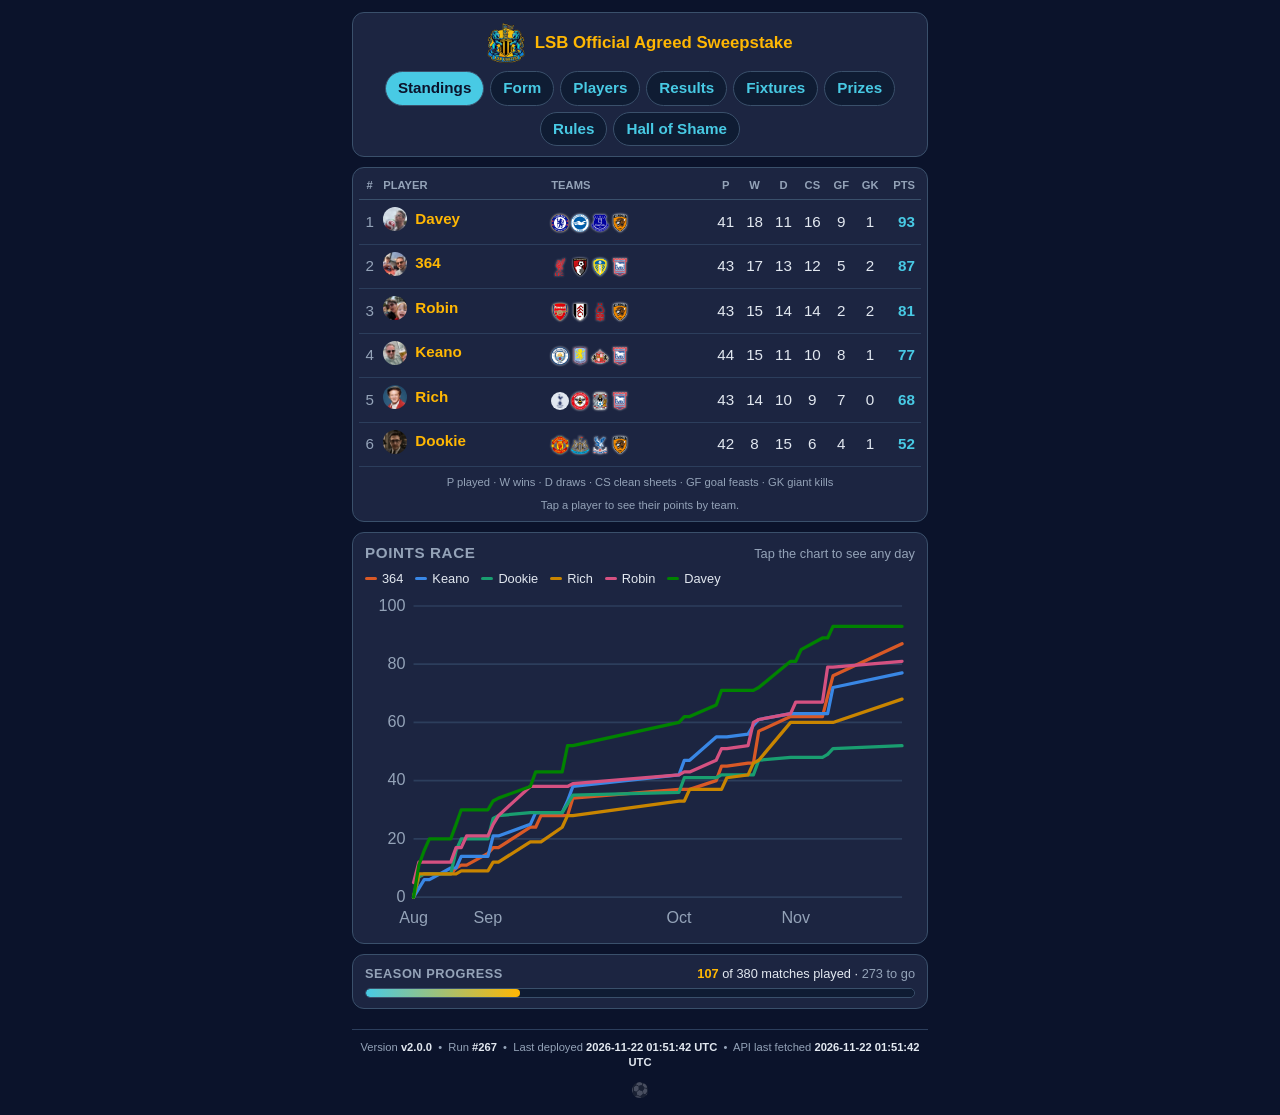
==== index.html @ 00e8e993 "API Fetch Heartbeat: 2026-11-22 01:51:42 UTC [skip ci]" ====
<!DOCTYPE html>
<html lang="en">
<head>
  <meta charset="UTF-8">
  <meta name="viewport" content="width=device-width, initial-scale=1.0">
  <title>Standings · LSB Sweepstake</title>
  <link rel="stylesheet" href="style.css?v=1f42002e">
</head>
<body>
  
  <header class="topbar">
    <div class="topbar-brand">
      <img src="images/crests/LSB_crest.PNG" alt="Sweepstake Logo" class="topbar-logo" id="site-logo">
      <strong>LSB Official Agreed Sweepstake</strong>
    </div>
    <nav class="nav-links">
      <a href="index.html" class="nav-btn active" aria-current="page">Standings</a>
      <a href="form.html" class="nav-btn">Form</a>
      <a href="players.html" class="nav-btn">Players</a>
      <a href="latest_results.html" class="nav-btn">Results</a>
      <a href="upcoming_fixtures.html" class="nav-btn">Fixtures</a>
      <a href="prizes.html" class="nav-btn">Prizes</a>
      <a href="rules.html" class="nav-btn">Rules</a>
      <a href="shame.html" class="nav-btn">Hall of Shame</a>
    </nav>
  </header>
  <script>
    (function () {
      var logo = document.getElementById("site-logo");
      if (!logo) return;
      var original = logo.getAttribute("src");
      var egg = "images/crests/england_tottenham.football-logos.cc.png";
      var taps = 0, timer = null;
      function show(on, animate) {
        logo.src = on ? egg : original;
        logo.alt = on ? "Tottenham Hotspur crest" : "Sweepstake Logo";
        logo.classList.toggle("logo-egg", on);
        if (animate) {
          logo.classList.remove("logo-spin");
          void logo.offsetWidth;
          logo.classList.add("logo-spin");
        }
      }
      var active = false;
      try { active = sessionStorage.getItem("spursLogo") === "1"; } catch (e) {}
      if (active) show(true, false);
      logo.addEventListener("click", function () {
        taps += 1;
        clearTimeout(timer);
        timer = setTimeout(function () { taps = 0; }, 1500);
        if (taps >= 10) {
          taps = 0;
          active = !active;
          show(active, true);
          try { sessionStorage.setItem("spursLogo", active ? "1" : "0"); } catch (e) {}
        }
      });
    })();
  </script>
  <main>
  <h1 class="page-title visually-hidden">🏆 Standings 2026/27</h1>

  <div class="card table-card">
    <table class="data-table">
      <thead>
        <tr>
          <th class="col-rank">#</th>
          <th class="col-player">Player</th>
          <th class="col-teams">Teams</th>
          <th class="col-stat" title="Games played">P</th>
          <th class="col-stat" title="Wins">W</th>
          <th class="col-stat" title="Draws">D</th>
          <th class="col-stat" title="Clean sheets">CS</th>
          <th class="col-stat" title="Goal feasts">GF</th>
          <th class="col-stat" title="Giant kills">GK</th>
          <th class="col-pts">Pts</th>
        </tr>
      </thead>
      <tbody>
      <tr data-player="Player F">
        <td class="col-rank">1</td>
        <td class="col-player"><span class="player-name"><img class="avatar" src="images/player_avatars/Daveylad_avatar.jpg" alt="" loading="lazy">Davey</span></td>
        <td class="col-teams"><img class="crest" src="images/crests/england_chelsea.football-logos.cc.png" alt="Chelsea" title="Chelsea" loading="lazy"><img class="crest" src="images/crests/england_brighton.football-logos.cc.png" alt="Brighton &amp; Hove Albion" title="Brighton &amp; Hove Albion" loading="lazy"><img class="crest" src="images/crests/england_everton.football-logos.cc.png" alt="Everton" title="Everton" loading="lazy"><img class="crest" src="images/crests/england_hull-city.football-logos.cc.png" alt="Hull City" title="Hull City" loading="lazy"></td>
        <td class="col-stat">41</td>
        <td class="col-stat">18</td>
        <td class="col-stat">11</td>
        <td class="col-stat">16</td>
        <td class="col-stat">9</td>
        <td class="col-stat">1</td>
        <td class="col-pts">93</td>
      </tr>
      <tr class="breakdown" hidden>
        <td colspan="10"><div class="breakdown-list">
            <div class="breakdown-row"><img class="crest" src="images/crests/england_brighton.football-logos.cc.png" alt="Brighton &amp; Hove Albion" title="Brighton &amp; Hove Albion" loading="lazy"><span class="team-row-name">Brighton &amp; Hove Albion</span><span class="muted">P10 W7 D1 L2</span><span class="breakdown-pts">34</span></div>
            <div class="breakdown-row"><img class="crest" src="images/crests/england_chelsea.football-logos.cc.png" alt="Chelsea" title="Chelsea" loading="lazy"><span class="team-row-name">Chelsea</span><span class="muted">P11 W5 D1 L5</span><span class="breakdown-pts">21</span></div>
            <div class="breakdown-row"><img class="crest" src="images/crests/england_everton.football-logos.cc.png" alt="Everton" title="Everton" loading="lazy"><span class="team-row-name">Everton</span><span class="muted">P10 W4 D4 L2</span><span class="breakdown-pts">21</span></div>
            <div class="breakdown-row"><img class="crest" src="images/crests/england_hull-city.football-logos.cc.png" alt="Hull City" title="Hull City" loading="lazy"><span class="team-row-name">Hull City</span><span class="muted">P10 W2 D5 L3</span><span class="breakdown-pts">17</span></div>
        </div></td>
      </tr>
      <tr data-player="Player A">
        <td class="col-rank">2</td>
        <td class="col-player"><span class="player-name"><img class="avatar" src="images/player_avatars/364_avatar.jpg" alt="" loading="lazy">364</span></td>
        <td class="col-teams"><img class="crest" src="images/crests/england_liverpool.football-logos.cc.png" alt="Liverpool" title="Liverpool" loading="lazy"><img class="crest" src="images/crests/england_bournemouth.football-logos.cc.png" alt="AFC Bournemouth" title="AFC Bournemouth" loading="lazy"><img class="crest" src="images/crests/england_leeds-united.football-logos.cc.png" alt="Leeds United" title="Leeds United" loading="lazy"><img class="crest" src="images/crests/england_ipswich.football-logos.cc.png" alt="Ipswich Town" title="Ipswich Town" loading="lazy"></td>
        <td class="col-stat">43</td>
        <td class="col-stat">17</td>
        <td class="col-stat">13</td>
        <td class="col-stat">12</td>
        <td class="col-stat">5</td>
        <td class="col-stat">2</td>
        <td class="col-pts">87</td>
      </tr>
      <tr class="breakdown" hidden>
        <td colspan="10"><div class="breakdown-list">
            <div class="breakdown-row"><img class="crest" src="images/crests/england_leeds-united.football-logos.cc.png" alt="Leeds United" title="Leeds United" loading="lazy"><span class="team-row-name">Leeds United</span><span class="muted">P11 W4 D5 L2</span><span class="breakdown-pts">29</span></div>
            <div class="breakdown-row"><img class="crest" src="images/crests/england_liverpool.football-logos.cc.png" alt="Liverpool" title="Liverpool" loading="lazy"><span class="team-row-name">Liverpool</span><span class="muted">P10 W5 D3 L2</span><span class="breakdown-pts">23</span></div>
            <div class="breakdown-row"><img class="crest" src="images/crests/england_bournemouth.football-logos.cc.png" alt="AFC Bournemouth" title="AFC Bournemouth" loading="lazy"><span class="team-row-name">AFC Bournemouth</span><span class="muted">P11 W5 D3 L3</span><span class="breakdown-pts">23</span></div>
            <div class="breakdown-row"><img class="crest" src="images/crests/england_ipswich.football-logos.cc.png" alt="Ipswich Town" title="Ipswich Town" loading="lazy"><span class="team-row-name">Ipswich Town</span><span class="muted">P11 W3 D2 L6</span><span class="breakdown-pts">12</span></div>
        </div></td>
      </tr>
      <tr data-player="Player E">
        <td class="col-rank">3</td>
        <td class="col-player"><span class="player-name"><img class="avatar" src="images/player_avatars/Robin_avatar.jpg" alt="" loading="lazy">Robin</span></td>
        <td class="col-teams"><img class="crest" src="images/crests/england_arsenal.football-logos.cc.png" alt="Arsenal" title="Arsenal" loading="lazy"><img class="crest" src="images/crests/england_fulham.football-logos.cc.png" alt="Fulham" title="Fulham" loading="lazy"><img class="crest" src="images/crests/england_nottingham-forest.football-logos.cc.png" alt="Nottingham Forest" title="Nottingham Forest" loading="lazy"><img class="crest" src="images/crests/england_hull-city.football-logos.cc.png" alt="Hull City" title="Hull City" loading="lazy"></td>
        <td class="col-stat">43</td>
        <td class="col-stat">15</td>
        <td class="col-stat">14</td>
        <td class="col-stat">14</td>
        <td class="col-stat">2</td>
        <td class="col-stat">2</td>
        <td class="col-pts">81</td>
      </tr>
      <tr class="breakdown" hidden>
        <td colspan="10"><div class="breakdown-list">
            <div class="breakdown-row"><img class="crest" src="images/crests/england_arsenal.football-logos.cc.png" alt="Arsenal" title="Arsenal" loading="lazy"><span class="team-row-name">Arsenal</span><span class="muted">P11 W9 D1 L1</span><span class="breakdown-pts">36</span></div>
            <div class="breakdown-row"><img class="crest" src="images/crests/england_hull-city.football-logos.cc.png" alt="Hull City" title="Hull City" loading="lazy"><span class="team-row-name">Hull City</span><span class="muted">P10 W2 D5 L3</span><span class="breakdown-pts">17</span></div>
            <div class="breakdown-row"><img class="crest" src="images/crests/england_fulham.football-logos.cc.png" alt="Fulham" title="Fulham" loading="lazy"><span class="team-row-name">Fulham</span><span class="muted">P11 W2 D5 L4</span><span class="breakdown-pts">14</span></div>
            <div class="breakdown-row"><img class="crest" src="images/crests/england_nottingham-forest.football-logos.cc.png" alt="Nottingham Forest" title="Nottingham Forest" loading="lazy"><span class="team-row-name">Nottingham Forest</span><span class="muted">P11 W2 D3 L6</span><span class="breakdown-pts">14</span></div>
        </div></td>
      </tr>
      <tr data-player="Player B">
        <td class="col-rank">4</td>
        <td class="col-player"><span class="player-name"><img class="avatar" src="images/player_avatars/keano_avatar.jpg" alt="" loading="lazy">Keano</span></td>
        <td class="col-teams"><img class="crest" src="images/crests/england_manchester-city.football-logos.cc.png" alt="Manchester City" title="Manchester City" loading="lazy"><img class="crest" src="images/crests/england_aston-villa.football-logos.cc.png" alt="Aston Villa" title="Aston Villa" loading="lazy"><img class="crest" src="images/crests/england_sunderland.football-logos.cc.png" alt="Sunderland" title="Sunderland" loading="lazy"><img class="crest" src="images/crests/england_ipswich.football-logos.cc.png" alt="Ipswich Town" title="Ipswich Town" loading="lazy"></td>
        <td class="col-stat">44</td>
        <td class="col-stat">15</td>
        <td class="col-stat">11</td>
        <td class="col-stat">10</td>
        <td class="col-stat">8</td>
        <td class="col-stat">1</td>
        <td class="col-pts">77</td>
      </tr>
      <tr class="breakdown" hidden>
        <td colspan="10"><div class="breakdown-list">
            <div class="breakdown-row"><img class="crest" src="images/crests/england_manchester-city.football-logos.cc.png" alt="Manchester City" title="Manchester City" loading="lazy"><span class="team-row-name">Manchester City</span><span class="muted">P11 W7 D1 L3</span><span class="breakdown-pts">29</span></div>
            <div class="breakdown-row"><img class="crest" src="images/crests/england_aston-villa.football-logos.cc.png" alt="Aston Villa" title="Aston Villa" loading="lazy"><span class="team-row-name">Aston Villa</span><span class="muted">P11 W3 D5 L3</span><span class="breakdown-pts">19</span></div>
            <div class="breakdown-row"><img class="crest" src="images/crests/england_sunderland.football-logos.cc.png" alt="Sunderland" title="Sunderland" loading="lazy"><span class="team-row-name">Sunderland</span><span class="muted">P11 W2 D3 L6</span><span class="breakdown-pts">17</span></div>
            <div class="breakdown-row"><img class="crest" src="images/crests/england_ipswich.football-logos.cc.png" alt="Ipswich Town" title="Ipswich Town" loading="lazy"><span class="team-row-name">Ipswich Town</span><span class="muted">P11 W3 D2 L6</span><span class="breakdown-pts">12</span></div>
        </div></td>
      </tr>
      <tr data-player="Player D">
        <td class="col-rank">5</td>
        <td class="col-player"><span class="player-name"><img class="avatar" src="images/player_avatars/Rich_avatar.jpg" alt="" loading="lazy">Rich</span></td>
        <td class="col-teams"><img class="crest crest-on-light" src="images/crests/england_tottenham.football-logos.cc.png" alt="Tottenham Hotspur" title="Tottenham Hotspur" loading="lazy"><img class="crest" src="images/crests/england_brentford.football-logos.cc.png" alt="Brentford" title="Brentford" loading="lazy"><img class="crest" src="images/crests/england_coventry-city.football-logos.cc.png" alt="Coventry City" title="Coventry City" loading="lazy"><img class="crest" src="images/crests/england_ipswich.football-logos.cc.png" alt="Ipswich Town" title="Ipswich Town" loading="lazy"></td>
        <td class="col-stat">43</td>
        <td class="col-stat">14</td>
        <td class="col-stat">10</td>
        <td class="col-stat">9</td>
        <td class="col-stat">7</td>
        <td class="col-stat">0</td>
        <td class="col-pts">68</td>
      </tr>
      <tr class="breakdown" hidden>
        <td colspan="10"><div class="breakdown-list">
            <div class="breakdown-row"><img class="crest crest-on-light" src="images/crests/england_tottenham.football-logos.cc.png" alt="Tottenham Hotspur" title="Tottenham Hotspur" loading="lazy"><span class="team-row-name">Tottenham Hotspur</span><span class="muted">P11 W4 D3 L4</span><span class="breakdown-pts">21</span></div>
            <div class="breakdown-row"><img class="crest" src="images/crests/england_brentford.football-logos.cc.png" alt="Brentford" title="Brentford" loading="lazy"><span class="team-row-name">Brentford</span><span class="muted">P10 W3 D5 L2</span><span class="breakdown-pts">19</span></div>
            <div class="breakdown-row"><img class="crest" src="images/crests/england_coventry-city.football-logos.cc.png" alt="Coventry City" title="Coventry City" loading="lazy"><span class="team-row-name">Coventry City</span><span class="muted">P11 W4 D0 L7</span><span class="breakdown-pts">16</span></div>
            <div class="breakdown-row"><img class="crest" src="images/crests/england_ipswich.football-logos.cc.png" alt="Ipswich Town" title="Ipswich Town" loading="lazy"><span class="team-row-name">Ipswich Town</span><span class="muted">P11 W3 D2 L6</span><span class="breakdown-pts">12</span></div>
        </div></td>
      </tr>
      <tr data-player="Player C">
        <td class="col-rank">6</td>
        <td class="col-player"><span class="player-name"><img class="avatar" src="images/player_avatars/dookie_avatar.jpg" alt="" loading="lazy">Dookie</span></td>
        <td class="col-teams"><img class="crest" src="images/crests/england_manchester-united.football-logos.cc.png" alt="Manchester United" title="Manchester United" loading="lazy"><img class="crest" src="images/crests/england_newcastle.football-logos.cc.png" alt="Newcastle United" title="Newcastle United" loading="lazy"><img class="crest" src="images/crests/england_crystal-palace.football-logos.cc.png" alt="Crystal Palace" title="Crystal Palace" loading="lazy"><img class="crest" src="images/crests/england_hull-city.football-logos.cc.png" alt="Hull City" title="Hull City" loading="lazy"></td>
        <td class="col-stat">42</td>
        <td class="col-stat">8</td>
        <td class="col-stat">15</td>
        <td class="col-stat">6</td>
        <td class="col-stat">4</td>
        <td class="col-stat">1</td>
        <td class="col-pts">52</td>
      </tr>
      <tr class="breakdown" hidden>
        <td colspan="10"><div class="breakdown-list">
            <div class="breakdown-row"><img class="crest" src="images/crests/england_hull-city.football-logos.cc.png" alt="Hull City" title="Hull City" loading="lazy"><span class="team-row-name">Hull City</span><span class="muted">P10 W2 D5 L3</span><span class="breakdown-pts">17</span></div>
            <div class="breakdown-row"><img class="crest" src="images/crests/england_newcastle.football-logos.cc.png" alt="Newcastle United" title="Newcastle United" loading="lazy"><span class="team-row-name">Newcastle United</span><span class="muted">P11 W3 D4 L4</span><span class="breakdown-pts">15</span></div>
            <div class="breakdown-row"><img class="crest" src="images/crests/england_manchester-united.football-logos.cc.png" alt="Manchester United" title="Manchester United" loading="lazy"><span class="team-row-name">Manchester United</span><span class="muted">P10 W1 D5 L4</span><span class="breakdown-pts">10</span></div>
            <div class="breakdown-row"><img class="crest" src="images/crests/england_crystal-palace.football-logos.cc.png" alt="Crystal Palace" title="Crystal Palace" loading="lazy"><span class="team-row-name">Crystal Palace</span><span class="muted">P11 W2 D1 L8</span><span class="breakdown-pts">10</span></div>
        </div></td>
      </tr>
      </tbody>
    </table>
    <div class="table-key">P played · W wins · D draws · CS clean sheets · GF goal feasts · GK giant kills</div>
    <div class="table-key">Tap a player to see their points by team.</div>
  </div>
  <script>
    // Tap a player's row to show or hide their points-by-team row beneath it.
    (function () {
    function init() {
    document.querySelectorAll("tr[data-player]").forEach(function (row) {
      if (row.classList.contains("expandable")) return;
      var detail = row.nextElementSibling;
      if (!detail || !detail.classList.contains("breakdown")) return;
      row.classList.add("expandable");
      row.tabIndex = 0;
      row.setAttribute("aria-expanded", "false");
      function toggle() {
        detail.hidden = !detail.hidden;
        row.classList.toggle("open", !detail.hidden);
        row.setAttribute("aria-expanded", detail.hidden ? "false" : "true");
      }
      row.addEventListener("click", toggle);
      row.addEventListener("keydown", function (e) {
        if (e.key === "Enter" || e.key === " ") { e.preventDefault(); toggle(); }
      });
    });
    }
    if (document.readyState === "loading") document.addEventListener("DOMContentLoaded", init); else init();
    })();
  </script>
  <div class="card race-card">
    <div class="race-head"><span class="progress-label">Points race</span><span class="muted">Tap the chart to see any day</span></div>
    <div class="race-legend"><span class="race-key"><span class="race-swatch series-2"></span>364</span><span class="race-key"><span class="race-swatch series-1"></span>Keano</span><span class="race-key"><span class="race-swatch series-3"></span>Dookie</span><span class="race-key"><span class="race-swatch series-4"></span>Rich</span><span class="race-key"><span class="race-swatch series-5"></span>Robin</span><span class="race-key"><span class="race-swatch series-6"></span>Davey</span></div>
    <div class="race-wrap">
      <svg class="race-chart" viewBox="0 0 340 210" role="img" aria-label="Cumulative points for each player over the season">
        <line class="race-grid" x1="30" x2="332" y1="188.0" y2="188.0"/><text class="race-axis" x="25" y="191.0" text-anchor="end">0</text><line class="race-grid" x1="30" x2="332" y1="152.0" y2="152.0"/><text class="race-axis" x="25" y="155.0" text-anchor="end">20</text><line class="race-grid" x1="30" x2="332" y1="116.0" y2="116.0"/><text class="race-axis" x="25" y="119.0" text-anchor="end">40</text><line class="race-grid" x1="30" x2="332" y1="80.0" y2="80.0"/><text class="race-axis" x="25" y="83.0" text-anchor="end">60</text><line class="race-grid" x1="30" x2="332" y1="44.0" y2="44.0"/><text class="race-axis" x="25" y="47.0" text-anchor="end">80</text><line class="race-grid" x1="30" x2="332" y1="8.0" y2="8.0"/><text class="race-axis" x="25" y="11.0" text-anchor="end">100</text><text class="race-axis" x="30.0" y="204" text-anchor="middle">Aug</text><text class="race-axis" x="76.0" y="204" text-anchor="middle">Sep</text><text class="race-axis" x="194.1" y="204" text-anchor="middle">Oct</text><text class="race-axis" x="266.3" y="204" text-anchor="middle">Nov</text><polyline class="race-line series-2" points="30.0,188.0 33.3,175.4 36.6,173.6 39.8,173.6 53.0,173.6 56.3,170.0 59.5,168.2 62.8,168.2 76.0,161.0 79.2,157.4 82.5,157.4 102.2,144.8 105.5,144.8 108.8,137.6 121.9,137.6 125.2,137.6 128.5,126.8 194.1,121.4 197.4,121.4 200.7,121.4 217.1,116.0 220.4,107.0 223.7,107.0 236.8,105.2 240.1,105.2 243.4,85.4 263.1,76.4 266.3,76.4 269.6,76.4 282.8,76.4 286.0,63.8 289.3,51.2 332.0,31.4"/><polyline class="race-line series-1" points="30.0,188.0 33.3,182.6 36.6,177.2 39.8,177.2 53.0,170.0 56.3,170.0 59.5,162.8 62.8,162.8 76.0,162.8 79.2,150.2 82.5,150.2 102.2,143.0 105.5,135.8 108.8,135.8 121.9,135.8 125.2,128.6 128.5,119.6 194.1,112.4 197.4,103.4 200.7,103.4 217.1,89.0 220.4,89.0 223.7,89.0 236.8,87.2 240.1,81.8 243.4,78.2 263.1,74.6 266.3,74.6 269.6,74.6 282.8,74.6 286.0,74.6 289.3,58.4 332.0,49.4"/><polyline class="race-line series-3" points="30.0,188.0 33.3,175.4 36.6,173.6 39.8,173.6 53.0,173.6 56.3,159.2 59.5,152.0 62.8,152.0 76.0,152.0 79.2,139.4 82.5,137.6 102.2,135.8 105.5,135.8 108.8,135.8 121.9,135.8 125.2,130.4 128.5,125.0 194.1,123.2 197.4,114.2 200.7,114.2 217.1,114.2 220.4,112.4 223.7,112.4 236.8,112.4 240.1,112.4 243.4,103.4 263.1,101.6 266.3,101.6 269.6,101.6 282.8,101.6 286.0,99.8 289.3,96.2 332.0,94.4"/><polyline class="race-line series-4" points="30.0,188.0 33.3,173.6 36.6,173.6 39.8,173.6 53.0,173.6 56.3,173.6 59.5,171.8 62.8,171.8 76.0,171.8 79.2,166.4 82.5,166.4 102.2,153.8 105.5,153.8 108.8,153.8 121.9,144.8 125.2,137.6 128.5,137.6 194.1,128.6 197.4,128.6 200.7,121.4 217.1,121.4 220.4,121.4 223.7,114.2 236.8,112.4 240.1,105.2 243.4,103.4 263.1,80.0 266.3,80.0 269.6,80.0 282.8,80.0 286.0,80.0 289.3,80.0 332.0,65.6"/><polyline class="race-line series-5" points="30.0,179.0 33.3,166.4 36.6,166.4 39.8,166.4 53.0,166.4 56.3,157.4 59.5,157.4 62.8,150.2 76.0,150.2 79.2,143.0 82.5,137.6 102.2,119.6 105.5,119.6 108.8,119.6 121.9,119.6 125.2,119.6 128.5,117.8 194.1,112.4 197.4,110.6 200.7,110.6 217.1,103.4 220.4,96.2 223.7,96.2 236.8,94.4 240.1,80.0 243.4,78.2 263.1,74.6 266.3,67.4 269.6,67.4 282.8,67.4 286.0,45.8 289.3,45.8 332.0,42.2"/><polyline class="race-line series-6" points="30.0,188.0 33.3,168.2 36.6,159.2 39.8,152.0 53.0,152.0 56.3,143.0 59.5,134.0 62.8,134.0 76.0,134.0 79.2,128.6 82.5,126.8 102.2,119.6 105.5,110.6 108.8,110.6 121.9,110.6 125.2,94.4 128.5,94.4 194.1,80.0 197.4,76.4 200.7,76.4 217.1,69.2 220.4,60.2 223.7,60.2 236.8,60.2 240.1,60.2 243.4,58.4 263.1,42.2 266.3,42.2 269.6,35.0 282.8,27.8 286.0,27.8 289.3,20.6 332.0,20.6"/>
        <line class="race-cursor" x1="0" x2="0" y1="8" y2="188"/>
        <rect class="race-hit" x="30" y="8" width="302" height="180"/>
      </svg>
      <div class="race-tip" hidden></div>
    </div>
    <script type="application/json" class="race-data">{"x": [30.0, 33.3, 36.6, 39.8, 53.0, 56.3, 59.5, 62.8, 76.0, 79.2, 82.5, 102.2, 105.5, 108.8, 121.9, 125.2, 128.5, 194.1, 197.4, 200.7, 217.1, 220.4, 223.7, 236.8, 240.1, 243.4, 263.1, 266.3, 269.6, 282.8, 286.0, 289.3, 332.0], "labels": ["Fri 21 Aug", "Sat 22 Aug", "Sun 23 Aug", "Mon 24 Aug", "Fri 28 Aug", "Sat 29 Aug", "Sun 30 Aug", "Mon 31 Aug", "Fri 4 Sep", "Sat 5 Sep", "Sun 6 Sep", "Sat 12 Sep", "Sun 13 Sep", "Mon 14 Sep", "Fri 18 Sep", "Sat 19 Sep", "Sun 20 Sep", "Sat 10 Oct", "Sun 11 Oct", "Mon 12 Oct", "Sat 17 Oct", "Sun 18 Oct", "Mon 19 Oct", "Fri 23 Oct", "Sat 24 Oct", "Sun 25 Oct", "Sat 31 Oct", "Sun 1 Nov", "Mon 2 Nov", "Fri 6 Nov", "Sat 7 Nov", "Sun 8 Nov", "Sat 21 Nov"], "players": [{"name": "364", "cls": "series-2", "points": [0, 7, 8, 8, 8, 10, 11, 11, 15, 17, 17, 24, 24, 28, 28, 28, 34, 37, 37, 37, 40, 45, 45, 46, 46, 57, 62, 62, 62, 62, 69, 76, 87]}, {"name": "Keano", "cls": "series-1", "points": [0, 3, 6, 6, 10, 10, 14, 14, 14, 21, 21, 25, 29, 29, 29, 33, 38, 42, 47, 47, 55, 55, 55, 56, 59, 61, 63, 63, 63, 63, 63, 72, 77]}, {"name": "Dookie", "cls": "series-3", "points": [0, 7, 8, 8, 8, 16, 20, 20, 20, 27, 28, 29, 29, 29, 29, 32, 35, 36, 41, 41, 41, 42, 42, 42, 42, 47, 48, 48, 48, 48, 49, 51, 52]}, {"name": "Rich", "cls": "series-4", "points": [0, 8, 8, 8, 8, 8, 9, 9, 9, 12, 12, 19, 19, 19, 24, 28, 28, 33, 33, 37, 37, 37, 41, 42, 46, 47, 60, 60, 60, 60, 60, 60, 68]}, {"name": "Robin", "cls": "series-5", "points": [5, 12, 12, 12, 12, 17, 17, 21, 21, 25, 28, 38, 38, 38, 38, 38, 39, 42, 43, 43, 47, 51, 51, 52, 60, 61, 63, 67, 67, 67, 79, 79, 81]}, {"name": "Davey", "cls": "series-6", "points": [0, 11, 16, 20, 20, 25, 30, 30, 30, 33, 34, 38, 43, 43, 43, 52, 52, 60, 62, 62, 66, 71, 71, 71, 71, 72, 81, 81, 85, 89, 89, 93, 93]}]}</script>
  </div>
  <script>
    // Finds the chart by class (not document.currentScript), so it also works in
    // previewers like htmlpreview that re-insert page scripts.
    (function () {
      function setup(card) {
      if (card.dataset.ready) return;
      card.dataset.ready = "1";
      var data = JSON.parse(card.querySelector(".race-data").textContent);
      var svg = card.querySelector(".race-chart"), hit = card.querySelector(".race-hit");
      var cursor = card.querySelector(".race-cursor"), tip = card.querySelector(".race-tip");
      function show(evt) {
        var box = svg.getBoundingClientRect();
        var vx = (evt.clientX - box.left) * (svg.viewBox.baseVal.width / box.width);
        var i = 0;
        for (var k = 1; k < data.x.length; k++) if (Math.abs(data.x[k] - vx) < Math.abs(data.x[i] - vx)) i = k;
        cursor.setAttribute("x1", data.x[i]); cursor.setAttribute("x2", data.x[i]);
        cursor.classList.add("on");
        var rows = data.players.slice().sort(function (a, b) { return b.points[i] - a.points[i]; });
        tip.innerHTML = "<strong>" + data.labels[i] + "</strong>" + rows.map(function (p) {
          return '<span class="race-tip-row"><span class="race-swatch ' + p.cls + '"></span>' + p.name + "<b>" + p.points[i] + "</b></span>";
        }).join("");
        tip.hidden = false;
        var px = data.x[i] / svg.viewBox.baseVal.width * box.width;
        tip.style.left = Math.min(Math.max(px - tip.offsetWidth / 2, 0), box.width - tip.offsetWidth) + "px";
      }
      function hide() { tip.hidden = true; cursor.classList.remove("on"); }
      hit.addEventListener("pointermove", show);
      hit.addEventListener("pointerdown", show);
      hit.addEventListener("pointerleave", function (e) { if (e.pointerType === "mouse") hide(); });
      document.addEventListener("pointerdown", function (e) { if (!card.contains(e.target)) hide(); });
      }
      function init() { document.querySelectorAll(".race-card").forEach(setup); }
      if (document.readyState === "loading") document.addEventListener("DOMContentLoaded", init); else init();
    })();
  </script>
  <div class="card progress-card">
    <div class="progress-head">
      <span class="progress-label">Season progress</span>
      <span><strong>107</strong> of 380 matches played · <span class="muted">273 to go</span></span>
    </div>
    <progress class="progress-bar" value="107" max="380">28%</progress>
  </div>
  </main>
  <footer class="site-footer">
    <div class="version-banner">Version <strong>v2.0.0</strong> &nbsp;•&nbsp; Run <strong>#267</strong> &nbsp;•&nbsp; Last deployed <strong>2026-11-22 01:51:42 UTC</strong> &nbsp;•&nbsp; API last fetched <strong>2026-11-22 01:51:42 UTC</strong></div>
    <button type="button" class="egg-ball" aria-label="Play keepy-uppy">⚽</button>
  </footer>
  <div class="game-overlay" hidden>
    <div class="game-box">
      <div class="game-head">
        <span class="game-title">Keepy-Uppy</span>
        <span class="game-score">0</span>
        <button type="button" class="game-close" aria-label="Close game">✕</button>
      </div>
      <div class="game-stage">
        <canvas class="game-canvas" width="320" height="420"></canvas>
        <div class="game-over" hidden>
          <div class="game-over-label">Score</div>
          <div class="game-over-score">0</div>
          <div class="game-over-note"></div>
          <button type="button" class="game-again">Play again</button>
        </div>
      </div>
      <div class="game-foot"><span class="game-msg">Tap the ball to start</span><span class="muted game-best"></span></div>
    </div>
  </div>
  <script>
    // Keepy-uppy: tap the ball to kick it up; score a point per touch; game over when it hits the floor.
    (function () {
      function init() {
        var opener = document.querySelector(".egg-ball"), overlay = document.querySelector(".game-overlay");
        if (!opener || !overlay || overlay.dataset.ready) return;
        overlay.dataset.ready = "1";
        var canvas = overlay.querySelector(".game-canvas"), ctx = canvas.getContext("2d");
        var scoreEl = overlay.querySelector(".game-score"), msg = overlay.querySelector(".game-msg");
        var bestEl = overlay.querySelector(".game-best");
        var overPanel = overlay.querySelector(".game-over");
        var overScore = overlay.querySelector(".game-over-score"), overNote = overlay.querySelector(".game-over-note");
        var W = canvas.width, H = canvas.height, R = 26, GRAVITY = 0.35;
        // state: "ready" (ball waiting to be tapped), "playing", or "over" (dropped; next tap resets)
        var ball, score, best = 0, state = "ready", running = false, frame = null;
        try { best = parseInt(localStorage.getItem("keepyUppyBest") || "0", 10) || 0; } catch (e) {}

        function reset() {
          ball = { x: W / 2, y: H * 0.35, vx: 0, vy: 0, spin: 0 };
          score = 0; state = "ready"; scoreEl.textContent = "0"; overPanel.hidden = true;
          bestEl.textContent = best ? "Best " + best : "";
          msg.textContent = "Tap the ball to start";
        }

        function draw() {
          ctx.clearRect(0, 0, W, H);
          ctx.fillStyle = "#2f9e44";                       // pitch strip
          ctx.fillRect(0, H - 18, W, 18);
          ctx.strokeStyle = "rgba(255,255,255,0.5)";
          ctx.beginPath(); ctx.moveTo(0, H - 18); ctx.lineTo(W, H - 18); ctx.stroke();
          ctx.save();
          ctx.translate(ball.x, ball.y); ctx.rotate(ball.spin);
          ctx.font = (R * 2) + "px sans-serif"; ctx.textAlign = "center"; ctx.textBaseline = "middle";
          ctx.fillText("⚽", 0, 2);
          ctx.restore();
        }

        function step() {
          if (state === "playing") {
            ball.vy += GRAVITY; ball.x += ball.vx; ball.y += ball.vy; ball.spin += ball.vx * 0.03;
            if (ball.x < R) { ball.x = R; ball.vx = Math.abs(ball.vx) * 0.8; }
            if (ball.x > W - R) { ball.x = W - R; ball.vx = -Math.abs(ball.vx) * 0.8; }
            if (ball.y > H - 18 - R) {                      // hit the floor
              ball.y = H - 18 - R; state = "over";
              var newBest = score > best;
              if (newBest) { best = score; try { localStorage.setItem("keepyUppyBest", String(best)); } catch (e) {} }
              overScore.textContent = String(score);
              overNote.textContent = newBest ? "New best! 🎉" : "Best: " + best;
              overPanel.hidden = false;
              msg.textContent = "Dropped it!";
              bestEl.textContent = "Best " + best;
            }
          }
          draw();
          if (running) frame = requestAnimationFrame(step);
        }

        function kick(evt) {
          evt.preventDefault();
          var box = canvas.getBoundingClientRect();
          var x = (evt.clientX - box.left) * (W / box.width), y = (evt.clientY - box.top) * (H / box.height);
          if (state === "over") return;                      // use the Play again button
          var dx = ball.x - x, dy = ball.y - y;
          if (dx * dx + dy * dy <= (R * 1.6) * (R * 1.6)) {   // a generous hit area
            if (state === "ready") { state = "playing"; msg.textContent = "Keep it up!"; }
            ball.vy = -9 - Math.min(score * 0.08, 3);         // gets a little livelier as you go
            ball.vx = dx * 0.18 + (Math.random() - 0.5) * 2;
            score += 1; scoreEl.textContent = String(score);
          }
        }

        function open() {
          overlay.hidden = false; reset();
          if (!running) { running = true; frame = requestAnimationFrame(step); }
        }
        function close() { overlay.hidden = true; running = false; if (frame) cancelAnimationFrame(frame); }

        opener.addEventListener("click", open);
        overlay.querySelector(".game-close").addEventListener("click", close);
        overlay.addEventListener("click", function (e) { if (e.target === overlay) close(); });
        canvas.addEventListener("pointerdown", kick);
        overlay.querySelector(".game-again").addEventListener("click", reset);
      }
      if (document.readyState === "loading") document.addEventListener("DOMContentLoaded", init); else init();
    })();
  </script>
</body>
</html>
---- style.css ----
/* ==========================================================
   LSB Sweepstake - site styles
   One set of sizes and colours shared by every page.
   ========================================================== */

:root {
  --bg: #0b132b;
  --card: #1c2541;
  --card-inner: #0f1c33;
  --border: #3a506b;
  --divider: #2c3e5c;
  --text: #e2e8f0;
  --muted: #94a3b8;
  --gold: #ffb703;
  --cyan: #48cae4;
  --tag-bg: #24365a;
  --tag-text: #90e0ef;

  --fs-title: 1.3rem;    /* page titles */
  --fs-body: 0.95rem;    /* main row text: names, teams, table cells */
  --fs-small: 0.8rem;    /* section headings, tags, keys */
  --fs-tiny: 0.7rem;     /* times, footer */

  --crest: 20px;
  --crest-lg: 26px;
  --avatar: 24px;
  --avatar-lg: 36px;

  --radius: 12px;
  --gap: 10px;
}

/* ---------- Base ---------- */
* { box-sizing: border-box; }

body {
  font-family: -apple-system, BlinkMacSystemFont, "Segoe UI", Roboto, sans-serif;
  font-size: var(--fs-body);
  background: var(--bg);
  color: var(--text);
  max-width: 600px;
  margin: 0 auto;
  padding: 12px;
  line-height: 1.35;
}

.page-title {
  text-align: center;
  color: var(--cyan);
  font-size: var(--fs-title);
  margin: 14px 0 10px;
}

.section-heading {
  font-size: var(--fs-small);
  font-weight: 700;
  color: var(--muted);
  text-transform: uppercase;
  letter-spacing: 0.04em;
  margin: 16px 2px 6px;
}

.page-title + .section-heading { margin-top: 4px; }

/* Page titles are kept for screen readers but hidden on screen:
   the highlighted menu button already shows which page you're on. */
.visually-hidden {
  position: absolute;
  width: 1px;
  height: 1px;
  overflow: hidden;
  clip: rect(0 0 0 0);
  white-space: nowrap;
}

main { margin-top: 10px; }
main > .section-heading:first-of-type { margin-top: 12px; }

.muted { color: var(--muted); font-size: var(--fs-small); }

.card {
  background: var(--card);
  border: 1px solid var(--border);
  border-radius: var(--radius);
  padding: 10px 12px;
  margin-bottom: var(--gap);
}

.card-heading {
  font-weight: 700;
  color: var(--gold);
  margin-bottom: 6px;
}

.card-text { margin: 0 0 6px; }
.card-text:last-child { margin-bottom: 0; }

.card-list {
  margin: 0;
  padding-left: 1.2em;
  color: var(--text);
}

.empty-note {
  color: var(--muted);
  font-size: var(--fs-small);
  padding: 4px 0;
}

/* ---------- Images ---------- */
.crest {
  width: var(--crest);
  height: var(--crest);
  object-fit: contain;
  flex-shrink: 0;
  vertical-align: middle;
  /* faint light outline so dark crests (e.g. Tottenham) show on the dark background */
  filter: drop-shadow(0 0 1px rgba(255, 255, 255, 0.7));
}

.crest-lg {
  width: var(--crest-lg);
  height: var(--crest-lg);
}

.avatar {
  width: var(--avatar);
  height: var(--avatar);
  border-radius: 50%;
  object-fit: cover;
  flex-shrink: 0;
  vertical-align: middle;
}

.avatar-lg {
  width: var(--avatar-lg);
  height: var(--avatar-lg);
}

/* ---------- Header & menu ---------- */
.topbar {
  display: flex;
  flex-direction: column;
  align-items: center;
  gap: 8px;
  background: var(--card);
  border: 1px solid var(--border);
  border-radius: var(--radius);
  padding: 10px;
}

.topbar-brand {
  display: flex;
  align-items: center;
  gap: 10px;
  color: var(--gold);
  font-size: 1.05rem;
}

.topbar-logo {
  height: 40px;
  width: auto;
  cursor: pointer;
  -webkit-tap-highlight-color: transparent;
  user-select: none;
}

.nav-links {
  display: flex;
  flex-wrap: wrap;
  justify-content: center;
  gap: 6px;
}

.nav-btn {
  color: var(--cyan);
  background: var(--card-inner);
  border: 1px solid var(--border);
  border-radius: 999px;
  padding: 6px 12px;
  font-size: var(--fs-body);
  font-weight: 600;
  text-decoration: none;
  white-space: nowrap;
  transition: background 0.2s ease, color 0.2s ease;
}

.nav-btn:hover,
.nav-btn.active {
  background: var(--cyan);
  color: var(--bg);
}

/* Logo Easter egg */
.logo-egg {
  filter: drop-shadow(0 0 1.5px rgba(255, 255, 255, 0.9)) drop-shadow(0 0 6px rgba(255, 255, 255, 0.35));
}

.logo-spin { animation: logo-spin 0.8s ease-in-out; }

@keyframes logo-spin {
  0%   { transform: rotateY(0deg) scale(1); }
  50%  { transform: rotateY(180deg) scale(1.3); }
  100% { transform: rotateY(360deg) scale(1); }
}

/* ---------- Shared row pieces ---------- */
.player-name {
  display: inline-flex;
  align-items: center;
  gap: 8px;
  font-weight: 700;
  color: var(--gold);
  white-space: nowrap;
}

.tag {
  display: inline-block;
  padding: 1px 8px;
  border-radius: 999px;
  background: var(--tag-bg);
  border: 1px solid var(--border);
  color: var(--tag-text);
  font-size: var(--fs-small);
  white-space: nowrap;
}

.tag-muted { color: var(--muted); }

.pill {
  flex-shrink: 0;
  min-width: 2.4em;
  text-align: center;
  font-weight: 800;
  color: var(--cyan);
  background: var(--card-inner);
  border: 1px solid var(--border);
  border-radius: 999px;
  padding: 2px 8px;
}

/* ---------- Standings & Form tables ---------- */
.table-card { padding: 6px 6px 8px; }

.data-table {
  width: 100%;
  border-collapse: collapse;
}

.data-table th {
  font-size: var(--fs-tiny);
  font-weight: 600;
  color: var(--muted);
  text-transform: uppercase;
  padding: 4px 3px 6px;
  border-bottom: 1px solid var(--border);
}

.data-table td {
  padding: 7px 3px;
  border-bottom: 1px solid var(--divider);
  vertical-align: middle;
}

.data-table tbody tr:last-child td { border-bottom: none; }

.col-rank { width: 1.4em; text-align: center; color: var(--muted); }
.col-player, .col-teams { text-align: left; }
td.col-teams { white-space: nowrap; }
td.col-teams .crest { width: 18px; height: 18px; margin-right: 2px; }
.col-stat { width: 1.9em; text-align: center; }
td.col-stat { color: var(--text); }
.col-pts { width: 2.4em; text-align: right; padding-right: 6px !important; }
td.col-pts { font-weight: 800; color: var(--cyan); }

.table-key {
  margin-top: 8px;
  font-size: var(--fs-tiny);
  color: var(--muted);
  text-align: center;
}

/* ---------- Results & Fixtures match cards ---------- */
.match-line {
  display: grid;
  grid-template-columns: 1fr auto 1fr;
  align-items: center;
  gap: 8px;
}

.match-team {
  display: flex;
  align-items: center;
  gap: 6px;
  min-width: 0;
  font-weight: 700;
}

.match-team.home { justify-content: flex-end; text-align: right; }
.match-team.away { justify-content: flex-start; }

.team-name {
  overflow: hidden;
  text-overflow: ellipsis;
  white-space: nowrap;
}

.match-mid {
  display: flex;
  flex-direction: column;
  align-items: center;
}

.match-badge {
  font-weight: 800;
  color: var(--gold);
  background: var(--bg);
  border: 1px solid var(--border);
  border-radius: 6px;
  padding: 1px 8px;
  white-space: nowrap;
}

.match-time {
  font-size: var(--fs-tiny);
  color: var(--muted);
  margin-top: 2px;
  white-space: nowrap;
}

.match-rows {
  margin-top: 8px;
  border-top: 1px solid var(--divider);
  padding-top: 4px;
}

.player-row {
  display: flex;
  align-items: center;
  gap: 8px;
  padding: 4px 0;
}

.player-row .player-name {
  width: 7em;
  flex-shrink: 0;
}

.player-detail {
  flex: 1;
  display: flex;
  flex-wrap: wrap;
  gap: 4px 10px;
  min-width: 0;
}

.team-points {
  display: inline-flex;
  flex-wrap: wrap;
  align-items: center;
  gap: 4px;
  min-width: 0;
}

.row-total {
  font-weight: 800;
  color: var(--cyan);
  min-width: 2em;
  text-align: right;
}

/* Results: player name + total, then one line per team with its point tags */
.player-block {
  padding: 6px 0;
  border-bottom: 1px solid var(--divider);
}

.player-block:last-child { border-bottom: none; padding-bottom: 2px; }

.player-block-head {
  display: flex;
  justify-content: space-between;
  align-items: center;
  gap: 8px;
}

.team-line {
  display: flex;
  align-items: flex-start;
  gap: 8px;
  margin: 5px 0 0 32px;
}

.team-line .crest { margin-top: 1px; }

.team-tags {
  display: flex;
  flex-wrap: wrap;
  gap: 4px;
}

/* ---------- Players & pots: team lists ---------- */
.player-card-head {
  display: flex;
  align-items: center;
  gap: 10px;
  margin-bottom: 6px;
}

.player-card-head .player-name { font-size: 1.05rem; }

.team-list {
  display: grid;
  grid-template-columns: 1fr;
  gap: 6px 16px;
}

/* Two columns of teams on wider screens */
@media (min-width: 520px) {
  .player-card .team-list { grid-template-columns: 1fr 1fr; }
}

.team-row {
  display: flex;
  align-items: center;
  gap: 8px;
  min-width: 0;
}

.team-row-name {
  overflow: hidden;
  text-overflow: ellipsis;
  white-space: nowrap;
}

.team-row .muted { margin-left: auto; white-space: nowrap; }

/* Pot lists are narrow, so let long names wrap instead of cutting them off */
.pot-card .team-row { align-items: flex-start; }
.pot-card .team-row-name { white-space: normal; }

.pots-grid {
  display: grid;
  grid-template-columns: 1fr 1fr;
  gap: var(--gap);
}

.pots-grid .card { margin-bottom: 0; }
.pot-card .team-list { grid-template-columns: 1fr; }

/* ---------- Rules ---------- */
.rule-row {
  display: flex;
  align-items: center;
  gap: 12px;
  padding: 8px 0;
  border-bottom: 1px solid var(--divider);
}

.rule-row:first-child { padding-top: 2px; }
.rule-row:last-child { border-bottom: none; padding-bottom: 2px; }

.rule-text { flex: 1; }
.rule-title { font-weight: 700; color: var(--gold); }
.rule-desc { color: var(--muted); font-size: var(--fs-small); }

/* ---------- Footer: version & technical banner ---------- */
.site-footer {
  margin-top: 20px;
  padding-top: 10px;
  border-top: 1px solid var(--divider);
}

.version-banner {
  font-size: var(--fs-tiny);
  color: var(--muted);
  text-align: center;
}

.version-banner strong { color: var(--text); font-weight: 600; }

/* ---------- Narrow phones ---------- */
@media (max-width: 380px) {
  :root { --fs-body: 0.9rem; }
  .player-row .player-name { width: 6.2em; }
}

/* Dark crests (e.g. Tottenham) sit on a light circle so they stand out */
.crest-on-light,
.topbar-logo.logo-egg {
  background: #e2e8f0;
  border-radius: 50%;
  padding: 2px;
  filter: none;
}

.topbar-logo.logo-egg {
  width: 40px;
  padding: 4px;
  object-fit: contain;
}

/* Fixtures: owners listed under each team */
.owners-line {
  display: grid;
  grid-template-columns: 1fr auto 1fr;
  align-items: start;
  gap: 8px;
  margin-top: 6px;
}

/* keep the middle column the same width as the time badge above */
.owners-line > span:nth-child(2) { width: 4.2em; }

.owners {
  display: flex;
  flex-wrap: wrap;
  gap: 4px 10px;
  min-width: 0;
}

.owners.home { justify-content: flex-end; }
.owners.away { justify-content: flex-start; }

.owner {
  display: inline-flex;
  align-items: center;
  gap: 5px;
  font-size: var(--fs-small);
  font-weight: 700;
  color: var(--gold);
  white-space: nowrap;
}

.avatar-sm {
  width: 18px;
  height: 18px;
}

/* Narrow phones: tighten the tables so every column fits */
@media (max-width: 380px) {
  .data-table th,
  .data-table td { padding-left: 2px; padding-right: 2px; }
  .data-table .avatar { width: 20px; height: 20px; }
  .data-table .player-name { gap: 5px; }
  td.col-teams .crest { width: 15px; height: 15px; margin-right: 1px; }
  .col-stat { width: 1.6em; }
}

/* ---------- Hall of Shame ---------- */
.shame-head {
  display: flex;
  align-items: center;
  gap: 12px;
}

.shame-avatar {
  filter: grayscale(1);
  border: 2px solid #e5484d;
}

.shame-text {
  flex: 1;
  display: flex;
  flex-direction: column;
  gap: 2px;
  min-width: 0;
}

.shame-line {
  color: var(--muted);
  font-size: var(--fs-small);
  font-style: italic;
}

.shame-stamp {
  flex-shrink: 0;
  transform: rotate(-8deg);
  border: 2px solid #e5484d;
  color: #e5484d;
  border-radius: 4px;
  padding: 2px 6px;
  font-size: var(--fs-small);
  font-weight: 800;
  letter-spacing: 0.08em;
}

.shame-card .muted {
  display: block;
  margin: 6px 0 0 48px;
}

/* ---------- Prizes ---------- */
.prize-row {
  display: flex;
  align-items: center;
  gap: 10px;
  padding: 9px 0;
  border-bottom: 1px solid var(--divider);
}

.prize-row:first-child { padding-top: 2px; }
.prize-row:last-child { border-bottom: none; padding-bottom: 2px; }

.prize-emoji { font-size: 1.4rem; width: 1.6em; text-align: center; flex-shrink: 0; }

.prize-text { flex: 1; min-width: 0; }

.prize-title { font-weight: 700; color: var(--gold); }
.prize-title .muted { font-weight: 400; }

.prize-holder {
  display: flex;
  flex-wrap: wrap;
  align-items: center;
  gap: 4px 10px;
  margin-top: 4px;
}

.prize-status { font-size: var(--fs-small); color: var(--muted); }

/* ---------- Season progress ---------- */
.progress-head {
  display: flex;
  flex-wrap: wrap;
  justify-content: space-between;
  align-items: baseline;
  gap: 2px 10px;
  font-size: var(--fs-small);
  margin-bottom: 6px;
}

.progress-label {
  font-weight: 700;
  color: var(--muted);
  text-transform: uppercase;
  letter-spacing: 0.04em;
}

.progress-head strong { color: var(--gold); }

.progress-bar {
  -webkit-appearance: none;
  appearance: none;
  display: block;
  width: 100%;
  height: 10px;
  border-radius: 999px;
  border: 1px solid var(--border);
  background: var(--card-inner);
  overflow: hidden;
}

.progress-bar::-webkit-progress-bar {
  background: var(--card-inner);
  border-radius: 999px;
}

.progress-bar::-webkit-progress-value {
  background: linear-gradient(90deg, var(--cyan), var(--gold));
  border-radius: 999px;
}

.progress-bar::-moz-progress-bar {
  background: linear-gradient(90deg, var(--cyan), var(--gold));
  border-radius: 999px;
}

/* Prizes: rows that expand to show everyone's standing */
.prize-details { border-bottom: 1px solid var(--divider); }
.prize-details:last-child { border-bottom: none; }
.prize-details > .prize-row { border-bottom: none; }

.prize-details > summary {
  list-style: none;
  cursor: pointer;
  -webkit-tap-highlight-color: transparent;
}

.prize-details > summary::-webkit-details-marker { display: none; }

/* small chevron that flips when open */
.prize-toggle {
  flex-shrink: 0;
  width: 8px;
  height: 8px;
  border-right: 2px solid var(--muted);
  border-bottom: 2px solid var(--muted);
  transform: rotate(45deg);
  margin: 0 4px 4px 0;
  transition: transform 0.2s ease;
}

.prize-details[open] .prize-toggle { transform: rotate(-135deg); margin: 4px 4px 0 0; }

.prize-table {
  margin: 0 0 10px;
  background: var(--card-inner);
  border-radius: 8px;
}

.prize-table th { padding-top: 6px; }
.prize-table td.col-pts { color: var(--gold); }

/* ---------- Points race chart ---------- */
/* One fixed colour per player (dataviz default categorical order, dark steps,
   validated against the card surface #1c2541). Colour follows the player, not rank. */
.series-1 { --series: #3987e5; }
.series-2 { --series: #d95926; }
.series-3 { --series: #199e70; }
.series-4 { --series: #c98500; }
.series-5 { --series: #d55181; }
.series-6 { --series: #008300; }

.race-head {
  display: flex;
  justify-content: space-between;
  align-items: baseline;
  gap: 8px;
  margin-bottom: 6px;
}

.race-legend {
  display: flex;
  flex-wrap: wrap;
  gap: 4px 12px;
  margin-bottom: 6px;
  font-size: var(--fs-small);
  color: var(--text);
}

.race-key { display: inline-flex; align-items: center; gap: 5px; }

.race-swatch {
  display: inline-block;
  width: 12px;
  height: 3px;
  border-radius: 2px;
  background: var(--series);
}

.race-wrap { position: relative; }

.race-chart { display: block; width: 100%; height: auto; overflow: visible; }

.race-grid { stroke: var(--divider); stroke-width: 1; }
.race-axis { fill: var(--muted); font-size: 10px; }

.race-line {
  fill: none;
  stroke: var(--series);
  stroke-width: 2;
  stroke-linejoin: round;
  stroke-linecap: round;
}

.race-cursor { stroke: var(--muted); stroke-width: 1; stroke-dasharray: 3 3; opacity: 0; }
.race-cursor.on { opacity: 1; }

.race-hit { fill: transparent; cursor: crosshair; touch-action: pan-y; }

.race-tip {
  position: absolute;
  top: 4px;
  min-width: 130px;
  padding: 6px 8px;
  border-radius: 8px;
  background: var(--bg);
  border: 1px solid var(--border);
  font-size: var(--fs-small);
  pointer-events: none;
  display: flex;
  flex-direction: column;
  gap: 2px;
}

.race-tip[hidden] { display: none; }
.race-tip strong { color: var(--muted); font-weight: 600; margin-bottom: 2px; }
.race-tip-row { display: flex; align-items: center; gap: 6px; }
.race-tip-row b { margin-left: auto; padding-left: 10px; color: var(--text); }

/* ---------- Standings: tap a player for points by team ---------- */
tr.expandable { cursor: pointer; -webkit-tap-highlight-color: transparent; }
tr.expandable:hover td,
tr.expandable.open td { background: rgba(72, 202, 228, 0.06); }
tr.expandable.open td { border-bottom-color: transparent; }

tr.breakdown td {
  padding: 0 6px 10px 32px;
  background: rgba(72, 202, 228, 0.06);
}

.breakdown-list {
  display: flex;
  flex-direction: column;
  gap: 5px;
  font-size: var(--fs-small);
}

.breakdown-row {
  display: flex;
  align-items: center;
  gap: 8px;
}

.breakdown-row .crest { width: 18px; height: 18px; }
.breakdown-row .team-row-name { flex: 1; min-width: 0; }
.breakdown-pts { min-width: 2em; text-align: right; font-weight: 800; color: var(--cyan); }

/* ---------- Fixtures: highlight badges ---------- */
.highlights {
  display: flex;
  flex-wrap: wrap;
  justify-content: center;
  gap: 4px;
  margin-bottom: 8px;
}

.highlight {
  padding: 2px 9px;
  border-radius: 999px;
  background: rgba(255, 183, 3, 0.12);
  border: 1px solid rgba(255, 183, 3, 0.45);
  color: var(--gold);
  font-size: var(--fs-small);
  font-weight: 600;
}

/* ---------- Paid-up celebration ---------- */
.celebrate-banner {
  display: block;
  margin-top: 8px;
  padding: 8px 12px;
  border-radius: var(--radius);
  text-align: center;
  text-decoration: none;
  color: var(--bg);
  font-weight: 600;
  background: linear-gradient(90deg, #ffb703, #48cae4, #ffb703);
  background-size: 200% 100%;
  animation: celebrate-shine 4s linear infinite;
}

.celebrate-banner strong { font-weight: 800; }

.celebrate-card {
  position: relative;
  overflow: hidden;
  text-align: center;
  padding: 18px 14px 16px;
  border: 2px solid var(--gold);
  background: radial-gradient(circle at 50% 0%, rgba(255, 183, 3, 0.25), var(--card) 70%);
}

.celebrate-avatar {
  width: 84px;
  height: 84px;
  border: 3px solid var(--gold);
  box-shadow: 0 0 18px rgba(255, 183, 3, 0.6);
  animation: celebrate-bounce 1.6s ease-in-out infinite;
}

.celebrate-title {
  margin-top: 10px;
  font-size: 1.5rem;
  font-weight: 900;
  letter-spacing: 0.04em;
  color: var(--gold);
}

.celebrate-sub { margin-top: 4px; font-size: 1.05rem; }
.celebrate-sub strong { color: var(--cyan); }
.celebrate-note { margin-top: 8px; color: var(--muted); font-size: var(--fs-small); }

.confetti span {
  position: absolute;
  top: -30px;
  font-size: 1.3rem;
  animation: celebrate-fall 3.2s linear infinite;
}

.confetti span:nth-child(1) { left: 6%;  animation-delay: 0s; }
.confetti span:nth-child(2) { left: 22%; animation-delay: 1.1s; }
.confetti span:nth-child(3) { left: 40%; animation-delay: 2.2s; }
.confetti span:nth-child(4) { left: 60%; animation-delay: 0.6s; }
.confetti span:nth-child(5) { left: 77%; animation-delay: 1.7s; }
.confetti span:nth-child(6) { left: 92%; animation-delay: 2.7s; }

@keyframes celebrate-fall {
  0%   { transform: translateY(0) rotate(0deg); opacity: 0; }
  10%  { opacity: 1; }
  100% { transform: translateY(330px) rotate(360deg); opacity: 0; }
}

@keyframes celebrate-bounce {
  0%, 100% { transform: translateY(0) scale(1); }
  50%      { transform: translateY(-6px) scale(1.05); }
}

@keyframes celebrate-shine {
  0%   { background-position: 0% 0; }
  100% { background-position: 200% 0; }
}

@media (prefers-reduced-motion: reduce) {
  .celebrate-banner, .celebrate-avatar, .confetti span { animation: none; }
  .confetti { display: none; }
}

/* Fireworks over the celebration card: each burst is a ring of sparks (box-shadows) that expands and fades */
.fireworks { position: absolute; inset: 0; pointer-events: none; }

.firework {
  position: absolute;
  width: 4px;
  height: 4px;
  border-radius: 50%;
  opacity: 0;
  animation: firework-burst 2.4s ease-out infinite;
}

.fw-1 { left: 18%; top: 22%; animation-delay: 0s;
  box-shadow:
    43px 0px 0 1px #ffe08a,
    37px 14px 0 1px #ffb703,
    37px 31px 0 1px #ffe08a,
    19px 33px 0 1px #ffb703,
    8px 46px 0 1px #ffe08a,
    -8px 43px 0 1px #ffb703,
    -19px 33px 0 1px #ffe08a,
    -35px 30px 0 1px #ffb703,
    -35px 13px 0 1px #ffe08a,
    -45px 0px 0 1px #ffb703,
    -36px -13px 0 1px #ffe08a,
    -29px -25px 0 1px #ffb703,
    -22px -39px 0 1px #ffe08a,
    -9px -51px 0 1px #ffb703,
    7px -38px 0 1px #ffe08a,
    20px -35px 0 1px #ffb703,
    37px -31px 0 1px #ffe08a,
    51px -19px 0 1px #ffb703; }
.fw-2 { left: 80%; top: 18%; animation-delay: 0.6s;
  box-shadow:
    47px 0px 0 1px #b5f0ff,
    41px 15px 0 1px #48cae4,
    42px 35px 0 1px #b5f0ff,
    19px 33px 0 1px #48cae4,
    9px 52px 0 1px #b5f0ff,
    -7px 41px 0 1px #48cae4,
    -20px 34px 0 1px #b5f0ff,
    -30px 25px 0 1px #48cae4,
    -40px 15px 0 1px #b5f0ff,
    -52px 0px 0 1px #48cae4,
    -38px -14px 0 1px #b5f0ff,
    -36px -31px 0 1px #48cae4,
    -24px -42px 0 1px #b5f0ff,
    -8px -43px 0 1px #48cae4,
    8px -46px 0 1px #b5f0ff,
    19px -33px 0 1px #48cae4,
    29px -24px 0 1px #b5f0ff,
    38px -14px 0 1px #48cae4; }
.fw-3 { left: 10%; top: 78%; animation-delay: 1.2s;
  box-shadow:
    41px 0px 0 1px #ffd0e1,
    35px 13px 0 1px #e87ba4,
    27px 23px 0 1px #ffd0e1,
    20px 34px 0 1px #e87ba4,
    6px 37px 0 1px #ffd0e1,
    -6px 34px 0 1px #e87ba4,
    -21px 37px 0 1px #ffd0e1,
    -31px 26px 0 1px #e87ba4,
    -32px 12px 0 1px #ffd0e1,
    -39px 0px 0 1px #e87ba4,
    -36px -13px 0 1px #ffd0e1,
    -33px -28px 0 1px #e87ba4,
    -21px -36px 0 1px #ffd0e1,
    -6px -34px 0 1px #e87ba4,
    8px -45px 0 1px #ffd0e1,
    16px -28px 0 1px #e87ba4,
    28px -24px 0 1px #ffd0e1,
    39px -14px 0 1px #e87ba4; }
.fw-4 { left: 90%; top: 74%; animation-delay: 1.8s;
  box-shadow:
    34px 0px 0 1px #ffb703,
    37px 14px 0 1px #7ee081,
    25px 21px 0 1px #ffb703,
    21px 37px 0 1px #7ee081,
    8px 44px 0 1px #ffb703,
    -7px 41px 0 1px #7ee081,
    -23px 40px 0 1px #ffb703,
    -28px 24px 0 1px #7ee081,
    -41px 15px 0 1px #ffb703,
    -42px 0px 0 1px #7ee081,
    -39px -14px 0 1px #ffb703,
    -30px -25px 0 1px #7ee081,
    -23px -39px 0 1px #ffb703,
    -8px -46px 0 1px #7ee081,
    7px -39px 0 1px #ffb703,
    21px -37px 0 1px #7ee081,
    25px -21px 0 1px #ffb703,
    41px -15px 0 1px #7ee081; }

@keyframes firework-burst {
  0%   { transform: scale(0.1); opacity: 0; }
  10%  { opacity: 1; }
  70%  { transform: scale(1); opacity: 0.9; }
  100% { transform: scale(1.15) translateY(8px); opacity: 0; }
}

/* Dismissable banner */
.celebrate-banner {
  display: flex;
  align-items: center;
  gap: 8px;
  touch-action: pan-y;
  user-select: none;
}

.celebrate-banner a { flex: 1; color: inherit; text-decoration: none; }

.celebrate-close {
  flex-shrink: 0;
  width: 28px;
  height: 28px;
  border: none;
  border-radius: 50%;
  background: rgba(11, 19, 43, 0.25);
  color: var(--bg);
  font-size: 0.9rem;
  font-weight: 800;
  cursor: pointer;
}

.celebrate-card > *:not(.fireworks):not(.confetti) { position: relative; }

@media (prefers-reduced-motion: reduce) {
  .fireworks { display: none; }
}

/* ---------- Easter egg: keepy-uppy ---------- */
.egg-ball {
  display: block;
  margin: 8px auto 0;
  padding: 4px;
  border: none;
  background: none;
  font-size: 0.9rem;
  opacity: 0.25;
  cursor: pointer;
  -webkit-tap-highlight-color: transparent;
}

.egg-ball:hover { opacity: 0.6; }

.game-overlay {
  position: fixed;
  inset: 0;
  z-index: 50;
  display: flex;
  align-items: center;
  justify-content: center;
  padding: 16px;
  background: rgba(5, 10, 24, 0.85);
}

.game-overlay[hidden] { display: none; }

.game-box {
  width: 100%;
  max-width: 360px;
  background: var(--card);
  border: 1px solid var(--border);
  border-radius: var(--radius);
  padding: 10px;
}

.game-head, .game-foot {
  display: flex;
  align-items: center;
  justify-content: space-between;
  gap: 8px;
}

.game-title { font-weight: 800; color: var(--gold); }
.game-score { font-size: 1.4rem; font-weight: 900; color: var(--cyan); }

.game-close {
  width: 30px;
  height: 30px;
  border: 1px solid var(--border);
  border-radius: 50%;
  background: var(--card-inner);
  color: var(--text);
  cursor: pointer;
}

.game-canvas {
  display: block;
  width: 100%;
  height: auto;
  margin: 8px 0;
  border-radius: 8px;
  background: linear-gradient(#0f1c33, #1c2541);
  touch-action: none;
  cursor: pointer;
}

.game-msg { font-size: var(--fs-small); }

/* Keepy-uppy: game-over panel in the middle of the pitch */
.game-stage { position: relative; }

.game-over {
  position: absolute;
  inset: 0;
  display: flex;
  flex-direction: column;
  align-items: center;
  justify-content: center;
  gap: 4px;
  background: rgba(11, 19, 43, 0.6);
  border-radius: 8px;
}

.game-over[hidden] { display: none; }

.game-over-label {
  color: var(--muted);
  font-size: var(--fs-small);
  text-transform: uppercase;
  letter-spacing: 0.08em;
}

.game-over-score { font-size: 4rem; font-weight: 900; line-height: 1; color: var(--gold); }
.game-over-note { color: var(--text); margin-bottom: 10px; }

.game-again {
  padding: 10px 22px;
  border: none;
  border-radius: 999px;
  background: var(--cyan);
  color: var(--bg);
  font-size: 1rem;
  font-weight: 800;
  cursor: pointer;
}
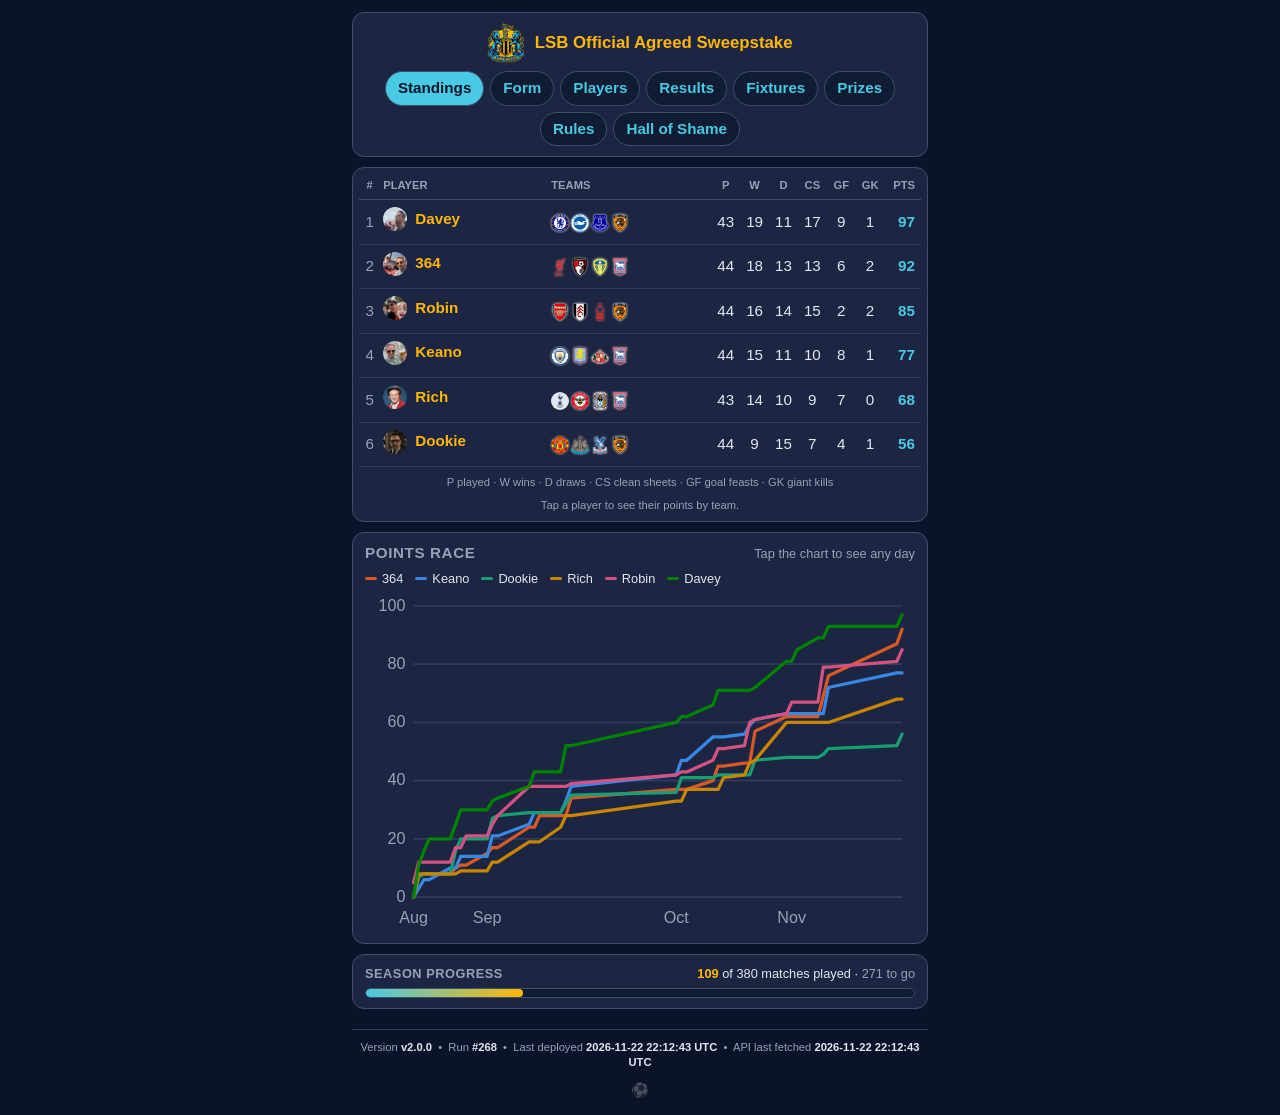
==== commit 703492c5: "API Fetch Heartbeat: 2026-11-22 22:12:43 UTC [skip ci]" ====
--- a/index.html
+++ b/index.html
@@ -81,38 +81,38 @@
         <td class="col-rank">1</td>
         <td class="col-player"><span class="player-name"><img class="avatar" src="images/player_avatars/Daveylad_avatar.jpg" alt="" loading="lazy">Davey</span></td>
         <td class="col-teams"><img class="crest" src="images/crests/england_chelsea.football-logos.cc.png" alt="Chelsea" title="Chelsea" loading="lazy"><img class="crest" src="images/crests/england_brighton.football-logos.cc.png" alt="Brighton &amp; Hove Albion" title="Brighton &amp; Hove Albion" loading="lazy"><img class="crest" src="images/crests/england_everton.football-logos.cc.png" alt="Everton" title="Everton" loading="lazy"><img class="crest" src="images/crests/england_hull-city.football-logos.cc.png" alt="Hull City" title="Hull City" loading="lazy"></td>
-        <td class="col-stat">41</td>
-        <td class="col-stat">18</td>
+        <td class="col-stat">43</td>
+        <td class="col-stat">19</td>
         <td class="col-stat">11</td>
-        <td class="col-stat">16</td>
+        <td class="col-stat">17</td>
         <td class="col-stat">9</td>
         <td class="col-stat">1</td>
-        <td class="col-pts">93</td>
-      </tr>
-      <tr class="breakdown" hidden>
-        <td colspan="10"><div class="breakdown-list">
-            <div class="breakdown-row"><img class="crest" src="images/crests/england_brighton.football-logos.cc.png" alt="Brighton &amp; Hove Albion" title="Brighton &amp; Hove Albion" loading="lazy"><span class="team-row-name">Brighton &amp; Hove Albion</span><span class="muted">P10 W7 D1 L2</span><span class="breakdown-pts">34</span></div>
+        <td class="col-pts">97</td>
+      </tr>
+      <tr class="breakdown" hidden>
+        <td colspan="10"><div class="breakdown-list">
+            <div class="breakdown-row"><img class="crest" src="images/crests/england_brighton.football-logos.cc.png" alt="Brighton &amp; Hove Albion" title="Brighton &amp; Hove Albion" loading="lazy"><span class="team-row-name">Brighton &amp; Hove Albion</span><span class="muted">P11 W7 D1 L3</span><span class="breakdown-pts">34</span></div>
             <div class="breakdown-row"><img class="crest" src="images/crests/england_chelsea.football-logos.cc.png" alt="Chelsea" title="Chelsea" loading="lazy"><span class="team-row-name">Chelsea</span><span class="muted">P11 W5 D1 L5</span><span class="breakdown-pts">21</span></div>
             <div class="breakdown-row"><img class="crest" src="images/crests/england_everton.football-logos.cc.png" alt="Everton" title="Everton" loading="lazy"><span class="team-row-name">Everton</span><span class="muted">P10 W4 D4 L2</span><span class="breakdown-pts">21</span></div>
-            <div class="breakdown-row"><img class="crest" src="images/crests/england_hull-city.football-logos.cc.png" alt="Hull City" title="Hull City" loading="lazy"><span class="team-row-name">Hull City</span><span class="muted">P10 W2 D5 L3</span><span class="breakdown-pts">17</span></div>
+            <div class="breakdown-row"><img class="crest" src="images/crests/england_hull-city.football-logos.cc.png" alt="Hull City" title="Hull City" loading="lazy"><span class="team-row-name">Hull City</span><span class="muted">P11 W3 D5 L3</span><span class="breakdown-pts">21</span></div>
         </div></td>
       </tr>
       <tr data-player="Player A">
         <td class="col-rank">2</td>
         <td class="col-player"><span class="player-name"><img class="avatar" src="images/player_avatars/364_avatar.jpg" alt="" loading="lazy">364</span></td>
         <td class="col-teams"><img class="crest" src="images/crests/england_liverpool.football-logos.cc.png" alt="Liverpool" title="Liverpool" loading="lazy"><img class="crest" src="images/crests/england_bournemouth.football-logos.cc.png" alt="AFC Bournemouth" title="AFC Bournemouth" loading="lazy"><img class="crest" src="images/crests/england_leeds-united.football-logos.cc.png" alt="Leeds United" title="Leeds United" loading="lazy"><img class="crest" src="images/crests/england_ipswich.football-logos.cc.png" alt="Ipswich Town" title="Ipswich Town" loading="lazy"></td>
-        <td class="col-stat">43</td>
-        <td class="col-stat">17</td>
+        <td class="col-stat">44</td>
+        <td class="col-stat">18</td>
         <td class="col-stat">13</td>
-        <td class="col-stat">12</td>
-        <td class="col-stat">5</td>
+        <td class="col-stat">13</td>
+        <td class="col-stat">6</td>
         <td class="col-stat">2</td>
-        <td class="col-pts">87</td>
+        <td class="col-pts">92</td>
       </tr>
       <tr class="breakdown" hidden>
         <td colspan="10"><div class="breakdown-list">
             <div class="breakdown-row"><img class="crest" src="images/crests/england_leeds-united.football-logos.cc.png" alt="Leeds United" title="Leeds United" loading="lazy"><span class="team-row-name">Leeds United</span><span class="muted">P11 W4 D5 L2</span><span class="breakdown-pts">29</span></div>
-            <div class="breakdown-row"><img class="crest" src="images/crests/england_liverpool.football-logos.cc.png" alt="Liverpool" title="Liverpool" loading="lazy"><span class="team-row-name">Liverpool</span><span class="muted">P10 W5 D3 L2</span><span class="breakdown-pts">23</span></div>
+            <div class="breakdown-row"><img class="crest" src="images/crests/england_liverpool.football-logos.cc.png" alt="Liverpool" title="Liverpool" loading="lazy"><span class="team-row-name">Liverpool</span><span class="muted">P11 W6 D3 L2</span><span class="breakdown-pts">28</span></div>
             <div class="breakdown-row"><img class="crest" src="images/crests/england_bournemouth.football-logos.cc.png" alt="AFC Bournemouth" title="AFC Bournemouth" loading="lazy"><span class="team-row-name">AFC Bournemouth</span><span class="muted">P11 W5 D3 L3</span><span class="breakdown-pts">23</span></div>
             <div class="breakdown-row"><img class="crest" src="images/crests/england_ipswich.football-logos.cc.png" alt="Ipswich Town" title="Ipswich Town" loading="lazy"><span class="team-row-name">Ipswich Town</span><span class="muted">P11 W3 D2 L6</span><span class="breakdown-pts">12</span></div>
         </div></td>
@@ -121,18 +121,18 @@
         <td class="col-rank">3</td>
         <td class="col-player"><span class="player-name"><img class="avatar" src="images/player_avatars/Robin_avatar.jpg" alt="" loading="lazy">Robin</span></td>
         <td class="col-teams"><img class="crest" src="images/crests/england_arsenal.football-logos.cc.png" alt="Arsenal" title="Arsenal" loading="lazy"><img class="crest" src="images/crests/england_fulham.football-logos.cc.png" alt="Fulham" title="Fulham" loading="lazy"><img class="crest" src="images/crests/england_nottingham-forest.football-logos.cc.png" alt="Nottingham Forest" title="Nottingham Forest" loading="lazy"><img class="crest" src="images/crests/england_hull-city.football-logos.cc.png" alt="Hull City" title="Hull City" loading="lazy"></td>
-        <td class="col-stat">43</td>
+        <td class="col-stat">44</td>
+        <td class="col-stat">16</td>
+        <td class="col-stat">14</td>
         <td class="col-stat">15</td>
-        <td class="col-stat">14</td>
-        <td class="col-stat">14</td>
         <td class="col-stat">2</td>
         <td class="col-stat">2</td>
-        <td class="col-pts">81</td>
+        <td class="col-pts">85</td>
       </tr>
       <tr class="breakdown" hidden>
         <td colspan="10"><div class="breakdown-list">
             <div class="breakdown-row"><img class="crest" src="images/crests/england_arsenal.football-logos.cc.png" alt="Arsenal" title="Arsenal" loading="lazy"><span class="team-row-name">Arsenal</span><span class="muted">P11 W9 D1 L1</span><span class="breakdown-pts">36</span></div>
-            <div class="breakdown-row"><img class="crest" src="images/crests/england_hull-city.football-logos.cc.png" alt="Hull City" title="Hull City" loading="lazy"><span class="team-row-name">Hull City</span><span class="muted">P10 W2 D5 L3</span><span class="breakdown-pts">17</span></div>
+            <div class="breakdown-row"><img class="crest" src="images/crests/england_hull-city.football-logos.cc.png" alt="Hull City" title="Hull City" loading="lazy"><span class="team-row-name">Hull City</span><span class="muted">P11 W3 D5 L3</span><span class="breakdown-pts">21</span></div>
             <div class="breakdown-row"><img class="crest" src="images/crests/england_fulham.football-logos.cc.png" alt="Fulham" title="Fulham" loading="lazy"><span class="team-row-name">Fulham</span><span class="muted">P11 W2 D5 L4</span><span class="breakdown-pts">14</span></div>
             <div class="breakdown-row"><img class="crest" src="images/crests/england_nottingham-forest.football-logos.cc.png" alt="Nottingham Forest" title="Nottingham Forest" loading="lazy"><span class="team-row-name">Nottingham Forest</span><span class="muted">P11 W2 D3 L6</span><span class="breakdown-pts">14</span></div>
         </div></td>
@@ -181,19 +181,19 @@
         <td class="col-rank">6</td>
         <td class="col-player"><span class="player-name"><img class="avatar" src="images/player_avatars/dookie_avatar.jpg" alt="" loading="lazy">Dookie</span></td>
         <td class="col-teams"><img class="crest" src="images/crests/england_manchester-united.football-logos.cc.png" alt="Manchester United" title="Manchester United" loading="lazy"><img class="crest" src="images/crests/england_newcastle.football-logos.cc.png" alt="Newcastle United" title="Newcastle United" loading="lazy"><img class="crest" src="images/crests/england_crystal-palace.football-logos.cc.png" alt="Crystal Palace" title="Crystal Palace" loading="lazy"><img class="crest" src="images/crests/england_hull-city.football-logos.cc.png" alt="Hull City" title="Hull City" loading="lazy"></td>
-        <td class="col-stat">42</td>
-        <td class="col-stat">8</td>
+        <td class="col-stat">44</td>
+        <td class="col-stat">9</td>
         <td class="col-stat">15</td>
-        <td class="col-stat">6</td>
+        <td class="col-stat">7</td>
         <td class="col-stat">4</td>
         <td class="col-stat">1</td>
-        <td class="col-pts">52</td>
-      </tr>
-      <tr class="breakdown" hidden>
-        <td colspan="10"><div class="breakdown-list">
-            <div class="breakdown-row"><img class="crest" src="images/crests/england_hull-city.football-logos.cc.png" alt="Hull City" title="Hull City" loading="lazy"><span class="team-row-name">Hull City</span><span class="muted">P10 W2 D5 L3</span><span class="breakdown-pts">17</span></div>
+        <td class="col-pts">56</td>
+      </tr>
+      <tr class="breakdown" hidden>
+        <td colspan="10"><div class="breakdown-list">
+            <div class="breakdown-row"><img class="crest" src="images/crests/england_hull-city.football-logos.cc.png" alt="Hull City" title="Hull City" loading="lazy"><span class="team-row-name">Hull City</span><span class="muted">P11 W3 D5 L3</span><span class="breakdown-pts">21</span></div>
             <div class="breakdown-row"><img class="crest" src="images/crests/england_newcastle.football-logos.cc.png" alt="Newcastle United" title="Newcastle United" loading="lazy"><span class="team-row-name">Newcastle United</span><span class="muted">P11 W3 D4 L4</span><span class="breakdown-pts">15</span></div>
-            <div class="breakdown-row"><img class="crest" src="images/crests/england_manchester-united.football-logos.cc.png" alt="Manchester United" title="Manchester United" loading="lazy"><span class="team-row-name">Manchester United</span><span class="muted">P10 W1 D5 L4</span><span class="breakdown-pts">10</span></div>
+            <div class="breakdown-row"><img class="crest" src="images/crests/england_manchester-united.football-logos.cc.png" alt="Manchester United" title="Manchester United" loading="lazy"><span class="team-row-name">Manchester United</span><span class="muted">P11 W1 D5 L5</span><span class="breakdown-pts">10</span></div>
             <div class="breakdown-row"><img class="crest" src="images/crests/england_crystal-palace.football-logos.cc.png" alt="Crystal Palace" title="Crystal Palace" loading="lazy"><span class="team-row-name">Crystal Palace</span><span class="muted">P11 W2 D1 L8</span><span class="breakdown-pts">10</span></div>
         </div></td>
       </tr>
@@ -232,13 +232,13 @@
     <div class="race-legend"><span class="race-key"><span class="race-swatch series-2"></span>364</span><span class="race-key"><span class="race-swatch series-1"></span>Keano</span><span class="race-key"><span class="race-swatch series-3"></span>Dookie</span><span class="race-key"><span class="race-swatch series-4"></span>Rich</span><span class="race-key"><span class="race-swatch series-5"></span>Robin</span><span class="race-key"><span class="race-swatch series-6"></span>Davey</span></div>
     <div class="race-wrap">
       <svg class="race-chart" viewBox="0 0 340 210" role="img" aria-label="Cumulative points for each player over the season">
-        <line class="race-grid" x1="30" x2="332" y1="188.0" y2="188.0"/><text class="race-axis" x="25" y="191.0" text-anchor="end">0</text><line class="race-grid" x1="30" x2="332" y1="152.0" y2="152.0"/><text class="race-axis" x="25" y="155.0" text-anchor="end">20</text><line class="race-grid" x1="30" x2="332" y1="116.0" y2="116.0"/><text class="race-axis" x="25" y="119.0" text-anchor="end">40</text><line class="race-grid" x1="30" x2="332" y1="80.0" y2="80.0"/><text class="race-axis" x="25" y="83.0" text-anchor="end">60</text><line class="race-grid" x1="30" x2="332" y1="44.0" y2="44.0"/><text class="race-axis" x="25" y="47.0" text-anchor="end">80</text><line class="race-grid" x1="30" x2="332" y1="8.0" y2="8.0"/><text class="race-axis" x="25" y="11.0" text-anchor="end">100</text><text class="race-axis" x="30.0" y="204" text-anchor="middle">Aug</text><text class="race-axis" x="76.0" y="204" text-anchor="middle">Sep</text><text class="race-axis" x="194.1" y="204" text-anchor="middle">Oct</text><text class="race-axis" x="266.3" y="204" text-anchor="middle">Nov</text><polyline class="race-line series-2" points="30.0,188.0 33.3,175.4 36.6,173.6 39.8,173.6 53.0,173.6 56.3,170.0 59.5,168.2 62.8,168.2 76.0,161.0 79.2,157.4 82.5,157.4 102.2,144.8 105.5,144.8 108.8,137.6 121.9,137.6 125.2,137.6 128.5,126.8 194.1,121.4 197.4,121.4 200.7,121.4 217.1,116.0 220.4,107.0 223.7,107.0 236.8,105.2 240.1,105.2 243.4,85.4 263.1,76.4 266.3,76.4 269.6,76.4 282.8,76.4 286.0,63.8 289.3,51.2 332.0,31.4"/><polyline class="race-line series-1" points="30.0,188.0 33.3,182.6 36.6,177.2 39.8,177.2 53.0,170.0 56.3,170.0 59.5,162.8 62.8,162.8 76.0,162.8 79.2,150.2 82.5,150.2 102.2,143.0 105.5,135.8 108.8,135.8 121.9,135.8 125.2,128.6 128.5,119.6 194.1,112.4 197.4,103.4 200.7,103.4 217.1,89.0 220.4,89.0 223.7,89.0 236.8,87.2 240.1,81.8 243.4,78.2 263.1,74.6 266.3,74.6 269.6,74.6 282.8,74.6 286.0,74.6 289.3,58.4 332.0,49.4"/><polyline class="race-line series-3" points="30.0,188.0 33.3,175.4 36.6,173.6 39.8,173.6 53.0,173.6 56.3,159.2 59.5,152.0 62.8,152.0 76.0,152.0 79.2,139.4 82.5,137.6 102.2,135.8 105.5,135.8 108.8,135.8 121.9,135.8 125.2,130.4 128.5,125.0 194.1,123.2 197.4,114.2 200.7,114.2 217.1,114.2 220.4,112.4 223.7,112.4 236.8,112.4 240.1,112.4 243.4,103.4 263.1,101.6 266.3,101.6 269.6,101.6 282.8,101.6 286.0,99.8 289.3,96.2 332.0,94.4"/><polyline class="race-line series-4" points="30.0,188.0 33.3,173.6 36.6,173.6 39.8,173.6 53.0,173.6 56.3,173.6 59.5,171.8 62.8,171.8 76.0,171.8 79.2,166.4 82.5,166.4 102.2,153.8 105.5,153.8 108.8,153.8 121.9,144.8 125.2,137.6 128.5,137.6 194.1,128.6 197.4,128.6 200.7,121.4 217.1,121.4 220.4,121.4 223.7,114.2 236.8,112.4 240.1,105.2 243.4,103.4 263.1,80.0 266.3,80.0 269.6,80.0 282.8,80.0 286.0,80.0 289.3,80.0 332.0,65.6"/><polyline class="race-line series-5" points="30.0,179.0 33.3,166.4 36.6,166.4 39.8,166.4 53.0,166.4 56.3,157.4 59.5,157.4 62.8,150.2 76.0,150.2 79.2,143.0 82.5,137.6 102.2,119.6 105.5,119.6 108.8,119.6 121.9,119.6 125.2,119.6 128.5,117.8 194.1,112.4 197.4,110.6 200.7,110.6 217.1,103.4 220.4,96.2 223.7,96.2 236.8,94.4 240.1,80.0 243.4,78.2 263.1,74.6 266.3,67.4 269.6,67.4 282.8,67.4 286.0,45.8 289.3,45.8 332.0,42.2"/><polyline class="race-line series-6" points="30.0,188.0 33.3,168.2 36.6,159.2 39.8,152.0 53.0,152.0 56.3,143.0 59.5,134.0 62.8,134.0 76.0,134.0 79.2,128.6 82.5,126.8 102.2,119.6 105.5,110.6 108.8,110.6 121.9,110.6 125.2,94.4 128.5,94.4 194.1,80.0 197.4,76.4 200.7,76.4 217.1,69.2 220.4,60.2 223.7,60.2 236.8,60.2 240.1,60.2 243.4,58.4 263.1,42.2 266.3,42.2 269.6,35.0 282.8,27.8 286.0,27.8 289.3,20.6 332.0,20.6"/>
+        <line class="race-grid" x1="30" x2="332" y1="188.0" y2="188.0"/><text class="race-axis" x="25" y="191.0" text-anchor="end">0</text><line class="race-grid" x1="30" x2="332" y1="152.0" y2="152.0"/><text class="race-axis" x="25" y="155.0" text-anchor="end">20</text><line class="race-grid" x1="30" x2="332" y1="116.0" y2="116.0"/><text class="race-axis" x="25" y="119.0" text-anchor="end">40</text><line class="race-grid" x1="30" x2="332" y1="80.0" y2="80.0"/><text class="race-axis" x="25" y="83.0" text-anchor="end">60</text><line class="race-grid" x1="30" x2="332" y1="44.0" y2="44.0"/><text class="race-axis" x="25" y="47.0" text-anchor="end">80</text><line class="race-grid" x1="30" x2="332" y1="8.0" y2="8.0"/><text class="race-axis" x="25" y="11.0" text-anchor="end">100</text><text class="race-axis" x="30.0" y="204" text-anchor="middle">Aug</text><text class="race-axis" x="75.5" y="204" text-anchor="middle">Sep</text><text class="race-axis" x="192.4" y="204" text-anchor="middle">Oct</text><text class="race-axis" x="263.8" y="204" text-anchor="middle">Nov</text><polyline class="race-line series-2" points="30.0,188.0 33.2,175.4 36.5,173.6 39.7,173.6 52.7,173.6 56.0,170.0 59.2,168.2 62.5,168.2 75.5,161.0 78.7,157.4 82.0,157.4 101.4,144.8 104.7,144.8 107.9,137.6 120.9,137.6 124.2,137.6 127.4,126.8 192.4,121.4 195.6,121.4 198.9,121.4 215.1,116.0 218.3,107.0 221.6,107.0 234.6,105.2 237.8,105.2 241.1,85.4 260.6,76.4 263.8,76.4 267.1,76.4 280.0,76.4 283.3,63.8 286.5,51.2 328.8,31.4 332.0,22.4"/><polyline class="race-line series-1" points="30.0,188.0 33.2,182.6 36.5,177.2 39.7,177.2 52.7,170.0 56.0,170.0 59.2,162.8 62.5,162.8 75.5,162.8 78.7,150.2 82.0,150.2 101.4,143.0 104.7,135.8 107.9,135.8 120.9,135.8 124.2,128.6 127.4,119.6 192.4,112.4 195.6,103.4 198.9,103.4 215.1,89.0 218.3,89.0 221.6,89.0 234.6,87.2 237.8,81.8 241.1,78.2 260.6,74.6 263.8,74.6 267.1,74.6 280.0,74.6 283.3,74.6 286.5,58.4 328.8,49.4 332.0,49.4"/><polyline class="race-line series-3" points="30.0,188.0 33.2,175.4 36.5,173.6 39.7,173.6 52.7,173.6 56.0,159.2 59.2,152.0 62.5,152.0 75.5,152.0 78.7,139.4 82.0,137.6 101.4,135.8 104.7,135.8 107.9,135.8 120.9,135.8 124.2,130.4 127.4,125.0 192.4,123.2 195.6,114.2 198.9,114.2 215.1,114.2 218.3,112.4 221.6,112.4 234.6,112.4 237.8,112.4 241.1,103.4 260.6,101.6 263.8,101.6 267.1,101.6 280.0,101.6 283.3,99.8 286.5,96.2 328.8,94.4 332.0,87.2"/><polyline class="race-line series-4" points="30.0,188.0 33.2,173.6 36.5,173.6 39.7,173.6 52.7,173.6 56.0,173.6 59.2,171.8 62.5,171.8 75.5,171.8 78.7,166.4 82.0,166.4 101.4,153.8 104.7,153.8 107.9,153.8 120.9,144.8 124.2,137.6 127.4,137.6 192.4,128.6 195.6,128.6 198.9,121.4 215.1,121.4 218.3,121.4 221.6,114.2 234.6,112.4 237.8,105.2 241.1,103.4 260.6,80.0 263.8,80.0 267.1,80.0 280.0,80.0 283.3,80.0 286.5,80.0 328.8,65.6 332.0,65.6"/><polyline class="race-line series-5" points="30.0,179.0 33.2,166.4 36.5,166.4 39.7,166.4 52.7,166.4 56.0,157.4 59.2,157.4 62.5,150.2 75.5,150.2 78.7,143.0 82.0,137.6 101.4,119.6 104.7,119.6 107.9,119.6 120.9,119.6 124.2,119.6 127.4,117.8 192.4,112.4 195.6,110.6 198.9,110.6 215.1,103.4 218.3,96.2 221.6,96.2 234.6,94.4 237.8,80.0 241.1,78.2 260.6,74.6 263.8,67.4 267.1,67.4 280.0,67.4 283.3,45.8 286.5,45.8 328.8,42.2 332.0,35.0"/><polyline class="race-line series-6" points="30.0,188.0 33.2,168.2 36.5,159.2 39.7,152.0 52.7,152.0 56.0,143.0 59.2,134.0 62.5,134.0 75.5,134.0 78.7,128.6 82.0,126.8 101.4,119.6 104.7,110.6 107.9,110.6 120.9,110.6 124.2,94.4 127.4,94.4 192.4,80.0 195.6,76.4 198.9,76.4 215.1,69.2 218.3,60.2 221.6,60.2 234.6,60.2 237.8,60.2 241.1,58.4 260.6,42.2 263.8,42.2 267.1,35.0 280.0,27.8 283.3,27.8 286.5,20.6 328.8,20.6 332.0,13.4"/>
         <line class="race-cursor" x1="0" x2="0" y1="8" y2="188"/>
         <rect class="race-hit" x="30" y="8" width="302" height="180"/>
       </svg>
       <div class="race-tip" hidden></div>
     </div>
-    <script type="application/json" class="race-data">{"x": [30.0, 33.3, 36.6, 39.8, 53.0, 56.3, 59.5, 62.8, 76.0, 79.2, 82.5, 102.2, 105.5, 108.8, 121.9, 125.2, 128.5, 194.1, 197.4, 200.7, 217.1, 220.4, 223.7, 236.8, 240.1, 243.4, 263.1, 266.3, 269.6, 282.8, 286.0, 289.3, 332.0], "labels": ["Fri 21 Aug", "Sat 22 Aug", "Sun 23 Aug", "Mon 24 Aug", "Fri 28 Aug", "Sat 29 Aug", "Sun 30 Aug", "Mon 31 Aug", "Fri 4 Sep", "Sat 5 Sep", "Sun 6 Sep", "Sat 12 Sep", "Sun 13 Sep", "Mon 14 Sep", "Fri 18 Sep", "Sat 19 Sep", "Sun 20 Sep", "Sat 10 Oct", "Sun 11 Oct", "Mon 12 Oct", "Sat 17 Oct", "Sun 18 Oct", "Mon 19 Oct", "Fri 23 Oct", "Sat 24 Oct", "Sun 25 Oct", "Sat 31 Oct", "Sun 1 Nov", "Mon 2 Nov", "Fri 6 Nov", "Sat 7 Nov", "Sun 8 Nov", "Sat 21 Nov"], "players": [{"name": "364", "cls": "series-2", "points": [0, 7, 8, 8, 8, 10, 11, 11, 15, 17, 17, 24, 24, 28, 28, 28, 34, 37, 37, 37, 40, 45, 45, 46, 46, 57, 62, 62, 62, 62, 69, 76, 87]}, {"name": "Keano", "cls": "series-1", "points": [0, 3, 6, 6, 10, 10, 14, 14, 14, 21, 21, 25, 29, 29, 29, 33, 38, 42, 47, 47, 55, 55, 55, 56, 59, 61, 63, 63, 63, 63, 63, 72, 77]}, {"name": "Dookie", "cls": "series-3", "points": [0, 7, 8, 8, 8, 16, 20, 20, 20, 27, 28, 29, 29, 29, 29, 32, 35, 36, 41, 41, 41, 42, 42, 42, 42, 47, 48, 48, 48, 48, 49, 51, 52]}, {"name": "Rich", "cls": "series-4", "points": [0, 8, 8, 8, 8, 8, 9, 9, 9, 12, 12, 19, 19, 19, 24, 28, 28, 33, 33, 37, 37, 37, 41, 42, 46, 47, 60, 60, 60, 60, 60, 60, 68]}, {"name": "Robin", "cls": "series-5", "points": [5, 12, 12, 12, 12, 17, 17, 21, 21, 25, 28, 38, 38, 38, 38, 38, 39, 42, 43, 43, 47, 51, 51, 52, 60, 61, 63, 67, 67, 67, 79, 79, 81]}, {"name": "Davey", "cls": "series-6", "points": [0, 11, 16, 20, 20, 25, 30, 30, 30, 33, 34, 38, 43, 43, 43, 52, 52, 60, 62, 62, 66, 71, 71, 71, 71, 72, 81, 81, 85, 89, 89, 93, 93]}]}</script>
+    <script type="application/json" class="race-data">{"x": [30.0, 33.2, 36.5, 39.7, 52.7, 56.0, 59.2, 62.5, 75.5, 78.7, 82.0, 101.4, 104.7, 107.9, 120.9, 124.2, 127.4, 192.4, 195.6, 198.9, 215.1, 218.3, 221.6, 234.6, 237.8, 241.1, 260.6, 263.8, 267.1, 280.0, 283.3, 286.5, 328.8, 332.0], "labels": ["Fri 21 Aug", "Sat 22 Aug", "Sun 23 Aug", "Mon 24 Aug", "Fri 28 Aug", "Sat 29 Aug", "Sun 30 Aug", "Mon 31 Aug", "Fri 4 Sep", "Sat 5 Sep", "Sun 6 Sep", "Sat 12 Sep", "Sun 13 Sep", "Mon 14 Sep", "Fri 18 Sep", "Sat 19 Sep", "Sun 20 Sep", "Sat 10 Oct", "Sun 11 Oct", "Mon 12 Oct", "Sat 17 Oct", "Sun 18 Oct", "Mon 19 Oct", "Fri 23 Oct", "Sat 24 Oct", "Sun 25 Oct", "Sat 31 Oct", "Sun 1 Nov", "Mon 2 Nov", "Fri 6 Nov", "Sat 7 Nov", "Sun 8 Nov", "Sat 21 Nov", "Sun 22 Nov"], "players": [{"name": "364", "cls": "series-2", "points": [0, 7, 8, 8, 8, 10, 11, 11, 15, 17, 17, 24, 24, 28, 28, 28, 34, 37, 37, 37, 40, 45, 45, 46, 46, 57, 62, 62, 62, 62, 69, 76, 87, 92]}, {"name": "Keano", "cls": "series-1", "points": [0, 3, 6, 6, 10, 10, 14, 14, 14, 21, 21, 25, 29, 29, 29, 33, 38, 42, 47, 47, 55, 55, 55, 56, 59, 61, 63, 63, 63, 63, 63, 72, 77, 77]}, {"name": "Dookie", "cls": "series-3", "points": [0, 7, 8, 8, 8, 16, 20, 20, 20, 27, 28, 29, 29, 29, 29, 32, 35, 36, 41, 41, 41, 42, 42, 42, 42, 47, 48, 48, 48, 48, 49, 51, 52, 56]}, {"name": "Rich", "cls": "series-4", "points": [0, 8, 8, 8, 8, 8, 9, 9, 9, 12, 12, 19, 19, 19, 24, 28, 28, 33, 33, 37, 37, 37, 41, 42, 46, 47, 60, 60, 60, 60, 60, 60, 68, 68]}, {"name": "Robin", "cls": "series-5", "points": [5, 12, 12, 12, 12, 17, 17, 21, 21, 25, 28, 38, 38, 38, 38, 38, 39, 42, 43, 43, 47, 51, 51, 52, 60, 61, 63, 67, 67, 67, 79, 79, 81, 85]}, {"name": "Davey", "cls": "series-6", "points": [0, 11, 16, 20, 20, 25, 30, 30, 30, 33, 34, 38, 43, 43, 43, 52, 52, 60, 62, 62, 66, 71, 71, 71, 71, 72, 81, 81, 85, 89, 89, 93, 93, 97]}]}</script>
   </div>
   <script>
     // Finds the chart by class (not document.currentScript), so it also works in
@@ -278,13 +278,13 @@
   <div class="card progress-card">
     <div class="progress-head">
       <span class="progress-label">Season progress</span>
-      <span><strong>107</strong> of 380 matches played · <span class="muted">273 to go</span></span>
+      <span><strong>109</strong> of 380 matches played · <span class="muted">271 to go</span></span>
     </div>
-    <progress class="progress-bar" value="107" max="380">28%</progress>
+    <progress class="progress-bar" value="109" max="380">29%</progress>
   </div>
   </main>
   <footer class="site-footer">
-    <div class="version-banner">Version <strong>v2.0.0</strong> &nbsp;•&nbsp; Run <strong>#267</strong> &nbsp;•&nbsp; Last deployed <strong>2026-11-22 01:51:42 UTC</strong> &nbsp;•&nbsp; API last fetched <strong>2026-11-22 01:51:42 UTC</strong></div>
+    <div class="version-banner">Version <strong>v2.0.0</strong> &nbsp;•&nbsp; Run <strong>#268</strong> &nbsp;•&nbsp; Last deployed <strong>2026-11-22 22:12:43 UTC</strong> &nbsp;•&nbsp; API last fetched <strong>2026-11-22 22:12:43 UTC</strong></div>
     <button type="button" class="egg-ball" aria-label="Play keepy-uppy">⚽</button>
   </footer>
   <div class="game-overlay" hidden>
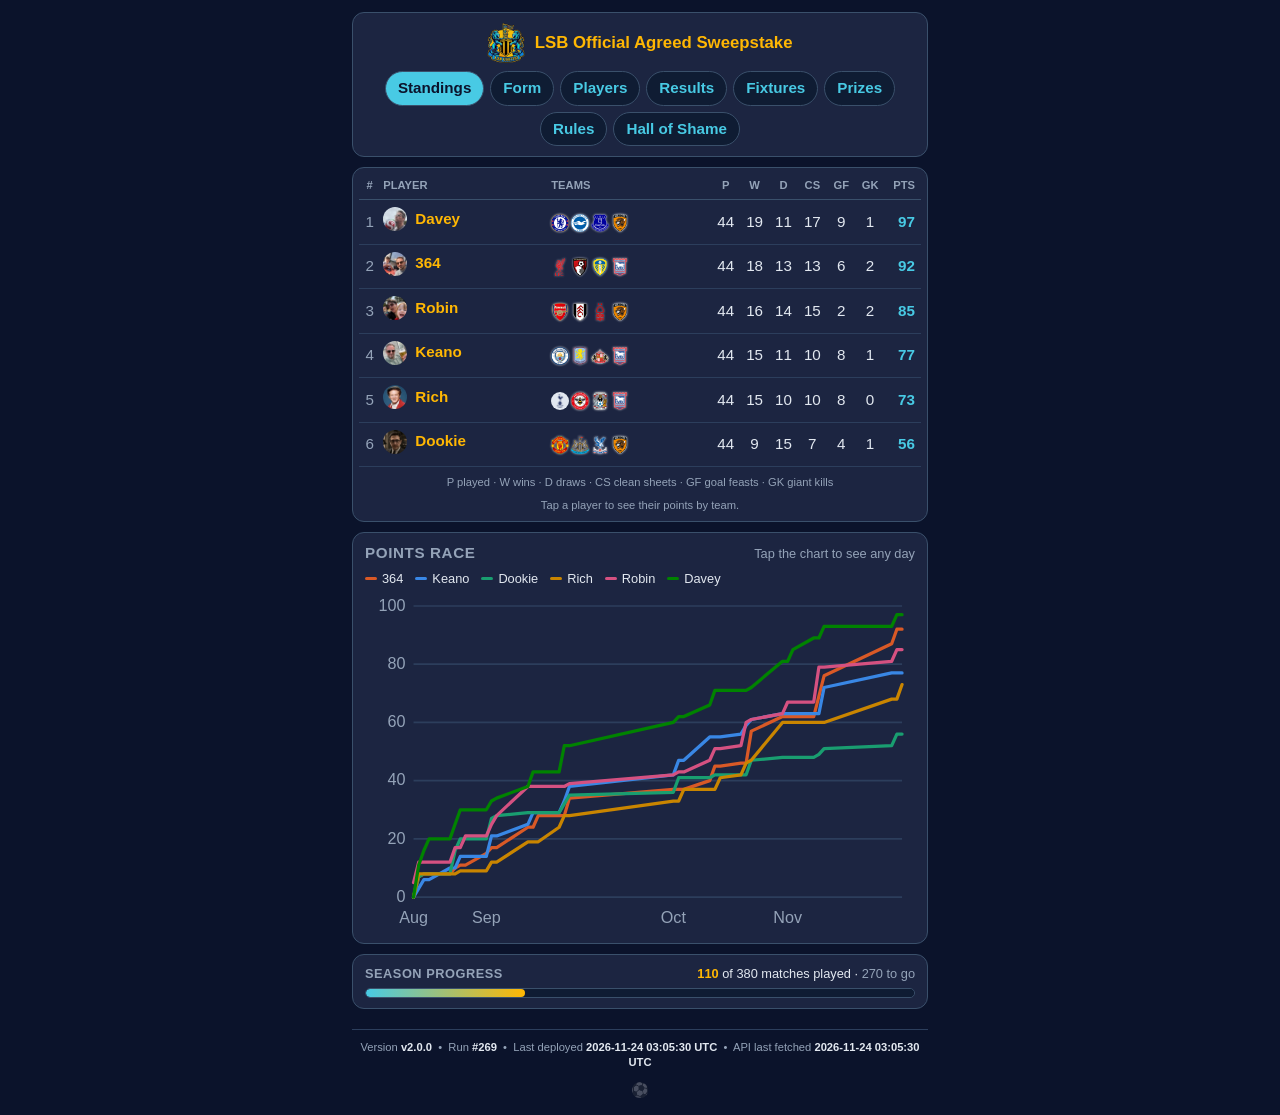
==== commit 8bce6dd1: "API Fetch Heartbeat: 2026-11-24 03:05:30 UTC [skip ci]" ====
--- a/index.html
+++ b/index.html
@@ -81,7 +81,7 @@
         <td class="col-rank">1</td>
         <td class="col-player"><span class="player-name"><img class="avatar" src="images/player_avatars/Daveylad_avatar.jpg" alt="" loading="lazy">Davey</span></td>
         <td class="col-teams"><img class="crest" src="images/crests/england_chelsea.football-logos.cc.png" alt="Chelsea" title="Chelsea" loading="lazy"><img class="crest" src="images/crests/england_brighton.football-logos.cc.png" alt="Brighton &amp; Hove Albion" title="Brighton &amp; Hove Albion" loading="lazy"><img class="crest" src="images/crests/england_everton.football-logos.cc.png" alt="Everton" title="Everton" loading="lazy"><img class="crest" src="images/crests/england_hull-city.football-logos.cc.png" alt="Hull City" title="Hull City" loading="lazy"></td>
-        <td class="col-stat">43</td>
+        <td class="col-stat">44</td>
         <td class="col-stat">19</td>
         <td class="col-stat">11</td>
         <td class="col-stat">17</td>
@@ -93,7 +93,7 @@
         <td colspan="10"><div class="breakdown-list">
             <div class="breakdown-row"><img class="crest" src="images/crests/england_brighton.football-logos.cc.png" alt="Brighton &amp; Hove Albion" title="Brighton &amp; Hove Albion" loading="lazy"><span class="team-row-name">Brighton &amp; Hove Albion</span><span class="muted">P11 W7 D1 L3</span><span class="breakdown-pts">34</span></div>
             <div class="breakdown-row"><img class="crest" src="images/crests/england_chelsea.football-logos.cc.png" alt="Chelsea" title="Chelsea" loading="lazy"><span class="team-row-name">Chelsea</span><span class="muted">P11 W5 D1 L5</span><span class="breakdown-pts">21</span></div>
-            <div class="breakdown-row"><img class="crest" src="images/crests/england_everton.football-logos.cc.png" alt="Everton" title="Everton" loading="lazy"><span class="team-row-name">Everton</span><span class="muted">P10 W4 D4 L2</span><span class="breakdown-pts">21</span></div>
+            <div class="breakdown-row"><img class="crest" src="images/crests/england_everton.football-logos.cc.png" alt="Everton" title="Everton" loading="lazy"><span class="team-row-name">Everton</span><span class="muted">P11 W4 D4 L3</span><span class="breakdown-pts">21</span></div>
             <div class="breakdown-row"><img class="crest" src="images/crests/england_hull-city.football-logos.cc.png" alt="Hull City" title="Hull City" loading="lazy"><span class="team-row-name">Hull City</span><span class="muted">P11 W3 D5 L3</span><span class="breakdown-pts">21</span></div>
         </div></td>
       </tr>
@@ -161,18 +161,18 @@
         <td class="col-rank">5</td>
         <td class="col-player"><span class="player-name"><img class="avatar" src="images/player_avatars/Rich_avatar.jpg" alt="" loading="lazy">Rich</span></td>
         <td class="col-teams"><img class="crest crest-on-light" src="images/crests/england_tottenham.football-logos.cc.png" alt="Tottenham Hotspur" title="Tottenham Hotspur" loading="lazy"><img class="crest" src="images/crests/england_brentford.football-logos.cc.png" alt="Brentford" title="Brentford" loading="lazy"><img class="crest" src="images/crests/england_coventry-city.football-logos.cc.png" alt="Coventry City" title="Coventry City" loading="lazy"><img class="crest" src="images/crests/england_ipswich.football-logos.cc.png" alt="Ipswich Town" title="Ipswich Town" loading="lazy"></td>
-        <td class="col-stat">43</td>
-        <td class="col-stat">14</td>
+        <td class="col-stat">44</td>
+        <td class="col-stat">15</td>
         <td class="col-stat">10</td>
-        <td class="col-stat">9</td>
-        <td class="col-stat">7</td>
+        <td class="col-stat">10</td>
+        <td class="col-stat">8</td>
         <td class="col-stat">0</td>
-        <td class="col-pts">68</td>
-      </tr>
-      <tr class="breakdown" hidden>
-        <td colspan="10"><div class="breakdown-list">
+        <td class="col-pts">73</td>
+      </tr>
+      <tr class="breakdown" hidden>
+        <td colspan="10"><div class="breakdown-list">
+            <div class="breakdown-row"><img class="crest" src="images/crests/england_brentford.football-logos.cc.png" alt="Brentford" title="Brentford" loading="lazy"><span class="team-row-name">Brentford</span><span class="muted">P11 W4 D5 L2</span><span class="breakdown-pts">24</span></div>
             <div class="breakdown-row"><img class="crest crest-on-light" src="images/crests/england_tottenham.football-logos.cc.png" alt="Tottenham Hotspur" title="Tottenham Hotspur" loading="lazy"><span class="team-row-name">Tottenham Hotspur</span><span class="muted">P11 W4 D3 L4</span><span class="breakdown-pts">21</span></div>
-            <div class="breakdown-row"><img class="crest" src="images/crests/england_brentford.football-logos.cc.png" alt="Brentford" title="Brentford" loading="lazy"><span class="team-row-name">Brentford</span><span class="muted">P10 W3 D5 L2</span><span class="breakdown-pts">19</span></div>
             <div class="breakdown-row"><img class="crest" src="images/crests/england_coventry-city.football-logos.cc.png" alt="Coventry City" title="Coventry City" loading="lazy"><span class="team-row-name">Coventry City</span><span class="muted">P11 W4 D0 L7</span><span class="breakdown-pts">16</span></div>
             <div class="breakdown-row"><img class="crest" src="images/crests/england_ipswich.football-logos.cc.png" alt="Ipswich Town" title="Ipswich Town" loading="lazy"><span class="team-row-name">Ipswich Town</span><span class="muted">P11 W3 D2 L6</span><span class="breakdown-pts">12</span></div>
         </div></td>
@@ -232,13 +232,13 @@
     <div class="race-legend"><span class="race-key"><span class="race-swatch series-2"></span>364</span><span class="race-key"><span class="race-swatch series-1"></span>Keano</span><span class="race-key"><span class="race-swatch series-3"></span>Dookie</span><span class="race-key"><span class="race-swatch series-4"></span>Rich</span><span class="race-key"><span class="race-swatch series-5"></span>Robin</span><span class="race-key"><span class="race-swatch series-6"></span>Davey</span></div>
     <div class="race-wrap">
       <svg class="race-chart" viewBox="0 0 340 210" role="img" aria-label="Cumulative points for each player over the season">
-        <line class="race-grid" x1="30" x2="332" y1="188.0" y2="188.0"/><text class="race-axis" x="25" y="191.0" text-anchor="end">0</text><line class="race-grid" x1="30" x2="332" y1="152.0" y2="152.0"/><text class="race-axis" x="25" y="155.0" text-anchor="end">20</text><line class="race-grid" x1="30" x2="332" y1="116.0" y2="116.0"/><text class="race-axis" x="25" y="119.0" text-anchor="end">40</text><line class="race-grid" x1="30" x2="332" y1="80.0" y2="80.0"/><text class="race-axis" x="25" y="83.0" text-anchor="end">60</text><line class="race-grid" x1="30" x2="332" y1="44.0" y2="44.0"/><text class="race-axis" x="25" y="47.0" text-anchor="end">80</text><line class="race-grid" x1="30" x2="332" y1="8.0" y2="8.0"/><text class="race-axis" x="25" y="11.0" text-anchor="end">100</text><text class="race-axis" x="30.0" y="204" text-anchor="middle">Aug</text><text class="race-axis" x="75.5" y="204" text-anchor="middle">Sep</text><text class="race-axis" x="192.4" y="204" text-anchor="middle">Oct</text><text class="race-axis" x="263.8" y="204" text-anchor="middle">Nov</text><polyline class="race-line series-2" points="30.0,188.0 33.2,175.4 36.5,173.6 39.7,173.6 52.7,173.6 56.0,170.0 59.2,168.2 62.5,168.2 75.5,161.0 78.7,157.4 82.0,157.4 101.4,144.8 104.7,144.8 107.9,137.6 120.9,137.6 124.2,137.6 127.4,126.8 192.4,121.4 195.6,121.4 198.9,121.4 215.1,116.0 218.3,107.0 221.6,107.0 234.6,105.2 237.8,105.2 241.1,85.4 260.6,76.4 263.8,76.4 267.1,76.4 280.0,76.4 283.3,63.8 286.5,51.2 328.8,31.4 332.0,22.4"/><polyline class="race-line series-1" points="30.0,188.0 33.2,182.6 36.5,177.2 39.7,177.2 52.7,170.0 56.0,170.0 59.2,162.8 62.5,162.8 75.5,162.8 78.7,150.2 82.0,150.2 101.4,143.0 104.7,135.8 107.9,135.8 120.9,135.8 124.2,128.6 127.4,119.6 192.4,112.4 195.6,103.4 198.9,103.4 215.1,89.0 218.3,89.0 221.6,89.0 234.6,87.2 237.8,81.8 241.1,78.2 260.6,74.6 263.8,74.6 267.1,74.6 280.0,74.6 283.3,74.6 286.5,58.4 328.8,49.4 332.0,49.4"/><polyline class="race-line series-3" points="30.0,188.0 33.2,175.4 36.5,173.6 39.7,173.6 52.7,173.6 56.0,159.2 59.2,152.0 62.5,152.0 75.5,152.0 78.7,139.4 82.0,137.6 101.4,135.8 104.7,135.8 107.9,135.8 120.9,135.8 124.2,130.4 127.4,125.0 192.4,123.2 195.6,114.2 198.9,114.2 215.1,114.2 218.3,112.4 221.6,112.4 234.6,112.4 237.8,112.4 241.1,103.4 260.6,101.6 263.8,101.6 267.1,101.6 280.0,101.6 283.3,99.8 286.5,96.2 328.8,94.4 332.0,87.2"/><polyline class="race-line series-4" points="30.0,188.0 33.2,173.6 36.5,173.6 39.7,173.6 52.7,173.6 56.0,173.6 59.2,171.8 62.5,171.8 75.5,171.8 78.7,166.4 82.0,166.4 101.4,153.8 104.7,153.8 107.9,153.8 120.9,144.8 124.2,137.6 127.4,137.6 192.4,128.6 195.6,128.6 198.9,121.4 215.1,121.4 218.3,121.4 221.6,114.2 234.6,112.4 237.8,105.2 241.1,103.4 260.6,80.0 263.8,80.0 267.1,80.0 280.0,80.0 283.3,80.0 286.5,80.0 328.8,65.6 332.0,65.6"/><polyline class="race-line series-5" points="30.0,179.0 33.2,166.4 36.5,166.4 39.7,166.4 52.7,166.4 56.0,157.4 59.2,157.4 62.5,150.2 75.5,150.2 78.7,143.0 82.0,137.6 101.4,119.6 104.7,119.6 107.9,119.6 120.9,119.6 124.2,119.6 127.4,117.8 192.4,112.4 195.6,110.6 198.9,110.6 215.1,103.4 218.3,96.2 221.6,96.2 234.6,94.4 237.8,80.0 241.1,78.2 260.6,74.6 263.8,67.4 267.1,67.4 280.0,67.4 283.3,45.8 286.5,45.8 328.8,42.2 332.0,35.0"/><polyline class="race-line series-6" points="30.0,188.0 33.2,168.2 36.5,159.2 39.7,152.0 52.7,152.0 56.0,143.0 59.2,134.0 62.5,134.0 75.5,134.0 78.7,128.6 82.0,126.8 101.4,119.6 104.7,110.6 107.9,110.6 120.9,110.6 124.2,94.4 127.4,94.4 192.4,80.0 195.6,76.4 198.9,76.4 215.1,69.2 218.3,60.2 221.6,60.2 234.6,60.2 237.8,60.2 241.1,58.4 260.6,42.2 263.8,42.2 267.1,35.0 280.0,27.8 283.3,27.8 286.5,20.6 328.8,20.6 332.0,13.4"/>
+        <line class="race-grid" x1="30" x2="332" y1="188.0" y2="188.0"/><text class="race-axis" x="25" y="191.0" text-anchor="end">0</text><line class="race-grid" x1="30" x2="332" y1="152.0" y2="152.0"/><text class="race-axis" x="25" y="155.0" text-anchor="end">20</text><line class="race-grid" x1="30" x2="332" y1="116.0" y2="116.0"/><text class="race-axis" x="25" y="119.0" text-anchor="end">40</text><line class="race-grid" x1="30" x2="332" y1="80.0" y2="80.0"/><text class="race-axis" x="25" y="83.0" text-anchor="end">60</text><line class="race-grid" x1="30" x2="332" y1="44.0" y2="44.0"/><text class="race-axis" x="25" y="47.0" text-anchor="end">80</text><line class="race-grid" x1="30" x2="332" y1="8.0" y2="8.0"/><text class="race-axis" x="25" y="11.0" text-anchor="end">100</text><text class="race-axis" x="30.0" y="204" text-anchor="middle">Aug</text><text class="race-axis" x="75.0" y="204" text-anchor="middle">Sep</text><text class="race-axis" x="190.6" y="204" text-anchor="middle">Oct</text><text class="race-axis" x="261.3" y="204" text-anchor="middle">Nov</text><polyline class="race-line series-2" points="30.0,188.0 33.2,175.4 36.4,173.6 39.6,173.6 52.5,173.6 55.7,170.0 58.9,168.2 62.1,168.2 75.0,161.0 78.2,157.4 81.4,157.4 100.7,144.8 103.9,144.8 107.1,137.6 120.0,137.6 123.2,137.6 126.4,126.8 190.6,121.4 193.9,121.4 197.1,121.4 213.1,116.0 216.3,107.0 219.6,107.0 232.4,105.2 235.6,105.2 238.8,85.4 258.1,76.4 261.3,76.4 264.5,76.4 277.4,76.4 280.6,63.8 283.8,51.2 325.6,31.4 328.8,22.4 332.0,22.4"/><polyline class="race-line series-1" points="30.0,188.0 33.2,182.6 36.4,177.2 39.6,177.2 52.5,170.0 55.7,170.0 58.9,162.8 62.1,162.8 75.0,162.8 78.2,150.2 81.4,150.2 100.7,143.0 103.9,135.8 107.1,135.8 120.0,135.8 123.2,128.6 126.4,119.6 190.6,112.4 193.9,103.4 197.1,103.4 213.1,89.0 216.3,89.0 219.6,89.0 232.4,87.2 235.6,81.8 238.8,78.2 258.1,74.6 261.3,74.6 264.5,74.6 277.4,74.6 280.6,74.6 283.8,58.4 325.6,49.4 328.8,49.4 332.0,49.4"/><polyline class="race-line series-3" points="30.0,188.0 33.2,175.4 36.4,173.6 39.6,173.6 52.5,173.6 55.7,159.2 58.9,152.0 62.1,152.0 75.0,152.0 78.2,139.4 81.4,137.6 100.7,135.8 103.9,135.8 107.1,135.8 120.0,135.8 123.2,130.4 126.4,125.0 190.6,123.2 193.9,114.2 197.1,114.2 213.1,114.2 216.3,112.4 219.6,112.4 232.4,112.4 235.6,112.4 238.8,103.4 258.1,101.6 261.3,101.6 264.5,101.6 277.4,101.6 280.6,99.8 283.8,96.2 325.6,94.4 328.8,87.2 332.0,87.2"/><polyline class="race-line series-4" points="30.0,188.0 33.2,173.6 36.4,173.6 39.6,173.6 52.5,173.6 55.7,173.6 58.9,171.8 62.1,171.8 75.0,171.8 78.2,166.4 81.4,166.4 100.7,153.8 103.9,153.8 107.1,153.8 120.0,144.8 123.2,137.6 126.4,137.6 190.6,128.6 193.9,128.6 197.1,121.4 213.1,121.4 216.3,121.4 219.6,114.2 232.4,112.4 235.6,105.2 238.8,103.4 258.1,80.0 261.3,80.0 264.5,80.0 277.4,80.0 280.6,80.0 283.8,80.0 325.6,65.6 328.8,65.6 332.0,56.6"/><polyline class="race-line series-5" points="30.0,179.0 33.2,166.4 36.4,166.4 39.6,166.4 52.5,166.4 55.7,157.4 58.9,157.4 62.1,150.2 75.0,150.2 78.2,143.0 81.4,137.6 100.7,119.6 103.9,119.6 107.1,119.6 120.0,119.6 123.2,119.6 126.4,117.8 190.6,112.4 193.9,110.6 197.1,110.6 213.1,103.4 216.3,96.2 219.6,96.2 232.4,94.4 235.6,80.0 238.8,78.2 258.1,74.6 261.3,67.4 264.5,67.4 277.4,67.4 280.6,45.8 283.8,45.8 325.6,42.2 328.8,35.0 332.0,35.0"/><polyline class="race-line series-6" points="30.0,188.0 33.2,168.2 36.4,159.2 39.6,152.0 52.5,152.0 55.7,143.0 58.9,134.0 62.1,134.0 75.0,134.0 78.2,128.6 81.4,126.8 100.7,119.6 103.9,110.6 107.1,110.6 120.0,110.6 123.2,94.4 126.4,94.4 190.6,80.0 193.9,76.4 197.1,76.4 213.1,69.2 216.3,60.2 219.6,60.2 232.4,60.2 235.6,60.2 238.8,58.4 258.1,42.2 261.3,42.2 264.5,35.0 277.4,27.8 280.6,27.8 283.8,20.6 325.6,20.6 328.8,13.4 332.0,13.4"/>
         <line class="race-cursor" x1="0" x2="0" y1="8" y2="188"/>
         <rect class="race-hit" x="30" y="8" width="302" height="180"/>
       </svg>
       <div class="race-tip" hidden></div>
     </div>
-    <script type="application/json" class="race-data">{"x": [30.0, 33.2, 36.5, 39.7, 52.7, 56.0, 59.2, 62.5, 75.5, 78.7, 82.0, 101.4, 104.7, 107.9, 120.9, 124.2, 127.4, 192.4, 195.6, 198.9, 215.1, 218.3, 221.6, 234.6, 237.8, 241.1, 260.6, 263.8, 267.1, 280.0, 283.3, 286.5, 328.8, 332.0], "labels": ["Fri 21 Aug", "Sat 22 Aug", "Sun 23 Aug", "Mon 24 Aug", "Fri 28 Aug", "Sat 29 Aug", "Sun 30 Aug", "Mon 31 Aug", "Fri 4 Sep", "Sat 5 Sep", "Sun 6 Sep", "Sat 12 Sep", "Sun 13 Sep", "Mon 14 Sep", "Fri 18 Sep", "Sat 19 Sep", "Sun 20 Sep", "Sat 10 Oct", "Sun 11 Oct", "Mon 12 Oct", "Sat 17 Oct", "Sun 18 Oct", "Mon 19 Oct", "Fri 23 Oct", "Sat 24 Oct", "Sun 25 Oct", "Sat 31 Oct", "Sun 1 Nov", "Mon 2 Nov", "Fri 6 Nov", "Sat 7 Nov", "Sun 8 Nov", "Sat 21 Nov", "Sun 22 Nov"], "players": [{"name": "364", "cls": "series-2", "points": [0, 7, 8, 8, 8, 10, 11, 11, 15, 17, 17, 24, 24, 28, 28, 28, 34, 37, 37, 37, 40, 45, 45, 46, 46, 57, 62, 62, 62, 62, 69, 76, 87, 92]}, {"name": "Keano", "cls": "series-1", "points": [0, 3, 6, 6, 10, 10, 14, 14, 14, 21, 21, 25, 29, 29, 29, 33, 38, 42, 47, 47, 55, 55, 55, 56, 59, 61, 63, 63, 63, 63, 63, 72, 77, 77]}, {"name": "Dookie", "cls": "series-3", "points": [0, 7, 8, 8, 8, 16, 20, 20, 20, 27, 28, 29, 29, 29, 29, 32, 35, 36, 41, 41, 41, 42, 42, 42, 42, 47, 48, 48, 48, 48, 49, 51, 52, 56]}, {"name": "Rich", "cls": "series-4", "points": [0, 8, 8, 8, 8, 8, 9, 9, 9, 12, 12, 19, 19, 19, 24, 28, 28, 33, 33, 37, 37, 37, 41, 42, 46, 47, 60, 60, 60, 60, 60, 60, 68, 68]}, {"name": "Robin", "cls": "series-5", "points": [5, 12, 12, 12, 12, 17, 17, 21, 21, 25, 28, 38, 38, 38, 38, 38, 39, 42, 43, 43, 47, 51, 51, 52, 60, 61, 63, 67, 67, 67, 79, 79, 81, 85]}, {"name": "Davey", "cls": "series-6", "points": [0, 11, 16, 20, 20, 25, 30, 30, 30, 33, 34, 38, 43, 43, 43, 52, 52, 60, 62, 62, 66, 71, 71, 71, 71, 72, 81, 81, 85, 89, 89, 93, 93, 97]}]}</script>
+    <script type="application/json" class="race-data">{"x": [30.0, 33.2, 36.4, 39.6, 52.5, 55.7, 58.9, 62.1, 75.0, 78.2, 81.4, 100.7, 103.9, 107.1, 120.0, 123.2, 126.4, 190.6, 193.9, 197.1, 213.1, 216.3, 219.6, 232.4, 235.6, 238.8, 258.1, 261.3, 264.5, 277.4, 280.6, 283.8, 325.6, 328.8, 332.0], "labels": ["Fri 21 Aug", "Sat 22 Aug", "Sun 23 Aug", "Mon 24 Aug", "Fri 28 Aug", "Sat 29 Aug", "Sun 30 Aug", "Mon 31 Aug", "Fri 4 Sep", "Sat 5 Sep", "Sun 6 Sep", "Sat 12 Sep", "Sun 13 Sep", "Mon 14 Sep", "Fri 18 Sep", "Sat 19 Sep", "Sun 20 Sep", "Sat 10 Oct", "Sun 11 Oct", "Mon 12 Oct", "Sat 17 Oct", "Sun 18 Oct", "Mon 19 Oct", "Fri 23 Oct", "Sat 24 Oct", "Sun 25 Oct", "Sat 31 Oct", "Sun 1 Nov", "Mon 2 Nov", "Fri 6 Nov", "Sat 7 Nov", "Sun 8 Nov", "Sat 21 Nov", "Sun 22 Nov", "Mon 23 Nov"], "players": [{"name": "364", "cls": "series-2", "points": [0, 7, 8, 8, 8, 10, 11, 11, 15, 17, 17, 24, 24, 28, 28, 28, 34, 37, 37, 37, 40, 45, 45, 46, 46, 57, 62, 62, 62, 62, 69, 76, 87, 92, 92]}, {"name": "Keano", "cls": "series-1", "points": [0, 3, 6, 6, 10, 10, 14, 14, 14, 21, 21, 25, 29, 29, 29, 33, 38, 42, 47, 47, 55, 55, 55, 56, 59, 61, 63, 63, 63, 63, 63, 72, 77, 77, 77]}, {"name": "Dookie", "cls": "series-3", "points": [0, 7, 8, 8, 8, 16, 20, 20, 20, 27, 28, 29, 29, 29, 29, 32, 35, 36, 41, 41, 41, 42, 42, 42, 42, 47, 48, 48, 48, 48, 49, 51, 52, 56, 56]}, {"name": "Rich", "cls": "series-4", "points": [0, 8, 8, 8, 8, 8, 9, 9, 9, 12, 12, 19, 19, 19, 24, 28, 28, 33, 33, 37, 37, 37, 41, 42, 46, 47, 60, 60, 60, 60, 60, 60, 68, 68, 73]}, {"name": "Robin", "cls": "series-5", "points": [5, 12, 12, 12, 12, 17, 17, 21, 21, 25, 28, 38, 38, 38, 38, 38, 39, 42, 43, 43, 47, 51, 51, 52, 60, 61, 63, 67, 67, 67, 79, 79, 81, 85, 85]}, {"name": "Davey", "cls": "series-6", "points": [0, 11, 16, 20, 20, 25, 30, 30, 30, 33, 34, 38, 43, 43, 43, 52, 52, 60, 62, 62, 66, 71, 71, 71, 71, 72, 81, 81, 85, 89, 89, 93, 93, 97, 97]}]}</script>
   </div>
   <script>
     // Finds the chart by class (not document.currentScript), so it also works in
@@ -278,13 +278,13 @@
   <div class="card progress-card">
     <div class="progress-head">
       <span class="progress-label">Season progress</span>
-      <span><strong>109</strong> of 380 matches played · <span class="muted">271 to go</span></span>
+      <span><strong>110</strong> of 380 matches played · <span class="muted">270 to go</span></span>
     </div>
-    <progress class="progress-bar" value="109" max="380">29%</progress>
+    <progress class="progress-bar" value="110" max="380">29%</progress>
   </div>
   </main>
   <footer class="site-footer">
-    <div class="version-banner">Version <strong>v2.0.0</strong> &nbsp;•&nbsp; Run <strong>#268</strong> &nbsp;•&nbsp; Last deployed <strong>2026-11-22 22:12:43 UTC</strong> &nbsp;•&nbsp; API last fetched <strong>2026-11-22 22:12:43 UTC</strong></div>
+    <div class="version-banner">Version <strong>v2.0.0</strong> &nbsp;•&nbsp; Run <strong>#269</strong> &nbsp;•&nbsp; Last deployed <strong>2026-11-24 03:05:30 UTC</strong> &nbsp;•&nbsp; API last fetched <strong>2026-11-24 03:05:30 UTC</strong></div>
     <button type="button" class="egg-ball" aria-label="Play keepy-uppy">⚽</button>
   </footer>
   <div class="game-overlay" hidden>
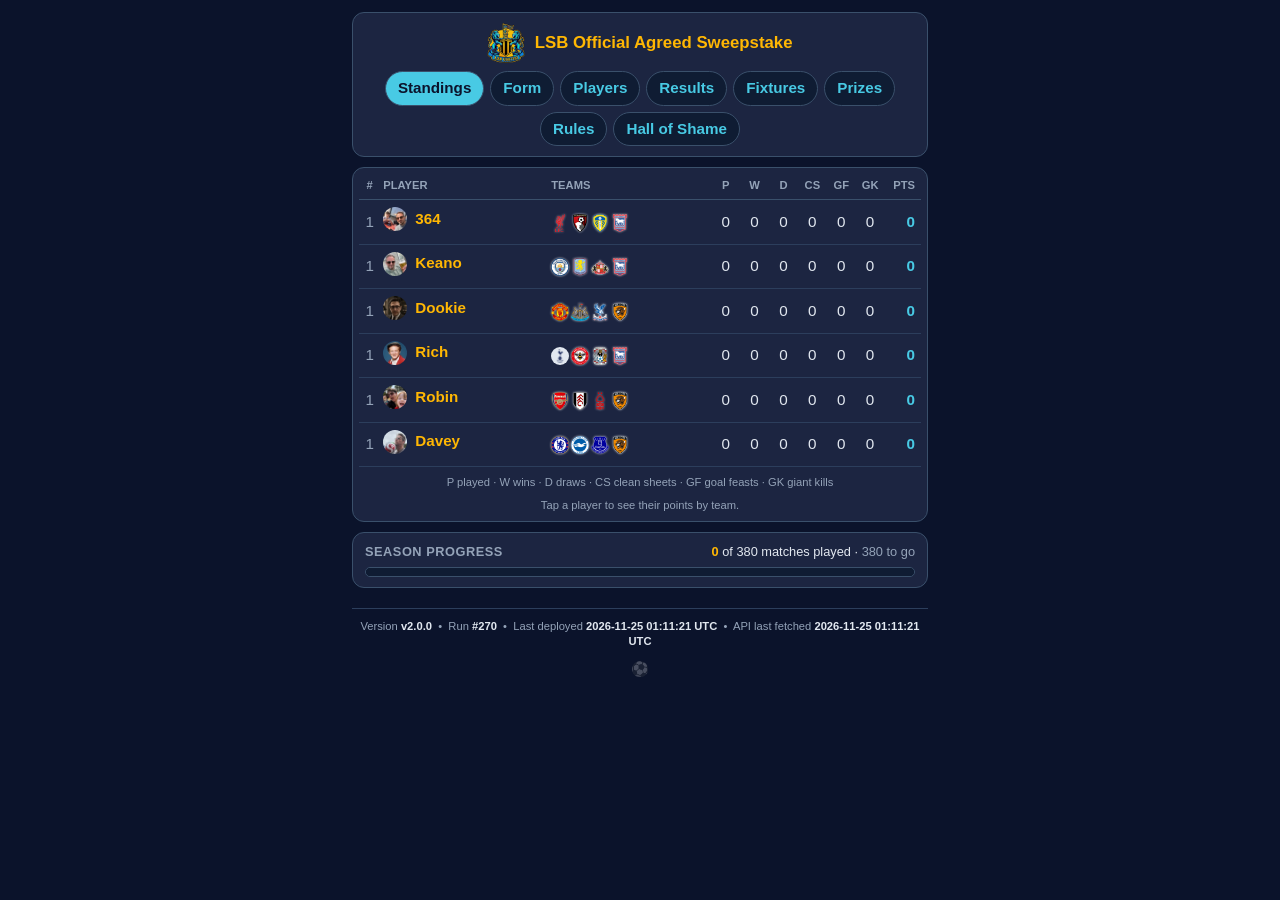
==== commit 5708244e: "API Fetch Heartbeat: 2026-11-25 01:11:21 UTC [skip ci]" ====
--- a/index.html
+++ b/index.html
@@ -77,124 +77,124 @@
         </tr>
       </thead>
       <tbody>
+      <tr data-player="Player A">
+        <td class="col-rank">1</td>
+        <td class="col-player"><span class="player-name"><img class="avatar" src="images/player_avatars/364_avatar.jpg" alt="" loading="lazy">364</span></td>
+        <td class="col-teams"><img class="crest" src="images/crests/england_liverpool.football-logos.cc.png" alt="Liverpool" title="Liverpool" loading="lazy"><img class="crest" src="images/crests/england_bournemouth.football-logos.cc.png" alt="AFC Bournemouth" title="AFC Bournemouth" loading="lazy"><img class="crest" src="images/crests/england_leeds-united.football-logos.cc.png" alt="Leeds United" title="Leeds United" loading="lazy"><img class="crest" src="images/crests/england_ipswich.football-logos.cc.png" alt="Ipswich Town" title="Ipswich Town" loading="lazy"></td>
+        <td class="col-stat">0</td>
+        <td class="col-stat">0</td>
+        <td class="col-stat">0</td>
+        <td class="col-stat">0</td>
+        <td class="col-stat">0</td>
+        <td class="col-stat">0</td>
+        <td class="col-pts">0</td>
+      </tr>
+      <tr class="breakdown" hidden>
+        <td colspan="10"><div class="breakdown-list">
+            <div class="breakdown-row"><img class="crest" src="images/crests/england_liverpool.football-logos.cc.png" alt="Liverpool" title="Liverpool" loading="lazy"><span class="team-row-name">Liverpool</span><span class="muted">P0 W0 D0 L0</span><span class="breakdown-pts">0</span></div>
+            <div class="breakdown-row"><img class="crest" src="images/crests/england_bournemouth.football-logos.cc.png" alt="AFC Bournemouth" title="AFC Bournemouth" loading="lazy"><span class="team-row-name">AFC Bournemouth</span><span class="muted">P0 W0 D0 L0</span><span class="breakdown-pts">0</span></div>
+            <div class="breakdown-row"><img class="crest" src="images/crests/england_leeds-united.football-logos.cc.png" alt="Leeds United" title="Leeds United" loading="lazy"><span class="team-row-name">Leeds United</span><span class="muted">P0 W0 D0 L0</span><span class="breakdown-pts">0</span></div>
+            <div class="breakdown-row"><img class="crest" src="images/crests/england_ipswich.football-logos.cc.png" alt="Ipswich Town" title="Ipswich Town" loading="lazy"><span class="team-row-name">Ipswich Town</span><span class="muted">P0 W0 D0 L0</span><span class="breakdown-pts">0</span></div>
+        </div></td>
+      </tr>
+      <tr data-player="Player B">
+        <td class="col-rank">1</td>
+        <td class="col-player"><span class="player-name"><img class="avatar" src="images/player_avatars/keano_avatar.jpg" alt="" loading="lazy">Keano</span></td>
+        <td class="col-teams"><img class="crest" src="images/crests/england_manchester-city.football-logos.cc.png" alt="Manchester City" title="Manchester City" loading="lazy"><img class="crest" src="images/crests/england_aston-villa.football-logos.cc.png" alt="Aston Villa" title="Aston Villa" loading="lazy"><img class="crest" src="images/crests/england_sunderland.football-logos.cc.png" alt="Sunderland" title="Sunderland" loading="lazy"><img class="crest" src="images/crests/england_ipswich.football-logos.cc.png" alt="Ipswich Town" title="Ipswich Town" loading="lazy"></td>
+        <td class="col-stat">0</td>
+        <td class="col-stat">0</td>
+        <td class="col-stat">0</td>
+        <td class="col-stat">0</td>
+        <td class="col-stat">0</td>
+        <td class="col-stat">0</td>
+        <td class="col-pts">0</td>
+      </tr>
+      <tr class="breakdown" hidden>
+        <td colspan="10"><div class="breakdown-list">
+            <div class="breakdown-row"><img class="crest" src="images/crests/england_manchester-city.football-logos.cc.png" alt="Manchester City" title="Manchester City" loading="lazy"><span class="team-row-name">Manchester City</span><span class="muted">P0 W0 D0 L0</span><span class="breakdown-pts">0</span></div>
+            <div class="breakdown-row"><img class="crest" src="images/crests/england_aston-villa.football-logos.cc.png" alt="Aston Villa" title="Aston Villa" loading="lazy"><span class="team-row-name">Aston Villa</span><span class="muted">P0 W0 D0 L0</span><span class="breakdown-pts">0</span></div>
+            <div class="breakdown-row"><img class="crest" src="images/crests/england_sunderland.football-logos.cc.png" alt="Sunderland" title="Sunderland" loading="lazy"><span class="team-row-name">Sunderland</span><span class="muted">P0 W0 D0 L0</span><span class="breakdown-pts">0</span></div>
+            <div class="breakdown-row"><img class="crest" src="images/crests/england_ipswich.football-logos.cc.png" alt="Ipswich Town" title="Ipswich Town" loading="lazy"><span class="team-row-name">Ipswich Town</span><span class="muted">P0 W0 D0 L0</span><span class="breakdown-pts">0</span></div>
+        </div></td>
+      </tr>
+      <tr data-player="Player C">
+        <td class="col-rank">1</td>
+        <td class="col-player"><span class="player-name"><img class="avatar" src="images/player_avatars/dookie_avatar.jpg" alt="" loading="lazy">Dookie</span></td>
+        <td class="col-teams"><img class="crest" src="images/crests/england_manchester-united.football-logos.cc.png" alt="Manchester United" title="Manchester United" loading="lazy"><img class="crest" src="images/crests/england_newcastle.football-logos.cc.png" alt="Newcastle United" title="Newcastle United" loading="lazy"><img class="crest" src="images/crests/england_crystal-palace.football-logos.cc.png" alt="Crystal Palace" title="Crystal Palace" loading="lazy"><img class="crest" src="images/crests/england_hull-city.football-logos.cc.png" alt="Hull City" title="Hull City" loading="lazy"></td>
+        <td class="col-stat">0</td>
+        <td class="col-stat">0</td>
+        <td class="col-stat">0</td>
+        <td class="col-stat">0</td>
+        <td class="col-stat">0</td>
+        <td class="col-stat">0</td>
+        <td class="col-pts">0</td>
+      </tr>
+      <tr class="breakdown" hidden>
+        <td colspan="10"><div class="breakdown-list">
+            <div class="breakdown-row"><img class="crest" src="images/crests/england_manchester-united.football-logos.cc.png" alt="Manchester United" title="Manchester United" loading="lazy"><span class="team-row-name">Manchester United</span><span class="muted">P0 W0 D0 L0</span><span class="breakdown-pts">0</span></div>
+            <div class="breakdown-row"><img class="crest" src="images/crests/england_newcastle.football-logos.cc.png" alt="Newcastle United" title="Newcastle United" loading="lazy"><span class="team-row-name">Newcastle United</span><span class="muted">P0 W0 D0 L0</span><span class="breakdown-pts">0</span></div>
+            <div class="breakdown-row"><img class="crest" src="images/crests/england_crystal-palace.football-logos.cc.png" alt="Crystal Palace" title="Crystal Palace" loading="lazy"><span class="team-row-name">Crystal Palace</span><span class="muted">P0 W0 D0 L0</span><span class="breakdown-pts">0</span></div>
+            <div class="breakdown-row"><img class="crest" src="images/crests/england_hull-city.football-logos.cc.png" alt="Hull City" title="Hull City" loading="lazy"><span class="team-row-name">Hull City</span><span class="muted">P0 W0 D0 L0</span><span class="breakdown-pts">0</span></div>
+        </div></td>
+      </tr>
+      <tr data-player="Player D">
+        <td class="col-rank">1</td>
+        <td class="col-player"><span class="player-name"><img class="avatar" src="images/player_avatars/Rich_avatar.jpg" alt="" loading="lazy">Rich</span></td>
+        <td class="col-teams"><img class="crest crest-on-light" src="images/crests/england_tottenham.football-logos.cc.png" alt="Tottenham Hotspur" title="Tottenham Hotspur" loading="lazy"><img class="crest" src="images/crests/england_brentford.football-logos.cc.png" alt="Brentford" title="Brentford" loading="lazy"><img class="crest" src="images/crests/england_coventry-city.football-logos.cc.png" alt="Coventry City" title="Coventry City" loading="lazy"><img class="crest" src="images/crests/england_ipswich.football-logos.cc.png" alt="Ipswich Town" title="Ipswich Town" loading="lazy"></td>
+        <td class="col-stat">0</td>
+        <td class="col-stat">0</td>
+        <td class="col-stat">0</td>
+        <td class="col-stat">0</td>
+        <td class="col-stat">0</td>
+        <td class="col-stat">0</td>
+        <td class="col-pts">0</td>
+      </tr>
+      <tr class="breakdown" hidden>
+        <td colspan="10"><div class="breakdown-list">
+            <div class="breakdown-row"><img class="crest crest-on-light" src="images/crests/england_tottenham.football-logos.cc.png" alt="Tottenham Hotspur" title="Tottenham Hotspur" loading="lazy"><span class="team-row-name">Tottenham Hotspur</span><span class="muted">P0 W0 D0 L0</span><span class="breakdown-pts">0</span></div>
+            <div class="breakdown-row"><img class="crest" src="images/crests/england_brentford.football-logos.cc.png" alt="Brentford" title="Brentford" loading="lazy"><span class="team-row-name">Brentford</span><span class="muted">P0 W0 D0 L0</span><span class="breakdown-pts">0</span></div>
+            <div class="breakdown-row"><img class="crest" src="images/crests/england_coventry-city.football-logos.cc.png" alt="Coventry City" title="Coventry City" loading="lazy"><span class="team-row-name">Coventry City</span><span class="muted">P0 W0 D0 L0</span><span class="breakdown-pts">0</span></div>
+            <div class="breakdown-row"><img class="crest" src="images/crests/england_ipswich.football-logos.cc.png" alt="Ipswich Town" title="Ipswich Town" loading="lazy"><span class="team-row-name">Ipswich Town</span><span class="muted">P0 W0 D0 L0</span><span class="breakdown-pts">0</span></div>
+        </div></td>
+      </tr>
+      <tr data-player="Player E">
+        <td class="col-rank">1</td>
+        <td class="col-player"><span class="player-name"><img class="avatar" src="images/player_avatars/Robin_avatar.jpg" alt="" loading="lazy">Robin</span></td>
+        <td class="col-teams"><img class="crest" src="images/crests/england_arsenal.football-logos.cc.png" alt="Arsenal" title="Arsenal" loading="lazy"><img class="crest" src="images/crests/england_fulham.football-logos.cc.png" alt="Fulham" title="Fulham" loading="lazy"><img class="crest" src="images/crests/england_nottingham-forest.football-logos.cc.png" alt="Nottingham Forest" title="Nottingham Forest" loading="lazy"><img class="crest" src="images/crests/england_hull-city.football-logos.cc.png" alt="Hull City" title="Hull City" loading="lazy"></td>
+        <td class="col-stat">0</td>
+        <td class="col-stat">0</td>
+        <td class="col-stat">0</td>
+        <td class="col-stat">0</td>
+        <td class="col-stat">0</td>
+        <td class="col-stat">0</td>
+        <td class="col-pts">0</td>
+      </tr>
+      <tr class="breakdown" hidden>
+        <td colspan="10"><div class="breakdown-list">
+            <div class="breakdown-row"><img class="crest" src="images/crests/england_arsenal.football-logos.cc.png" alt="Arsenal" title="Arsenal" loading="lazy"><span class="team-row-name">Arsenal</span><span class="muted">P0 W0 D0 L0</span><span class="breakdown-pts">0</span></div>
+            <div class="breakdown-row"><img class="crest" src="images/crests/england_fulham.football-logos.cc.png" alt="Fulham" title="Fulham" loading="lazy"><span class="team-row-name">Fulham</span><span class="muted">P0 W0 D0 L0</span><span class="breakdown-pts">0</span></div>
+            <div class="breakdown-row"><img class="crest" src="images/crests/england_nottingham-forest.football-logos.cc.png" alt="Nottingham Forest" title="Nottingham Forest" loading="lazy"><span class="team-row-name">Nottingham Forest</span><span class="muted">P0 W0 D0 L0</span><span class="breakdown-pts">0</span></div>
+            <div class="breakdown-row"><img class="crest" src="images/crests/england_hull-city.football-logos.cc.png" alt="Hull City" title="Hull City" loading="lazy"><span class="team-row-name">Hull City</span><span class="muted">P0 W0 D0 L0</span><span class="breakdown-pts">0</span></div>
+        </div></td>
+      </tr>
       <tr data-player="Player F">
         <td class="col-rank">1</td>
         <td class="col-player"><span class="player-name"><img class="avatar" src="images/player_avatars/Daveylad_avatar.jpg" alt="" loading="lazy">Davey</span></td>
         <td class="col-teams"><img class="crest" src="images/crests/england_chelsea.football-logos.cc.png" alt="Chelsea" title="Chelsea" loading="lazy"><img class="crest" src="images/crests/england_brighton.football-logos.cc.png" alt="Brighton &amp; Hove Albion" title="Brighton &amp; Hove Albion" loading="lazy"><img class="crest" src="images/crests/england_everton.football-logos.cc.png" alt="Everton" title="Everton" loading="lazy"><img class="crest" src="images/crests/england_hull-city.football-logos.cc.png" alt="Hull City" title="Hull City" loading="lazy"></td>
-        <td class="col-stat">44</td>
-        <td class="col-stat">19</td>
-        <td class="col-stat">11</td>
-        <td class="col-stat">17</td>
-        <td class="col-stat">9</td>
-        <td class="col-stat">1</td>
-        <td class="col-pts">97</td>
-      </tr>
-      <tr class="breakdown" hidden>
-        <td colspan="10"><div class="breakdown-list">
-            <div class="breakdown-row"><img class="crest" src="images/crests/england_brighton.football-logos.cc.png" alt="Brighton &amp; Hove Albion" title="Brighton &amp; Hove Albion" loading="lazy"><span class="team-row-name">Brighton &amp; Hove Albion</span><span class="muted">P11 W7 D1 L3</span><span class="breakdown-pts">34</span></div>
-            <div class="breakdown-row"><img class="crest" src="images/crests/england_chelsea.football-logos.cc.png" alt="Chelsea" title="Chelsea" loading="lazy"><span class="team-row-name">Chelsea</span><span class="muted">P11 W5 D1 L5</span><span class="breakdown-pts">21</span></div>
-            <div class="breakdown-row"><img class="crest" src="images/crests/england_everton.football-logos.cc.png" alt="Everton" title="Everton" loading="lazy"><span class="team-row-name">Everton</span><span class="muted">P11 W4 D4 L3</span><span class="breakdown-pts">21</span></div>
-            <div class="breakdown-row"><img class="crest" src="images/crests/england_hull-city.football-logos.cc.png" alt="Hull City" title="Hull City" loading="lazy"><span class="team-row-name">Hull City</span><span class="muted">P11 W3 D5 L3</span><span class="breakdown-pts">21</span></div>
-        </div></td>
-      </tr>
-      <tr data-player="Player A">
-        <td class="col-rank">2</td>
-        <td class="col-player"><span class="player-name"><img class="avatar" src="images/player_avatars/364_avatar.jpg" alt="" loading="lazy">364</span></td>
-        <td class="col-teams"><img class="crest" src="images/crests/england_liverpool.football-logos.cc.png" alt="Liverpool" title="Liverpool" loading="lazy"><img class="crest" src="images/crests/england_bournemouth.football-logos.cc.png" alt="AFC Bournemouth" title="AFC Bournemouth" loading="lazy"><img class="crest" src="images/crests/england_leeds-united.football-logos.cc.png" alt="Leeds United" title="Leeds United" loading="lazy"><img class="crest" src="images/crests/england_ipswich.football-logos.cc.png" alt="Ipswich Town" title="Ipswich Town" loading="lazy"></td>
-        <td class="col-stat">44</td>
-        <td class="col-stat">18</td>
-        <td class="col-stat">13</td>
-        <td class="col-stat">13</td>
-        <td class="col-stat">6</td>
-        <td class="col-stat">2</td>
-        <td class="col-pts">92</td>
-      </tr>
-      <tr class="breakdown" hidden>
-        <td colspan="10"><div class="breakdown-list">
-            <div class="breakdown-row"><img class="crest" src="images/crests/england_leeds-united.football-logos.cc.png" alt="Leeds United" title="Leeds United" loading="lazy"><span class="team-row-name">Leeds United</span><span class="muted">P11 W4 D5 L2</span><span class="breakdown-pts">29</span></div>
-            <div class="breakdown-row"><img class="crest" src="images/crests/england_liverpool.football-logos.cc.png" alt="Liverpool" title="Liverpool" loading="lazy"><span class="team-row-name">Liverpool</span><span class="muted">P11 W6 D3 L2</span><span class="breakdown-pts">28</span></div>
-            <div class="breakdown-row"><img class="crest" src="images/crests/england_bournemouth.football-logos.cc.png" alt="AFC Bournemouth" title="AFC Bournemouth" loading="lazy"><span class="team-row-name">AFC Bournemouth</span><span class="muted">P11 W5 D3 L3</span><span class="breakdown-pts">23</span></div>
-            <div class="breakdown-row"><img class="crest" src="images/crests/england_ipswich.football-logos.cc.png" alt="Ipswich Town" title="Ipswich Town" loading="lazy"><span class="team-row-name">Ipswich Town</span><span class="muted">P11 W3 D2 L6</span><span class="breakdown-pts">12</span></div>
-        </div></td>
-      </tr>
-      <tr data-player="Player E">
-        <td class="col-rank">3</td>
-        <td class="col-player"><span class="player-name"><img class="avatar" src="images/player_avatars/Robin_avatar.jpg" alt="" loading="lazy">Robin</span></td>
-        <td class="col-teams"><img class="crest" src="images/crests/england_arsenal.football-logos.cc.png" alt="Arsenal" title="Arsenal" loading="lazy"><img class="crest" src="images/crests/england_fulham.football-logos.cc.png" alt="Fulham" title="Fulham" loading="lazy"><img class="crest" src="images/crests/england_nottingham-forest.football-logos.cc.png" alt="Nottingham Forest" title="Nottingham Forest" loading="lazy"><img class="crest" src="images/crests/england_hull-city.football-logos.cc.png" alt="Hull City" title="Hull City" loading="lazy"></td>
-        <td class="col-stat">44</td>
-        <td class="col-stat">16</td>
-        <td class="col-stat">14</td>
-        <td class="col-stat">15</td>
-        <td class="col-stat">2</td>
-        <td class="col-stat">2</td>
-        <td class="col-pts">85</td>
-      </tr>
-      <tr class="breakdown" hidden>
-        <td colspan="10"><div class="breakdown-list">
-            <div class="breakdown-row"><img class="crest" src="images/crests/england_arsenal.football-logos.cc.png" alt="Arsenal" title="Arsenal" loading="lazy"><span class="team-row-name">Arsenal</span><span class="muted">P11 W9 D1 L1</span><span class="breakdown-pts">36</span></div>
-            <div class="breakdown-row"><img class="crest" src="images/crests/england_hull-city.football-logos.cc.png" alt="Hull City" title="Hull City" loading="lazy"><span class="team-row-name">Hull City</span><span class="muted">P11 W3 D5 L3</span><span class="breakdown-pts">21</span></div>
-            <div class="breakdown-row"><img class="crest" src="images/crests/england_fulham.football-logos.cc.png" alt="Fulham" title="Fulham" loading="lazy"><span class="team-row-name">Fulham</span><span class="muted">P11 W2 D5 L4</span><span class="breakdown-pts">14</span></div>
-            <div class="breakdown-row"><img class="crest" src="images/crests/england_nottingham-forest.football-logos.cc.png" alt="Nottingham Forest" title="Nottingham Forest" loading="lazy"><span class="team-row-name">Nottingham Forest</span><span class="muted">P11 W2 D3 L6</span><span class="breakdown-pts">14</span></div>
-        </div></td>
-      </tr>
-      <tr data-player="Player B">
-        <td class="col-rank">4</td>
-        <td class="col-player"><span class="player-name"><img class="avatar" src="images/player_avatars/keano_avatar.jpg" alt="" loading="lazy">Keano</span></td>
-        <td class="col-teams"><img class="crest" src="images/crests/england_manchester-city.football-logos.cc.png" alt="Manchester City" title="Manchester City" loading="lazy"><img class="crest" src="images/crests/england_aston-villa.football-logos.cc.png" alt="Aston Villa" title="Aston Villa" loading="lazy"><img class="crest" src="images/crests/england_sunderland.football-logos.cc.png" alt="Sunderland" title="Sunderland" loading="lazy"><img class="crest" src="images/crests/england_ipswich.football-logos.cc.png" alt="Ipswich Town" title="Ipswich Town" loading="lazy"></td>
-        <td class="col-stat">44</td>
-        <td class="col-stat">15</td>
-        <td class="col-stat">11</td>
-        <td class="col-stat">10</td>
-        <td class="col-stat">8</td>
-        <td class="col-stat">1</td>
-        <td class="col-pts">77</td>
-      </tr>
-      <tr class="breakdown" hidden>
-        <td colspan="10"><div class="breakdown-list">
-            <div class="breakdown-row"><img class="crest" src="images/crests/england_manchester-city.football-logos.cc.png" alt="Manchester City" title="Manchester City" loading="lazy"><span class="team-row-name">Manchester City</span><span class="muted">P11 W7 D1 L3</span><span class="breakdown-pts">29</span></div>
-            <div class="breakdown-row"><img class="crest" src="images/crests/england_aston-villa.football-logos.cc.png" alt="Aston Villa" title="Aston Villa" loading="lazy"><span class="team-row-name">Aston Villa</span><span class="muted">P11 W3 D5 L3</span><span class="breakdown-pts">19</span></div>
-            <div class="breakdown-row"><img class="crest" src="images/crests/england_sunderland.football-logos.cc.png" alt="Sunderland" title="Sunderland" loading="lazy"><span class="team-row-name">Sunderland</span><span class="muted">P11 W2 D3 L6</span><span class="breakdown-pts">17</span></div>
-            <div class="breakdown-row"><img class="crest" src="images/crests/england_ipswich.football-logos.cc.png" alt="Ipswich Town" title="Ipswich Town" loading="lazy"><span class="team-row-name">Ipswich Town</span><span class="muted">P11 W3 D2 L6</span><span class="breakdown-pts">12</span></div>
-        </div></td>
-      </tr>
-      <tr data-player="Player D">
-        <td class="col-rank">5</td>
-        <td class="col-player"><span class="player-name"><img class="avatar" src="images/player_avatars/Rich_avatar.jpg" alt="" loading="lazy">Rich</span></td>
-        <td class="col-teams"><img class="crest crest-on-light" src="images/crests/england_tottenham.football-logos.cc.png" alt="Tottenham Hotspur" title="Tottenham Hotspur" loading="lazy"><img class="crest" src="images/crests/england_brentford.football-logos.cc.png" alt="Brentford" title="Brentford" loading="lazy"><img class="crest" src="images/crests/england_coventry-city.football-logos.cc.png" alt="Coventry City" title="Coventry City" loading="lazy"><img class="crest" src="images/crests/england_ipswich.football-logos.cc.png" alt="Ipswich Town" title="Ipswich Town" loading="lazy"></td>
-        <td class="col-stat">44</td>
-        <td class="col-stat">15</td>
-        <td class="col-stat">10</td>
-        <td class="col-stat">10</td>
-        <td class="col-stat">8</td>
-        <td class="col-stat">0</td>
-        <td class="col-pts">73</td>
-      </tr>
-      <tr class="breakdown" hidden>
-        <td colspan="10"><div class="breakdown-list">
-            <div class="breakdown-row"><img class="crest" src="images/crests/england_brentford.football-logos.cc.png" alt="Brentford" title="Brentford" loading="lazy"><span class="team-row-name">Brentford</span><span class="muted">P11 W4 D5 L2</span><span class="breakdown-pts">24</span></div>
-            <div class="breakdown-row"><img class="crest crest-on-light" src="images/crests/england_tottenham.football-logos.cc.png" alt="Tottenham Hotspur" title="Tottenham Hotspur" loading="lazy"><span class="team-row-name">Tottenham Hotspur</span><span class="muted">P11 W4 D3 L4</span><span class="breakdown-pts">21</span></div>
-            <div class="breakdown-row"><img class="crest" src="images/crests/england_coventry-city.football-logos.cc.png" alt="Coventry City" title="Coventry City" loading="lazy"><span class="team-row-name">Coventry City</span><span class="muted">P11 W4 D0 L7</span><span class="breakdown-pts">16</span></div>
-            <div class="breakdown-row"><img class="crest" src="images/crests/england_ipswich.football-logos.cc.png" alt="Ipswich Town" title="Ipswich Town" loading="lazy"><span class="team-row-name">Ipswich Town</span><span class="muted">P11 W3 D2 L6</span><span class="breakdown-pts">12</span></div>
-        </div></td>
-      </tr>
-      <tr data-player="Player C">
-        <td class="col-rank">6</td>
-        <td class="col-player"><span class="player-name"><img class="avatar" src="images/player_avatars/dookie_avatar.jpg" alt="" loading="lazy">Dookie</span></td>
-        <td class="col-teams"><img class="crest" src="images/crests/england_manchester-united.football-logos.cc.png" alt="Manchester United" title="Manchester United" loading="lazy"><img class="crest" src="images/crests/england_newcastle.football-logos.cc.png" alt="Newcastle United" title="Newcastle United" loading="lazy"><img class="crest" src="images/crests/england_crystal-palace.football-logos.cc.png" alt="Crystal Palace" title="Crystal Palace" loading="lazy"><img class="crest" src="images/crests/england_hull-city.football-logos.cc.png" alt="Hull City" title="Hull City" loading="lazy"></td>
-        <td class="col-stat">44</td>
-        <td class="col-stat">9</td>
-        <td class="col-stat">15</td>
-        <td class="col-stat">7</td>
-        <td class="col-stat">4</td>
-        <td class="col-stat">1</td>
-        <td class="col-pts">56</td>
-      </tr>
-      <tr class="breakdown" hidden>
-        <td colspan="10"><div class="breakdown-list">
-            <div class="breakdown-row"><img class="crest" src="images/crests/england_hull-city.football-logos.cc.png" alt="Hull City" title="Hull City" loading="lazy"><span class="team-row-name">Hull City</span><span class="muted">P11 W3 D5 L3</span><span class="breakdown-pts">21</span></div>
-            <div class="breakdown-row"><img class="crest" src="images/crests/england_newcastle.football-logos.cc.png" alt="Newcastle United" title="Newcastle United" loading="lazy"><span class="team-row-name">Newcastle United</span><span class="muted">P11 W3 D4 L4</span><span class="breakdown-pts">15</span></div>
-            <div class="breakdown-row"><img class="crest" src="images/crests/england_manchester-united.football-logos.cc.png" alt="Manchester United" title="Manchester United" loading="lazy"><span class="team-row-name">Manchester United</span><span class="muted">P11 W1 D5 L5</span><span class="breakdown-pts">10</span></div>
-            <div class="breakdown-row"><img class="crest" src="images/crests/england_crystal-palace.football-logos.cc.png" alt="Crystal Palace" title="Crystal Palace" loading="lazy"><span class="team-row-name">Crystal Palace</span><span class="muted">P11 W2 D1 L8</span><span class="breakdown-pts">10</span></div>
+        <td class="col-stat">0</td>
+        <td class="col-stat">0</td>
+        <td class="col-stat">0</td>
+        <td class="col-stat">0</td>
+        <td class="col-stat">0</td>
+        <td class="col-stat">0</td>
+        <td class="col-pts">0</td>
+      </tr>
+      <tr class="breakdown" hidden>
+        <td colspan="10"><div class="breakdown-list">
+            <div class="breakdown-row"><img class="crest" src="images/crests/england_chelsea.football-logos.cc.png" alt="Chelsea" title="Chelsea" loading="lazy"><span class="team-row-name">Chelsea</span><span class="muted">P0 W0 D0 L0</span><span class="breakdown-pts">0</span></div>
+            <div class="breakdown-row"><img class="crest" src="images/crests/england_brighton.football-logos.cc.png" alt="Brighton &amp; Hove Albion" title="Brighton &amp; Hove Albion" loading="lazy"><span class="team-row-name">Brighton &amp; Hove Albion</span><span class="muted">P0 W0 D0 L0</span><span class="breakdown-pts">0</span></div>
+            <div class="breakdown-row"><img class="crest" src="images/crests/england_everton.football-logos.cc.png" alt="Everton" title="Everton" loading="lazy"><span class="team-row-name">Everton</span><span class="muted">P0 W0 D0 L0</span><span class="breakdown-pts">0</span></div>
+            <div class="breakdown-row"><img class="crest" src="images/crests/england_hull-city.football-logos.cc.png" alt="Hull City" title="Hull City" loading="lazy"><span class="team-row-name">Hull City</span><span class="muted">P0 W0 D0 L0</span><span class="breakdown-pts">0</span></div>
         </div></td>
       </tr>
       </tbody>
@@ -227,64 +227,16 @@
     if (document.readyState === "loading") document.addEventListener("DOMContentLoaded", init); else init();
     })();
   </script>
-  <div class="card race-card">
-    <div class="race-head"><span class="progress-label">Points race</span><span class="muted">Tap the chart to see any day</span></div>
-    <div class="race-legend"><span class="race-key"><span class="race-swatch series-2"></span>364</span><span class="race-key"><span class="race-swatch series-1"></span>Keano</span><span class="race-key"><span class="race-swatch series-3"></span>Dookie</span><span class="race-key"><span class="race-swatch series-4"></span>Rich</span><span class="race-key"><span class="race-swatch series-5"></span>Robin</span><span class="race-key"><span class="race-swatch series-6"></span>Davey</span></div>
-    <div class="race-wrap">
-      <svg class="race-chart" viewBox="0 0 340 210" role="img" aria-label="Cumulative points for each player over the season">
-        <line class="race-grid" x1="30" x2="332" y1="188.0" y2="188.0"/><text class="race-axis" x="25" y="191.0" text-anchor="end">0</text><line class="race-grid" x1="30" x2="332" y1="152.0" y2="152.0"/><text class="race-axis" x="25" y="155.0" text-anchor="end">20</text><line class="race-grid" x1="30" x2="332" y1="116.0" y2="116.0"/><text class="race-axis" x="25" y="119.0" text-anchor="end">40</text><line class="race-grid" x1="30" x2="332" y1="80.0" y2="80.0"/><text class="race-axis" x="25" y="83.0" text-anchor="end">60</text><line class="race-grid" x1="30" x2="332" y1="44.0" y2="44.0"/><text class="race-axis" x="25" y="47.0" text-anchor="end">80</text><line class="race-grid" x1="30" x2="332" y1="8.0" y2="8.0"/><text class="race-axis" x="25" y="11.0" text-anchor="end">100</text><text class="race-axis" x="30.0" y="204" text-anchor="middle">Aug</text><text class="race-axis" x="75.0" y="204" text-anchor="middle">Sep</text><text class="race-axis" x="190.6" y="204" text-anchor="middle">Oct</text><text class="race-axis" x="261.3" y="204" text-anchor="middle">Nov</text><polyline class="race-line series-2" points="30.0,188.0 33.2,175.4 36.4,173.6 39.6,173.6 52.5,173.6 55.7,170.0 58.9,168.2 62.1,168.2 75.0,161.0 78.2,157.4 81.4,157.4 100.7,144.8 103.9,144.8 107.1,137.6 120.0,137.6 123.2,137.6 126.4,126.8 190.6,121.4 193.9,121.4 197.1,121.4 213.1,116.0 216.3,107.0 219.6,107.0 232.4,105.2 235.6,105.2 238.8,85.4 258.1,76.4 261.3,76.4 264.5,76.4 277.4,76.4 280.6,63.8 283.8,51.2 325.6,31.4 328.8,22.4 332.0,22.4"/><polyline class="race-line series-1" points="30.0,188.0 33.2,182.6 36.4,177.2 39.6,177.2 52.5,170.0 55.7,170.0 58.9,162.8 62.1,162.8 75.0,162.8 78.2,150.2 81.4,150.2 100.7,143.0 103.9,135.8 107.1,135.8 120.0,135.8 123.2,128.6 126.4,119.6 190.6,112.4 193.9,103.4 197.1,103.4 213.1,89.0 216.3,89.0 219.6,89.0 232.4,87.2 235.6,81.8 238.8,78.2 258.1,74.6 261.3,74.6 264.5,74.6 277.4,74.6 280.6,74.6 283.8,58.4 325.6,49.4 328.8,49.4 332.0,49.4"/><polyline class="race-line series-3" points="30.0,188.0 33.2,175.4 36.4,173.6 39.6,173.6 52.5,173.6 55.7,159.2 58.9,152.0 62.1,152.0 75.0,152.0 78.2,139.4 81.4,137.6 100.7,135.8 103.9,135.8 107.1,135.8 120.0,135.8 123.2,130.4 126.4,125.0 190.6,123.2 193.9,114.2 197.1,114.2 213.1,114.2 216.3,112.4 219.6,112.4 232.4,112.4 235.6,112.4 238.8,103.4 258.1,101.6 261.3,101.6 264.5,101.6 277.4,101.6 280.6,99.8 283.8,96.2 325.6,94.4 328.8,87.2 332.0,87.2"/><polyline class="race-line series-4" points="30.0,188.0 33.2,173.6 36.4,173.6 39.6,173.6 52.5,173.6 55.7,173.6 58.9,171.8 62.1,171.8 75.0,171.8 78.2,166.4 81.4,166.4 100.7,153.8 103.9,153.8 107.1,153.8 120.0,144.8 123.2,137.6 126.4,137.6 190.6,128.6 193.9,128.6 197.1,121.4 213.1,121.4 216.3,121.4 219.6,114.2 232.4,112.4 235.6,105.2 238.8,103.4 258.1,80.0 261.3,80.0 264.5,80.0 277.4,80.0 280.6,80.0 283.8,80.0 325.6,65.6 328.8,65.6 332.0,56.6"/><polyline class="race-line series-5" points="30.0,179.0 33.2,166.4 36.4,166.4 39.6,166.4 52.5,166.4 55.7,157.4 58.9,157.4 62.1,150.2 75.0,150.2 78.2,143.0 81.4,137.6 100.7,119.6 103.9,119.6 107.1,119.6 120.0,119.6 123.2,119.6 126.4,117.8 190.6,112.4 193.9,110.6 197.1,110.6 213.1,103.4 216.3,96.2 219.6,96.2 232.4,94.4 235.6,80.0 238.8,78.2 258.1,74.6 261.3,67.4 264.5,67.4 277.4,67.4 280.6,45.8 283.8,45.8 325.6,42.2 328.8,35.0 332.0,35.0"/><polyline class="race-line series-6" points="30.0,188.0 33.2,168.2 36.4,159.2 39.6,152.0 52.5,152.0 55.7,143.0 58.9,134.0 62.1,134.0 75.0,134.0 78.2,128.6 81.4,126.8 100.7,119.6 103.9,110.6 107.1,110.6 120.0,110.6 123.2,94.4 126.4,94.4 190.6,80.0 193.9,76.4 197.1,76.4 213.1,69.2 216.3,60.2 219.6,60.2 232.4,60.2 235.6,60.2 238.8,58.4 258.1,42.2 261.3,42.2 264.5,35.0 277.4,27.8 280.6,27.8 283.8,20.6 325.6,20.6 328.8,13.4 332.0,13.4"/>
-        <line class="race-cursor" x1="0" x2="0" y1="8" y2="188"/>
-        <rect class="race-hit" x="30" y="8" width="302" height="180"/>
-      </svg>
-      <div class="race-tip" hidden></div>
-    </div>
-    <script type="application/json" class="race-data">{"x": [30.0, 33.2, 36.4, 39.6, 52.5, 55.7, 58.9, 62.1, 75.0, 78.2, 81.4, 100.7, 103.9, 107.1, 120.0, 123.2, 126.4, 190.6, 193.9, 197.1, 213.1, 216.3, 219.6, 232.4, 235.6, 238.8, 258.1, 261.3, 264.5, 277.4, 280.6, 283.8, 325.6, 328.8, 332.0], "labels": ["Fri 21 Aug", "Sat 22 Aug", "Sun 23 Aug", "Mon 24 Aug", "Fri 28 Aug", "Sat 29 Aug", "Sun 30 Aug", "Mon 31 Aug", "Fri 4 Sep", "Sat 5 Sep", "Sun 6 Sep", "Sat 12 Sep", "Sun 13 Sep", "Mon 14 Sep", "Fri 18 Sep", "Sat 19 Sep", "Sun 20 Sep", "Sat 10 Oct", "Sun 11 Oct", "Mon 12 Oct", "Sat 17 Oct", "Sun 18 Oct", "Mon 19 Oct", "Fri 23 Oct", "Sat 24 Oct", "Sun 25 Oct", "Sat 31 Oct", "Sun 1 Nov", "Mon 2 Nov", "Fri 6 Nov", "Sat 7 Nov", "Sun 8 Nov", "Sat 21 Nov", "Sun 22 Nov", "Mon 23 Nov"], "players": [{"name": "364", "cls": "series-2", "points": [0, 7, 8, 8, 8, 10, 11, 11, 15, 17, 17, 24, 24, 28, 28, 28, 34, 37, 37, 37, 40, 45, 45, 46, 46, 57, 62, 62, 62, 62, 69, 76, 87, 92, 92]}, {"name": "Keano", "cls": "series-1", "points": [0, 3, 6, 6, 10, 10, 14, 14, 14, 21, 21, 25, 29, 29, 29, 33, 38, 42, 47, 47, 55, 55, 55, 56, 59, 61, 63, 63, 63, 63, 63, 72, 77, 77, 77]}, {"name": "Dookie", "cls": "series-3", "points": [0, 7, 8, 8, 8, 16, 20, 20, 20, 27, 28, 29, 29, 29, 29, 32, 35, 36, 41, 41, 41, 42, 42, 42, 42, 47, 48, 48, 48, 48, 49, 51, 52, 56, 56]}, {"name": "Rich", "cls": "series-4", "points": [0, 8, 8, 8, 8, 8, 9, 9, 9, 12, 12, 19, 19, 19, 24, 28, 28, 33, 33, 37, 37, 37, 41, 42, 46, 47, 60, 60, 60, 60, 60, 60, 68, 68, 73]}, {"name": "Robin", "cls": "series-5", "points": [5, 12, 12, 12, 12, 17, 17, 21, 21, 25, 28, 38, 38, 38, 38, 38, 39, 42, 43, 43, 47, 51, 51, 52, 60, 61, 63, 67, 67, 67, 79, 79, 81, 85, 85]}, {"name": "Davey", "cls": "series-6", "points": [0, 11, 16, 20, 20, 25, 30, 30, 30, 33, 34, 38, 43, 43, 43, 52, 52, 60, 62, 62, 66, 71, 71, 71, 71, 72, 81, 81, 85, 89, 89, 93, 93, 97, 97]}]}</script>
-  </div>
-  <script>
-    // Finds the chart by class (not document.currentScript), so it also works in
-    // previewers like htmlpreview that re-insert page scripts.
-    (function () {
-      function setup(card) {
-      if (card.dataset.ready) return;
-      card.dataset.ready = "1";
-      var data = JSON.parse(card.querySelector(".race-data").textContent);
-      var svg = card.querySelector(".race-chart"), hit = card.querySelector(".race-hit");
-      var cursor = card.querySelector(".race-cursor"), tip = card.querySelector(".race-tip");
-      function show(evt) {
-        var box = svg.getBoundingClientRect();
-        var vx = (evt.clientX - box.left) * (svg.viewBox.baseVal.width / box.width);
-        var i = 0;
-        for (var k = 1; k < data.x.length; k++) if (Math.abs(data.x[k] - vx) < Math.abs(data.x[i] - vx)) i = k;
-        cursor.setAttribute("x1", data.x[i]); cursor.setAttribute("x2", data.x[i]);
-        cursor.classList.add("on");
-        var rows = data.players.slice().sort(function (a, b) { return b.points[i] - a.points[i]; });
-        tip.innerHTML = "<strong>" + data.labels[i] + "</strong>" + rows.map(function (p) {
-          return '<span class="race-tip-row"><span class="race-swatch ' + p.cls + '"></span>' + p.name + "<b>" + p.points[i] + "</b></span>";
-        }).join("");
-        tip.hidden = false;
-        var px = data.x[i] / svg.viewBox.baseVal.width * box.width;
-        tip.style.left = Math.min(Math.max(px - tip.offsetWidth / 2, 0), box.width - tip.offsetWidth) + "px";
-      }
-      function hide() { tip.hidden = true; cursor.classList.remove("on"); }
-      hit.addEventListener("pointermove", show);
-      hit.addEventListener("pointerdown", show);
-      hit.addEventListener("pointerleave", function (e) { if (e.pointerType === "mouse") hide(); });
-      document.addEventListener("pointerdown", function (e) { if (!card.contains(e.target)) hide(); });
-      }
-      function init() { document.querySelectorAll(".race-card").forEach(setup); }
-      if (document.readyState === "loading") document.addEventListener("DOMContentLoaded", init); else init();
-    })();
-  </script>
   <div class="card progress-card">
     <div class="progress-head">
       <span class="progress-label">Season progress</span>
-      <span><strong>110</strong> of 380 matches played · <span class="muted">270 to go</span></span>
+      <span><strong>0</strong> of 380 matches played · <span class="muted">380 to go</span></span>
     </div>
-    <progress class="progress-bar" value="110" max="380">29%</progress>
+    <progress class="progress-bar" value="0" max="380">0%</progress>
   </div>
   </main>
   <footer class="site-footer">
-    <div class="version-banner">Version <strong>v2.0.0</strong> &nbsp;•&nbsp; Run <strong>#269</strong> &nbsp;•&nbsp; Last deployed <strong>2026-11-24 03:05:30 UTC</strong> &nbsp;•&nbsp; API last fetched <strong>2026-11-24 03:05:30 UTC</strong></div>
+    <div class="version-banner">Version <strong>v2.0.0</strong> &nbsp;•&nbsp; Run <strong>#270</strong> &nbsp;•&nbsp; Last deployed <strong>2026-11-25 01:11:21 UTC</strong> &nbsp;•&nbsp; API last fetched <strong>2026-11-25 01:11:21 UTC</strong></div>
     <button type="button" class="egg-ball" aria-label="Play keepy-uppy">⚽</button>
   </footer>
   <div class="game-overlay" hidden>
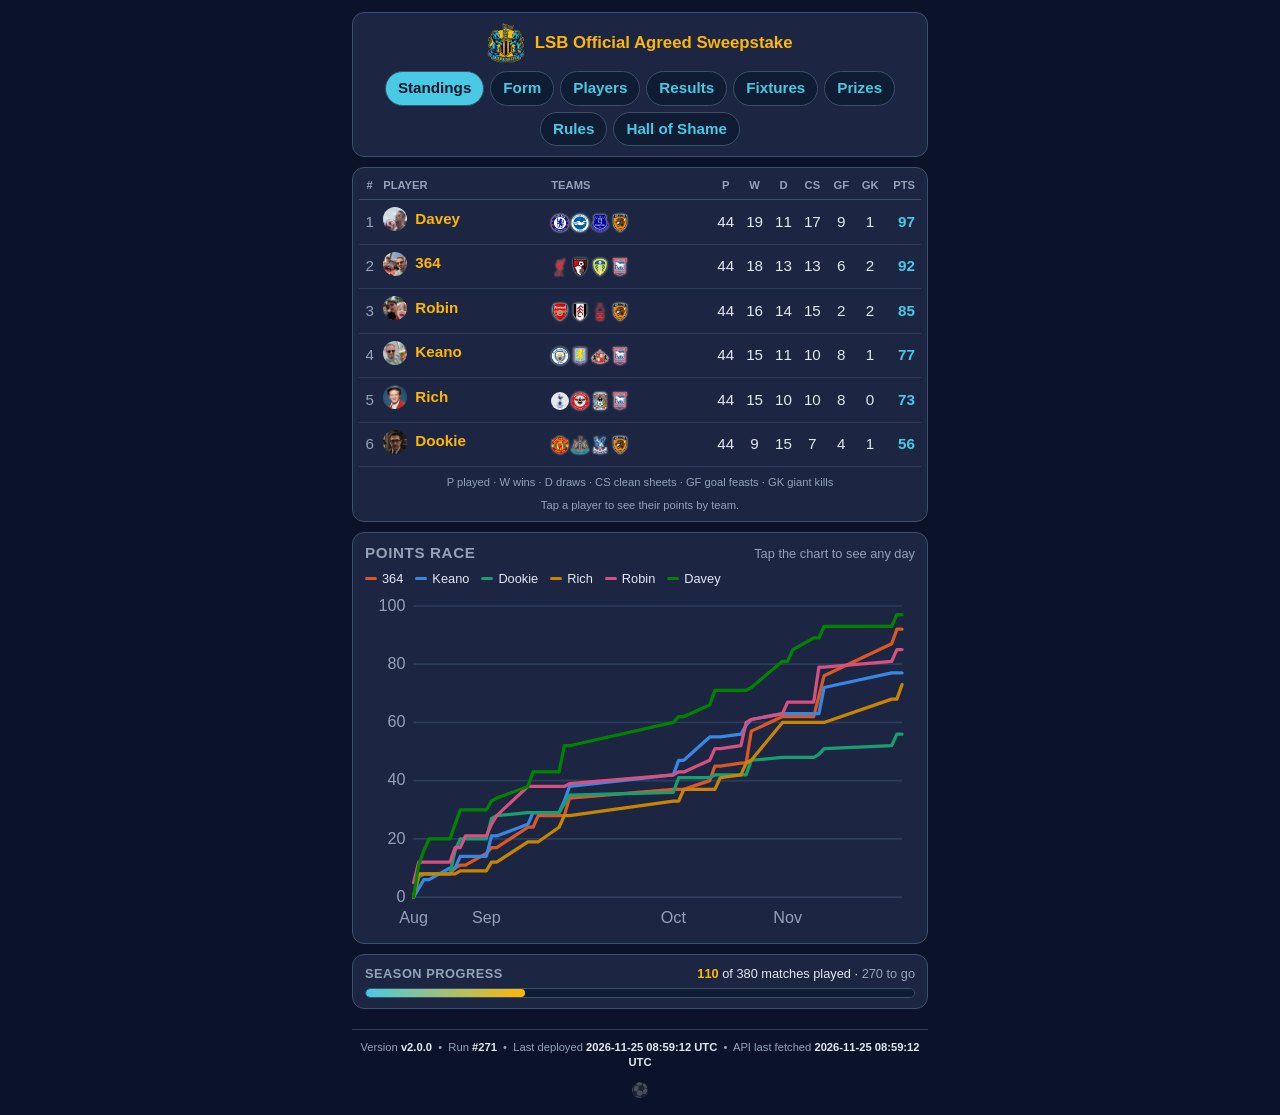
==== commit f12bcf38: "API Fetch Heartbeat: 2026-11-25 08:59:12 UTC [skip ci]" ====
--- a/index.html
+++ b/index.html
@@ -77,124 +77,124 @@
         </tr>
       </thead>
       <tbody>
-      <tr data-player="Player A">
-        <td class="col-rank">1</td>
-        <td class="col-player"><span class="player-name"><img class="avatar" src="images/player_avatars/364_avatar.jpg" alt="" loading="lazy">364</span></td>
-        <td class="col-teams"><img class="crest" src="images/crests/england_liverpool.football-logos.cc.png" alt="Liverpool" title="Liverpool" loading="lazy"><img class="crest" src="images/crests/england_bournemouth.football-logos.cc.png" alt="AFC Bournemouth" title="AFC Bournemouth" loading="lazy"><img class="crest" src="images/crests/england_leeds-united.football-logos.cc.png" alt="Leeds United" title="Leeds United" loading="lazy"><img class="crest" src="images/crests/england_ipswich.football-logos.cc.png" alt="Ipswich Town" title="Ipswich Town" loading="lazy"></td>
-        <td class="col-stat">0</td>
-        <td class="col-stat">0</td>
-        <td class="col-stat">0</td>
-        <td class="col-stat">0</td>
-        <td class="col-stat">0</td>
-        <td class="col-stat">0</td>
-        <td class="col-pts">0</td>
-      </tr>
-      <tr class="breakdown" hidden>
-        <td colspan="10"><div class="breakdown-list">
-            <div class="breakdown-row"><img class="crest" src="images/crests/england_liverpool.football-logos.cc.png" alt="Liverpool" title="Liverpool" loading="lazy"><span class="team-row-name">Liverpool</span><span class="muted">P0 W0 D0 L0</span><span class="breakdown-pts">0</span></div>
-            <div class="breakdown-row"><img class="crest" src="images/crests/england_bournemouth.football-logos.cc.png" alt="AFC Bournemouth" title="AFC Bournemouth" loading="lazy"><span class="team-row-name">AFC Bournemouth</span><span class="muted">P0 W0 D0 L0</span><span class="breakdown-pts">0</span></div>
-            <div class="breakdown-row"><img class="crest" src="images/crests/england_leeds-united.football-logos.cc.png" alt="Leeds United" title="Leeds United" loading="lazy"><span class="team-row-name">Leeds United</span><span class="muted">P0 W0 D0 L0</span><span class="breakdown-pts">0</span></div>
-            <div class="breakdown-row"><img class="crest" src="images/crests/england_ipswich.football-logos.cc.png" alt="Ipswich Town" title="Ipswich Town" loading="lazy"><span class="team-row-name">Ipswich Town</span><span class="muted">P0 W0 D0 L0</span><span class="breakdown-pts">0</span></div>
-        </div></td>
-      </tr>
-      <tr data-player="Player B">
-        <td class="col-rank">1</td>
-        <td class="col-player"><span class="player-name"><img class="avatar" src="images/player_avatars/keano_avatar.jpg" alt="" loading="lazy">Keano</span></td>
-        <td class="col-teams"><img class="crest" src="images/crests/england_manchester-city.football-logos.cc.png" alt="Manchester City" title="Manchester City" loading="lazy"><img class="crest" src="images/crests/england_aston-villa.football-logos.cc.png" alt="Aston Villa" title="Aston Villa" loading="lazy"><img class="crest" src="images/crests/england_sunderland.football-logos.cc.png" alt="Sunderland" title="Sunderland" loading="lazy"><img class="crest" src="images/crests/england_ipswich.football-logos.cc.png" alt="Ipswich Town" title="Ipswich Town" loading="lazy"></td>
-        <td class="col-stat">0</td>
-        <td class="col-stat">0</td>
-        <td class="col-stat">0</td>
-        <td class="col-stat">0</td>
-        <td class="col-stat">0</td>
-        <td class="col-stat">0</td>
-        <td class="col-pts">0</td>
-      </tr>
-      <tr class="breakdown" hidden>
-        <td colspan="10"><div class="breakdown-list">
-            <div class="breakdown-row"><img class="crest" src="images/crests/england_manchester-city.football-logos.cc.png" alt="Manchester City" title="Manchester City" loading="lazy"><span class="team-row-name">Manchester City</span><span class="muted">P0 W0 D0 L0</span><span class="breakdown-pts">0</span></div>
-            <div class="breakdown-row"><img class="crest" src="images/crests/england_aston-villa.football-logos.cc.png" alt="Aston Villa" title="Aston Villa" loading="lazy"><span class="team-row-name">Aston Villa</span><span class="muted">P0 W0 D0 L0</span><span class="breakdown-pts">0</span></div>
-            <div class="breakdown-row"><img class="crest" src="images/crests/england_sunderland.football-logos.cc.png" alt="Sunderland" title="Sunderland" loading="lazy"><span class="team-row-name">Sunderland</span><span class="muted">P0 W0 D0 L0</span><span class="breakdown-pts">0</span></div>
-            <div class="breakdown-row"><img class="crest" src="images/crests/england_ipswich.football-logos.cc.png" alt="Ipswich Town" title="Ipswich Town" loading="lazy"><span class="team-row-name">Ipswich Town</span><span class="muted">P0 W0 D0 L0</span><span class="breakdown-pts">0</span></div>
-        </div></td>
-      </tr>
-      <tr data-player="Player C">
-        <td class="col-rank">1</td>
-        <td class="col-player"><span class="player-name"><img class="avatar" src="images/player_avatars/dookie_avatar.jpg" alt="" loading="lazy">Dookie</span></td>
-        <td class="col-teams"><img class="crest" src="images/crests/england_manchester-united.football-logos.cc.png" alt="Manchester United" title="Manchester United" loading="lazy"><img class="crest" src="images/crests/england_newcastle.football-logos.cc.png" alt="Newcastle United" title="Newcastle United" loading="lazy"><img class="crest" src="images/crests/england_crystal-palace.football-logos.cc.png" alt="Crystal Palace" title="Crystal Palace" loading="lazy"><img class="crest" src="images/crests/england_hull-city.football-logos.cc.png" alt="Hull City" title="Hull City" loading="lazy"></td>
-        <td class="col-stat">0</td>
-        <td class="col-stat">0</td>
-        <td class="col-stat">0</td>
-        <td class="col-stat">0</td>
-        <td class="col-stat">0</td>
-        <td class="col-stat">0</td>
-        <td class="col-pts">0</td>
-      </tr>
-      <tr class="breakdown" hidden>
-        <td colspan="10"><div class="breakdown-list">
-            <div class="breakdown-row"><img class="crest" src="images/crests/england_manchester-united.football-logos.cc.png" alt="Manchester United" title="Manchester United" loading="lazy"><span class="team-row-name">Manchester United</span><span class="muted">P0 W0 D0 L0</span><span class="breakdown-pts">0</span></div>
-            <div class="breakdown-row"><img class="crest" src="images/crests/england_newcastle.football-logos.cc.png" alt="Newcastle United" title="Newcastle United" loading="lazy"><span class="team-row-name">Newcastle United</span><span class="muted">P0 W0 D0 L0</span><span class="breakdown-pts">0</span></div>
-            <div class="breakdown-row"><img class="crest" src="images/crests/england_crystal-palace.football-logos.cc.png" alt="Crystal Palace" title="Crystal Palace" loading="lazy"><span class="team-row-name">Crystal Palace</span><span class="muted">P0 W0 D0 L0</span><span class="breakdown-pts">0</span></div>
-            <div class="breakdown-row"><img class="crest" src="images/crests/england_hull-city.football-logos.cc.png" alt="Hull City" title="Hull City" loading="lazy"><span class="team-row-name">Hull City</span><span class="muted">P0 W0 D0 L0</span><span class="breakdown-pts">0</span></div>
-        </div></td>
-      </tr>
-      <tr data-player="Player D">
-        <td class="col-rank">1</td>
-        <td class="col-player"><span class="player-name"><img class="avatar" src="images/player_avatars/Rich_avatar.jpg" alt="" loading="lazy">Rich</span></td>
-        <td class="col-teams"><img class="crest crest-on-light" src="images/crests/england_tottenham.football-logos.cc.png" alt="Tottenham Hotspur" title="Tottenham Hotspur" loading="lazy"><img class="crest" src="images/crests/england_brentford.football-logos.cc.png" alt="Brentford" title="Brentford" loading="lazy"><img class="crest" src="images/crests/england_coventry-city.football-logos.cc.png" alt="Coventry City" title="Coventry City" loading="lazy"><img class="crest" src="images/crests/england_ipswich.football-logos.cc.png" alt="Ipswich Town" title="Ipswich Town" loading="lazy"></td>
-        <td class="col-stat">0</td>
-        <td class="col-stat">0</td>
-        <td class="col-stat">0</td>
-        <td class="col-stat">0</td>
-        <td class="col-stat">0</td>
-        <td class="col-stat">0</td>
-        <td class="col-pts">0</td>
-      </tr>
-      <tr class="breakdown" hidden>
-        <td colspan="10"><div class="breakdown-list">
-            <div class="breakdown-row"><img class="crest crest-on-light" src="images/crests/england_tottenham.football-logos.cc.png" alt="Tottenham Hotspur" title="Tottenham Hotspur" loading="lazy"><span class="team-row-name">Tottenham Hotspur</span><span class="muted">P0 W0 D0 L0</span><span class="breakdown-pts">0</span></div>
-            <div class="breakdown-row"><img class="crest" src="images/crests/england_brentford.football-logos.cc.png" alt="Brentford" title="Brentford" loading="lazy"><span class="team-row-name">Brentford</span><span class="muted">P0 W0 D0 L0</span><span class="breakdown-pts">0</span></div>
-            <div class="breakdown-row"><img class="crest" src="images/crests/england_coventry-city.football-logos.cc.png" alt="Coventry City" title="Coventry City" loading="lazy"><span class="team-row-name">Coventry City</span><span class="muted">P0 W0 D0 L0</span><span class="breakdown-pts">0</span></div>
-            <div class="breakdown-row"><img class="crest" src="images/crests/england_ipswich.football-logos.cc.png" alt="Ipswich Town" title="Ipswich Town" loading="lazy"><span class="team-row-name">Ipswich Town</span><span class="muted">P0 W0 D0 L0</span><span class="breakdown-pts">0</span></div>
-        </div></td>
-      </tr>
-      <tr data-player="Player E">
-        <td class="col-rank">1</td>
-        <td class="col-player"><span class="player-name"><img class="avatar" src="images/player_avatars/Robin_avatar.jpg" alt="" loading="lazy">Robin</span></td>
-        <td class="col-teams"><img class="crest" src="images/crests/england_arsenal.football-logos.cc.png" alt="Arsenal" title="Arsenal" loading="lazy"><img class="crest" src="images/crests/england_fulham.football-logos.cc.png" alt="Fulham" title="Fulham" loading="lazy"><img class="crest" src="images/crests/england_nottingham-forest.football-logos.cc.png" alt="Nottingham Forest" title="Nottingham Forest" loading="lazy"><img class="crest" src="images/crests/england_hull-city.football-logos.cc.png" alt="Hull City" title="Hull City" loading="lazy"></td>
-        <td class="col-stat">0</td>
-        <td class="col-stat">0</td>
-        <td class="col-stat">0</td>
-        <td class="col-stat">0</td>
-        <td class="col-stat">0</td>
-        <td class="col-stat">0</td>
-        <td class="col-pts">0</td>
-      </tr>
-      <tr class="breakdown" hidden>
-        <td colspan="10"><div class="breakdown-list">
-            <div class="breakdown-row"><img class="crest" src="images/crests/england_arsenal.football-logos.cc.png" alt="Arsenal" title="Arsenal" loading="lazy"><span class="team-row-name">Arsenal</span><span class="muted">P0 W0 D0 L0</span><span class="breakdown-pts">0</span></div>
-            <div class="breakdown-row"><img class="crest" src="images/crests/england_fulham.football-logos.cc.png" alt="Fulham" title="Fulham" loading="lazy"><span class="team-row-name">Fulham</span><span class="muted">P0 W0 D0 L0</span><span class="breakdown-pts">0</span></div>
-            <div class="breakdown-row"><img class="crest" src="images/crests/england_nottingham-forest.football-logos.cc.png" alt="Nottingham Forest" title="Nottingham Forest" loading="lazy"><span class="team-row-name">Nottingham Forest</span><span class="muted">P0 W0 D0 L0</span><span class="breakdown-pts">0</span></div>
-            <div class="breakdown-row"><img class="crest" src="images/crests/england_hull-city.football-logos.cc.png" alt="Hull City" title="Hull City" loading="lazy"><span class="team-row-name">Hull City</span><span class="muted">P0 W0 D0 L0</span><span class="breakdown-pts">0</span></div>
-        </div></td>
-      </tr>
       <tr data-player="Player F">
         <td class="col-rank">1</td>
         <td class="col-player"><span class="player-name"><img class="avatar" src="images/player_avatars/Daveylad_avatar.jpg" alt="" loading="lazy">Davey</span></td>
         <td class="col-teams"><img class="crest" src="images/crests/england_chelsea.football-logos.cc.png" alt="Chelsea" title="Chelsea" loading="lazy"><img class="crest" src="images/crests/england_brighton.football-logos.cc.png" alt="Brighton &amp; Hove Albion" title="Brighton &amp; Hove Albion" loading="lazy"><img class="crest" src="images/crests/england_everton.football-logos.cc.png" alt="Everton" title="Everton" loading="lazy"><img class="crest" src="images/crests/england_hull-city.football-logos.cc.png" alt="Hull City" title="Hull City" loading="lazy"></td>
+        <td class="col-stat">44</td>
+        <td class="col-stat">19</td>
+        <td class="col-stat">11</td>
+        <td class="col-stat">17</td>
+        <td class="col-stat">9</td>
+        <td class="col-stat">1</td>
+        <td class="col-pts">97</td>
+      </tr>
+      <tr class="breakdown" hidden>
+        <td colspan="10"><div class="breakdown-list">
+            <div class="breakdown-row"><img class="crest" src="images/crests/england_brighton.football-logos.cc.png" alt="Brighton &amp; Hove Albion" title="Brighton &amp; Hove Albion" loading="lazy"><span class="team-row-name">Brighton &amp; Hove Albion</span><span class="muted">P11 W7 D1 L3</span><span class="breakdown-pts">34</span></div>
+            <div class="breakdown-row"><img class="crest" src="images/crests/england_chelsea.football-logos.cc.png" alt="Chelsea" title="Chelsea" loading="lazy"><span class="team-row-name">Chelsea</span><span class="muted">P11 W5 D1 L5</span><span class="breakdown-pts">21</span></div>
+            <div class="breakdown-row"><img class="crest" src="images/crests/england_everton.football-logos.cc.png" alt="Everton" title="Everton" loading="lazy"><span class="team-row-name">Everton</span><span class="muted">P11 W4 D4 L3</span><span class="breakdown-pts">21</span></div>
+            <div class="breakdown-row"><img class="crest" src="images/crests/england_hull-city.football-logos.cc.png" alt="Hull City" title="Hull City" loading="lazy"><span class="team-row-name">Hull City</span><span class="muted">P11 W3 D5 L3</span><span class="breakdown-pts">21</span></div>
+        </div></td>
+      </tr>
+      <tr data-player="Player A">
+        <td class="col-rank">2</td>
+        <td class="col-player"><span class="player-name"><img class="avatar" src="images/player_avatars/364_avatar.jpg" alt="" loading="lazy">364</span></td>
+        <td class="col-teams"><img class="crest" src="images/crests/england_liverpool.football-logos.cc.png" alt="Liverpool" title="Liverpool" loading="lazy"><img class="crest" src="images/crests/england_bournemouth.football-logos.cc.png" alt="AFC Bournemouth" title="AFC Bournemouth" loading="lazy"><img class="crest" src="images/crests/england_leeds-united.football-logos.cc.png" alt="Leeds United" title="Leeds United" loading="lazy"><img class="crest" src="images/crests/england_ipswich.football-logos.cc.png" alt="Ipswich Town" title="Ipswich Town" loading="lazy"></td>
+        <td class="col-stat">44</td>
+        <td class="col-stat">18</td>
+        <td class="col-stat">13</td>
+        <td class="col-stat">13</td>
+        <td class="col-stat">6</td>
+        <td class="col-stat">2</td>
+        <td class="col-pts">92</td>
+      </tr>
+      <tr class="breakdown" hidden>
+        <td colspan="10"><div class="breakdown-list">
+            <div class="breakdown-row"><img class="crest" src="images/crests/england_leeds-united.football-logos.cc.png" alt="Leeds United" title="Leeds United" loading="lazy"><span class="team-row-name">Leeds United</span><span class="muted">P11 W4 D5 L2</span><span class="breakdown-pts">29</span></div>
+            <div class="breakdown-row"><img class="crest" src="images/crests/england_liverpool.football-logos.cc.png" alt="Liverpool" title="Liverpool" loading="lazy"><span class="team-row-name">Liverpool</span><span class="muted">P11 W6 D3 L2</span><span class="breakdown-pts">28</span></div>
+            <div class="breakdown-row"><img class="crest" src="images/crests/england_bournemouth.football-logos.cc.png" alt="AFC Bournemouth" title="AFC Bournemouth" loading="lazy"><span class="team-row-name">AFC Bournemouth</span><span class="muted">P11 W5 D3 L3</span><span class="breakdown-pts">23</span></div>
+            <div class="breakdown-row"><img class="crest" src="images/crests/england_ipswich.football-logos.cc.png" alt="Ipswich Town" title="Ipswich Town" loading="lazy"><span class="team-row-name">Ipswich Town</span><span class="muted">P11 W3 D2 L6</span><span class="breakdown-pts">12</span></div>
+        </div></td>
+      </tr>
+      <tr data-player="Player E">
+        <td class="col-rank">3</td>
+        <td class="col-player"><span class="player-name"><img class="avatar" src="images/player_avatars/Robin_avatar.jpg" alt="" loading="lazy">Robin</span></td>
+        <td class="col-teams"><img class="crest" src="images/crests/england_arsenal.football-logos.cc.png" alt="Arsenal" title="Arsenal" loading="lazy"><img class="crest" src="images/crests/england_fulham.football-logos.cc.png" alt="Fulham" title="Fulham" loading="lazy"><img class="crest" src="images/crests/england_nottingham-forest.football-logos.cc.png" alt="Nottingham Forest" title="Nottingham Forest" loading="lazy"><img class="crest" src="images/crests/england_hull-city.football-logos.cc.png" alt="Hull City" title="Hull City" loading="lazy"></td>
+        <td class="col-stat">44</td>
+        <td class="col-stat">16</td>
+        <td class="col-stat">14</td>
+        <td class="col-stat">15</td>
+        <td class="col-stat">2</td>
+        <td class="col-stat">2</td>
+        <td class="col-pts">85</td>
+      </tr>
+      <tr class="breakdown" hidden>
+        <td colspan="10"><div class="breakdown-list">
+            <div class="breakdown-row"><img class="crest" src="images/crests/england_arsenal.football-logos.cc.png" alt="Arsenal" title="Arsenal" loading="lazy"><span class="team-row-name">Arsenal</span><span class="muted">P11 W9 D1 L1</span><span class="breakdown-pts">36</span></div>
+            <div class="breakdown-row"><img class="crest" src="images/crests/england_hull-city.football-logos.cc.png" alt="Hull City" title="Hull City" loading="lazy"><span class="team-row-name">Hull City</span><span class="muted">P11 W3 D5 L3</span><span class="breakdown-pts">21</span></div>
+            <div class="breakdown-row"><img class="crest" src="images/crests/england_fulham.football-logos.cc.png" alt="Fulham" title="Fulham" loading="lazy"><span class="team-row-name">Fulham</span><span class="muted">P11 W2 D5 L4</span><span class="breakdown-pts">14</span></div>
+            <div class="breakdown-row"><img class="crest" src="images/crests/england_nottingham-forest.football-logos.cc.png" alt="Nottingham Forest" title="Nottingham Forest" loading="lazy"><span class="team-row-name">Nottingham Forest</span><span class="muted">P11 W2 D3 L6</span><span class="breakdown-pts">14</span></div>
+        </div></td>
+      </tr>
+      <tr data-player="Player B">
+        <td class="col-rank">4</td>
+        <td class="col-player"><span class="player-name"><img class="avatar" src="images/player_avatars/keano_avatar.jpg" alt="" loading="lazy">Keano</span></td>
+        <td class="col-teams"><img class="crest" src="images/crests/england_manchester-city.football-logos.cc.png" alt="Manchester City" title="Manchester City" loading="lazy"><img class="crest" src="images/crests/england_aston-villa.football-logos.cc.png" alt="Aston Villa" title="Aston Villa" loading="lazy"><img class="crest" src="images/crests/england_sunderland.football-logos.cc.png" alt="Sunderland" title="Sunderland" loading="lazy"><img class="crest" src="images/crests/england_ipswich.football-logos.cc.png" alt="Ipswich Town" title="Ipswich Town" loading="lazy"></td>
+        <td class="col-stat">44</td>
+        <td class="col-stat">15</td>
+        <td class="col-stat">11</td>
+        <td class="col-stat">10</td>
+        <td class="col-stat">8</td>
+        <td class="col-stat">1</td>
+        <td class="col-pts">77</td>
+      </tr>
+      <tr class="breakdown" hidden>
+        <td colspan="10"><div class="breakdown-list">
+            <div class="breakdown-row"><img class="crest" src="images/crests/england_manchester-city.football-logos.cc.png" alt="Manchester City" title="Manchester City" loading="lazy"><span class="team-row-name">Manchester City</span><span class="muted">P11 W7 D1 L3</span><span class="breakdown-pts">29</span></div>
+            <div class="breakdown-row"><img class="crest" src="images/crests/england_aston-villa.football-logos.cc.png" alt="Aston Villa" title="Aston Villa" loading="lazy"><span class="team-row-name">Aston Villa</span><span class="muted">P11 W3 D5 L3</span><span class="breakdown-pts">19</span></div>
+            <div class="breakdown-row"><img class="crest" src="images/crests/england_sunderland.football-logos.cc.png" alt="Sunderland" title="Sunderland" loading="lazy"><span class="team-row-name">Sunderland</span><span class="muted">P11 W2 D3 L6</span><span class="breakdown-pts">17</span></div>
+            <div class="breakdown-row"><img class="crest" src="images/crests/england_ipswich.football-logos.cc.png" alt="Ipswich Town" title="Ipswich Town" loading="lazy"><span class="team-row-name">Ipswich Town</span><span class="muted">P11 W3 D2 L6</span><span class="breakdown-pts">12</span></div>
+        </div></td>
+      </tr>
+      <tr data-player="Player D">
+        <td class="col-rank">5</td>
+        <td class="col-player"><span class="player-name"><img class="avatar" src="images/player_avatars/Rich_avatar.jpg" alt="" loading="lazy">Rich</span></td>
+        <td class="col-teams"><img class="crest crest-on-light" src="images/crests/england_tottenham.football-logos.cc.png" alt="Tottenham Hotspur" title="Tottenham Hotspur" loading="lazy"><img class="crest" src="images/crests/england_brentford.football-logos.cc.png" alt="Brentford" title="Brentford" loading="lazy"><img class="crest" src="images/crests/england_coventry-city.football-logos.cc.png" alt="Coventry City" title="Coventry City" loading="lazy"><img class="crest" src="images/crests/england_ipswich.football-logos.cc.png" alt="Ipswich Town" title="Ipswich Town" loading="lazy"></td>
+        <td class="col-stat">44</td>
+        <td class="col-stat">15</td>
+        <td class="col-stat">10</td>
+        <td class="col-stat">10</td>
+        <td class="col-stat">8</td>
         <td class="col-stat">0</td>
-        <td class="col-stat">0</td>
-        <td class="col-stat">0</td>
-        <td class="col-stat">0</td>
-        <td class="col-stat">0</td>
-        <td class="col-stat">0</td>
-        <td class="col-pts">0</td>
-      </tr>
-      <tr class="breakdown" hidden>
-        <td colspan="10"><div class="breakdown-list">
-            <div class="breakdown-row"><img class="crest" src="images/crests/england_chelsea.football-logos.cc.png" alt="Chelsea" title="Chelsea" loading="lazy"><span class="team-row-name">Chelsea</span><span class="muted">P0 W0 D0 L0</span><span class="breakdown-pts">0</span></div>
-            <div class="breakdown-row"><img class="crest" src="images/crests/england_brighton.football-logos.cc.png" alt="Brighton &amp; Hove Albion" title="Brighton &amp; Hove Albion" loading="lazy"><span class="team-row-name">Brighton &amp; Hove Albion</span><span class="muted">P0 W0 D0 L0</span><span class="breakdown-pts">0</span></div>
-            <div class="breakdown-row"><img class="crest" src="images/crests/england_everton.football-logos.cc.png" alt="Everton" title="Everton" loading="lazy"><span class="team-row-name">Everton</span><span class="muted">P0 W0 D0 L0</span><span class="breakdown-pts">0</span></div>
-            <div class="breakdown-row"><img class="crest" src="images/crests/england_hull-city.football-logos.cc.png" alt="Hull City" title="Hull City" loading="lazy"><span class="team-row-name">Hull City</span><span class="muted">P0 W0 D0 L0</span><span class="breakdown-pts">0</span></div>
+        <td class="col-pts">73</td>
+      </tr>
+      <tr class="breakdown" hidden>
+        <td colspan="10"><div class="breakdown-list">
+            <div class="breakdown-row"><img class="crest" src="images/crests/england_brentford.football-logos.cc.png" alt="Brentford" title="Brentford" loading="lazy"><span class="team-row-name">Brentford</span><span class="muted">P11 W4 D5 L2</span><span class="breakdown-pts">24</span></div>
+            <div class="breakdown-row"><img class="crest crest-on-light" src="images/crests/england_tottenham.football-logos.cc.png" alt="Tottenham Hotspur" title="Tottenham Hotspur" loading="lazy"><span class="team-row-name">Tottenham Hotspur</span><span class="muted">P11 W4 D3 L4</span><span class="breakdown-pts">21</span></div>
+            <div class="breakdown-row"><img class="crest" src="images/crests/england_coventry-city.football-logos.cc.png" alt="Coventry City" title="Coventry City" loading="lazy"><span class="team-row-name">Coventry City</span><span class="muted">P11 W4 D0 L7</span><span class="breakdown-pts">16</span></div>
+            <div class="breakdown-row"><img class="crest" src="images/crests/england_ipswich.football-logos.cc.png" alt="Ipswich Town" title="Ipswich Town" loading="lazy"><span class="team-row-name">Ipswich Town</span><span class="muted">P11 W3 D2 L6</span><span class="breakdown-pts">12</span></div>
+        </div></td>
+      </tr>
+      <tr data-player="Player C">
+        <td class="col-rank">6</td>
+        <td class="col-player"><span class="player-name"><img class="avatar" src="images/player_avatars/dookie_avatar.jpg" alt="" loading="lazy">Dookie</span></td>
+        <td class="col-teams"><img class="crest" src="images/crests/england_manchester-united.football-logos.cc.png" alt="Manchester United" title="Manchester United" loading="lazy"><img class="crest" src="images/crests/england_newcastle.football-logos.cc.png" alt="Newcastle United" title="Newcastle United" loading="lazy"><img class="crest" src="images/crests/england_crystal-palace.football-logos.cc.png" alt="Crystal Palace" title="Crystal Palace" loading="lazy"><img class="crest" src="images/crests/england_hull-city.football-logos.cc.png" alt="Hull City" title="Hull City" loading="lazy"></td>
+        <td class="col-stat">44</td>
+        <td class="col-stat">9</td>
+        <td class="col-stat">15</td>
+        <td class="col-stat">7</td>
+        <td class="col-stat">4</td>
+        <td class="col-stat">1</td>
+        <td class="col-pts">56</td>
+      </tr>
+      <tr class="breakdown" hidden>
+        <td colspan="10"><div class="breakdown-list">
+            <div class="breakdown-row"><img class="crest" src="images/crests/england_hull-city.football-logos.cc.png" alt="Hull City" title="Hull City" loading="lazy"><span class="team-row-name">Hull City</span><span class="muted">P11 W3 D5 L3</span><span class="breakdown-pts">21</span></div>
+            <div class="breakdown-row"><img class="crest" src="images/crests/england_newcastle.football-logos.cc.png" alt="Newcastle United" title="Newcastle United" loading="lazy"><span class="team-row-name">Newcastle United</span><span class="muted">P11 W3 D4 L4</span><span class="breakdown-pts">15</span></div>
+            <div class="breakdown-row"><img class="crest" src="images/crests/england_manchester-united.football-logos.cc.png" alt="Manchester United" title="Manchester United" loading="lazy"><span class="team-row-name">Manchester United</span><span class="muted">P11 W1 D5 L5</span><span class="breakdown-pts">10</span></div>
+            <div class="breakdown-row"><img class="crest" src="images/crests/england_crystal-palace.football-logos.cc.png" alt="Crystal Palace" title="Crystal Palace" loading="lazy"><span class="team-row-name">Crystal Palace</span><span class="muted">P11 W2 D1 L8</span><span class="breakdown-pts">10</span></div>
         </div></td>
       </tr>
       </tbody>
@@ -227,16 +227,64 @@
     if (document.readyState === "loading") document.addEventListener("DOMContentLoaded", init); else init();
     })();
   </script>
+  <div class="card race-card">
+    <div class="race-head"><span class="progress-label">Points race</span><span class="muted">Tap the chart to see any day</span></div>
+    <div class="race-legend"><span class="race-key"><span class="race-swatch series-2"></span>364</span><span class="race-key"><span class="race-swatch series-1"></span>Keano</span><span class="race-key"><span class="race-swatch series-3"></span>Dookie</span><span class="race-key"><span class="race-swatch series-4"></span>Rich</span><span class="race-key"><span class="race-swatch series-5"></span>Robin</span><span class="race-key"><span class="race-swatch series-6"></span>Davey</span></div>
+    <div class="race-wrap">
+      <svg class="race-chart" viewBox="0 0 340 210" role="img" aria-label="Cumulative points for each player over the season">
+        <line class="race-grid" x1="30" x2="332" y1="188.0" y2="188.0"/><text class="race-axis" x="25" y="191.0" text-anchor="end">0</text><line class="race-grid" x1="30" x2="332" y1="152.0" y2="152.0"/><text class="race-axis" x="25" y="155.0" text-anchor="end">20</text><line class="race-grid" x1="30" x2="332" y1="116.0" y2="116.0"/><text class="race-axis" x="25" y="119.0" text-anchor="end">40</text><line class="race-grid" x1="30" x2="332" y1="80.0" y2="80.0"/><text class="race-axis" x="25" y="83.0" text-anchor="end">60</text><line class="race-grid" x1="30" x2="332" y1="44.0" y2="44.0"/><text class="race-axis" x="25" y="47.0" text-anchor="end">80</text><line class="race-grid" x1="30" x2="332" y1="8.0" y2="8.0"/><text class="race-axis" x="25" y="11.0" text-anchor="end">100</text><text class="race-axis" x="30.0" y="204" text-anchor="middle">Aug</text><text class="race-axis" x="75.0" y="204" text-anchor="middle">Sep</text><text class="race-axis" x="190.6" y="204" text-anchor="middle">Oct</text><text class="race-axis" x="261.3" y="204" text-anchor="middle">Nov</text><polyline class="race-line series-2" points="30.0,188.0 33.2,175.4 36.4,173.6 39.6,173.6 52.5,173.6 55.7,170.0 58.9,168.2 62.1,168.2 75.0,161.0 78.2,157.4 81.4,157.4 100.7,144.8 103.9,144.8 107.1,137.6 120.0,137.6 123.2,137.6 126.4,126.8 190.6,121.4 193.9,121.4 197.1,121.4 213.1,116.0 216.3,107.0 219.6,107.0 232.4,105.2 235.6,105.2 238.8,85.4 258.1,76.4 261.3,76.4 264.5,76.4 277.4,76.4 280.6,63.8 283.8,51.2 325.6,31.4 328.8,22.4 332.0,22.4"/><polyline class="race-line series-1" points="30.0,188.0 33.2,182.6 36.4,177.2 39.6,177.2 52.5,170.0 55.7,170.0 58.9,162.8 62.1,162.8 75.0,162.8 78.2,150.2 81.4,150.2 100.7,143.0 103.9,135.8 107.1,135.8 120.0,135.8 123.2,128.6 126.4,119.6 190.6,112.4 193.9,103.4 197.1,103.4 213.1,89.0 216.3,89.0 219.6,89.0 232.4,87.2 235.6,81.8 238.8,78.2 258.1,74.6 261.3,74.6 264.5,74.6 277.4,74.6 280.6,74.6 283.8,58.4 325.6,49.4 328.8,49.4 332.0,49.4"/><polyline class="race-line series-3" points="30.0,188.0 33.2,175.4 36.4,173.6 39.6,173.6 52.5,173.6 55.7,159.2 58.9,152.0 62.1,152.0 75.0,152.0 78.2,139.4 81.4,137.6 100.7,135.8 103.9,135.8 107.1,135.8 120.0,135.8 123.2,130.4 126.4,125.0 190.6,123.2 193.9,114.2 197.1,114.2 213.1,114.2 216.3,112.4 219.6,112.4 232.4,112.4 235.6,112.4 238.8,103.4 258.1,101.6 261.3,101.6 264.5,101.6 277.4,101.6 280.6,99.8 283.8,96.2 325.6,94.4 328.8,87.2 332.0,87.2"/><polyline class="race-line series-4" points="30.0,188.0 33.2,173.6 36.4,173.6 39.6,173.6 52.5,173.6 55.7,173.6 58.9,171.8 62.1,171.8 75.0,171.8 78.2,166.4 81.4,166.4 100.7,153.8 103.9,153.8 107.1,153.8 120.0,144.8 123.2,137.6 126.4,137.6 190.6,128.6 193.9,128.6 197.1,121.4 213.1,121.4 216.3,121.4 219.6,114.2 232.4,112.4 235.6,105.2 238.8,103.4 258.1,80.0 261.3,80.0 264.5,80.0 277.4,80.0 280.6,80.0 283.8,80.0 325.6,65.6 328.8,65.6 332.0,56.6"/><polyline class="race-line series-5" points="30.0,179.0 33.2,166.4 36.4,166.4 39.6,166.4 52.5,166.4 55.7,157.4 58.9,157.4 62.1,150.2 75.0,150.2 78.2,143.0 81.4,137.6 100.7,119.6 103.9,119.6 107.1,119.6 120.0,119.6 123.2,119.6 126.4,117.8 190.6,112.4 193.9,110.6 197.1,110.6 213.1,103.4 216.3,96.2 219.6,96.2 232.4,94.4 235.6,80.0 238.8,78.2 258.1,74.6 261.3,67.4 264.5,67.4 277.4,67.4 280.6,45.8 283.8,45.8 325.6,42.2 328.8,35.0 332.0,35.0"/><polyline class="race-line series-6" points="30.0,188.0 33.2,168.2 36.4,159.2 39.6,152.0 52.5,152.0 55.7,143.0 58.9,134.0 62.1,134.0 75.0,134.0 78.2,128.6 81.4,126.8 100.7,119.6 103.9,110.6 107.1,110.6 120.0,110.6 123.2,94.4 126.4,94.4 190.6,80.0 193.9,76.4 197.1,76.4 213.1,69.2 216.3,60.2 219.6,60.2 232.4,60.2 235.6,60.2 238.8,58.4 258.1,42.2 261.3,42.2 264.5,35.0 277.4,27.8 280.6,27.8 283.8,20.6 325.6,20.6 328.8,13.4 332.0,13.4"/>
+        <line class="race-cursor" x1="0" x2="0" y1="8" y2="188"/>
+        <rect class="race-hit" x="30" y="8" width="302" height="180"/>
+      </svg>
+      <div class="race-tip" hidden></div>
+    </div>
+    <script type="application/json" class="race-data">{"x": [30.0, 33.2, 36.4, 39.6, 52.5, 55.7, 58.9, 62.1, 75.0, 78.2, 81.4, 100.7, 103.9, 107.1, 120.0, 123.2, 126.4, 190.6, 193.9, 197.1, 213.1, 216.3, 219.6, 232.4, 235.6, 238.8, 258.1, 261.3, 264.5, 277.4, 280.6, 283.8, 325.6, 328.8, 332.0], "labels": ["Fri 21 Aug", "Sat 22 Aug", "Sun 23 Aug", "Mon 24 Aug", "Fri 28 Aug", "Sat 29 Aug", "Sun 30 Aug", "Mon 31 Aug", "Fri 4 Sep", "Sat 5 Sep", "Sun 6 Sep", "Sat 12 Sep", "Sun 13 Sep", "Mon 14 Sep", "Fri 18 Sep", "Sat 19 Sep", "Sun 20 Sep", "Sat 10 Oct", "Sun 11 Oct", "Mon 12 Oct", "Sat 17 Oct", "Sun 18 Oct", "Mon 19 Oct", "Fri 23 Oct", "Sat 24 Oct", "Sun 25 Oct", "Sat 31 Oct", "Sun 1 Nov", "Mon 2 Nov", "Fri 6 Nov", "Sat 7 Nov", "Sun 8 Nov", "Sat 21 Nov", "Sun 22 Nov", "Mon 23 Nov"], "players": [{"name": "364", "cls": "series-2", "points": [0, 7, 8, 8, 8, 10, 11, 11, 15, 17, 17, 24, 24, 28, 28, 28, 34, 37, 37, 37, 40, 45, 45, 46, 46, 57, 62, 62, 62, 62, 69, 76, 87, 92, 92]}, {"name": "Keano", "cls": "series-1", "points": [0, 3, 6, 6, 10, 10, 14, 14, 14, 21, 21, 25, 29, 29, 29, 33, 38, 42, 47, 47, 55, 55, 55, 56, 59, 61, 63, 63, 63, 63, 63, 72, 77, 77, 77]}, {"name": "Dookie", "cls": "series-3", "points": [0, 7, 8, 8, 8, 16, 20, 20, 20, 27, 28, 29, 29, 29, 29, 32, 35, 36, 41, 41, 41, 42, 42, 42, 42, 47, 48, 48, 48, 48, 49, 51, 52, 56, 56]}, {"name": "Rich", "cls": "series-4", "points": [0, 8, 8, 8, 8, 8, 9, 9, 9, 12, 12, 19, 19, 19, 24, 28, 28, 33, 33, 37, 37, 37, 41, 42, 46, 47, 60, 60, 60, 60, 60, 60, 68, 68, 73]}, {"name": "Robin", "cls": "series-5", "points": [5, 12, 12, 12, 12, 17, 17, 21, 21, 25, 28, 38, 38, 38, 38, 38, 39, 42, 43, 43, 47, 51, 51, 52, 60, 61, 63, 67, 67, 67, 79, 79, 81, 85, 85]}, {"name": "Davey", "cls": "series-6", "points": [0, 11, 16, 20, 20, 25, 30, 30, 30, 33, 34, 38, 43, 43, 43, 52, 52, 60, 62, 62, 66, 71, 71, 71, 71, 72, 81, 81, 85, 89, 89, 93, 93, 97, 97]}]}</script>
+  </div>
+  <script>
+    // Finds the chart by class (not document.currentScript), so it also works in
+    // previewers like htmlpreview that re-insert page scripts.
+    (function () {
+      function setup(card) {
+      if (card.dataset.ready) return;
+      card.dataset.ready = "1";
+      var data = JSON.parse(card.querySelector(".race-data").textContent);
+      var svg = card.querySelector(".race-chart"), hit = card.querySelector(".race-hit");
+      var cursor = card.querySelector(".race-cursor"), tip = card.querySelector(".race-tip");
+      function show(evt) {
+        var box = svg.getBoundingClientRect();
+        var vx = (evt.clientX - box.left) * (svg.viewBox.baseVal.width / box.width);
+        var i = 0;
+        for (var k = 1; k < data.x.length; k++) if (Math.abs(data.x[k] - vx) < Math.abs(data.x[i] - vx)) i = k;
+        cursor.setAttribute("x1", data.x[i]); cursor.setAttribute("x2", data.x[i]);
+        cursor.classList.add("on");
+        var rows = data.players.slice().sort(function (a, b) { return b.points[i] - a.points[i]; });
+        tip.innerHTML = "<strong>" + data.labels[i] + "</strong>" + rows.map(function (p) {
+          return '<span class="race-tip-row"><span class="race-swatch ' + p.cls + '"></span>' + p.name + "<b>" + p.points[i] + "</b></span>";
+        }).join("");
+        tip.hidden = false;
+        var px = data.x[i] / svg.viewBox.baseVal.width * box.width;
+        tip.style.left = Math.min(Math.max(px - tip.offsetWidth / 2, 0), box.width - tip.offsetWidth) + "px";
+      }
+      function hide() { tip.hidden = true; cursor.classList.remove("on"); }
+      hit.addEventListener("pointermove", show);
+      hit.addEventListener("pointerdown", show);
+      hit.addEventListener("pointerleave", function (e) { if (e.pointerType === "mouse") hide(); });
+      document.addEventListener("pointerdown", function (e) { if (!card.contains(e.target)) hide(); });
+      }
+      function init() { document.querySelectorAll(".race-card").forEach(setup); }
+      if (document.readyState === "loading") document.addEventListener("DOMContentLoaded", init); else init();
+    })();
+  </script>
   <div class="card progress-card">
     <div class="progress-head">
       <span class="progress-label">Season progress</span>
-      <span><strong>0</strong> of 380 matches played · <span class="muted">380 to go</span></span>
+      <span><strong>110</strong> of 380 matches played · <span class="muted">270 to go</span></span>
     </div>
-    <progress class="progress-bar" value="0" max="380">0%</progress>
+    <progress class="progress-bar" value="110" max="380">29%</progress>
   </div>
   </main>
   <footer class="site-footer">
-    <div class="version-banner">Version <strong>v2.0.0</strong> &nbsp;•&nbsp; Run <strong>#270</strong> &nbsp;•&nbsp; Last deployed <strong>2026-11-25 01:11:21 UTC</strong> &nbsp;•&nbsp; API last fetched <strong>2026-11-25 01:11:21 UTC</strong></div>
+    <div class="version-banner">Version <strong>v2.0.0</strong> &nbsp;•&nbsp; Run <strong>#271</strong> &nbsp;•&nbsp; Last deployed <strong>2026-11-25 08:59:12 UTC</strong> &nbsp;•&nbsp; API last fetched <strong>2026-11-25 08:59:12 UTC</strong></div>
     <button type="button" class="egg-ball" aria-label="Play keepy-uppy">⚽</button>
   </footer>
   <div class="game-overlay" hidden>
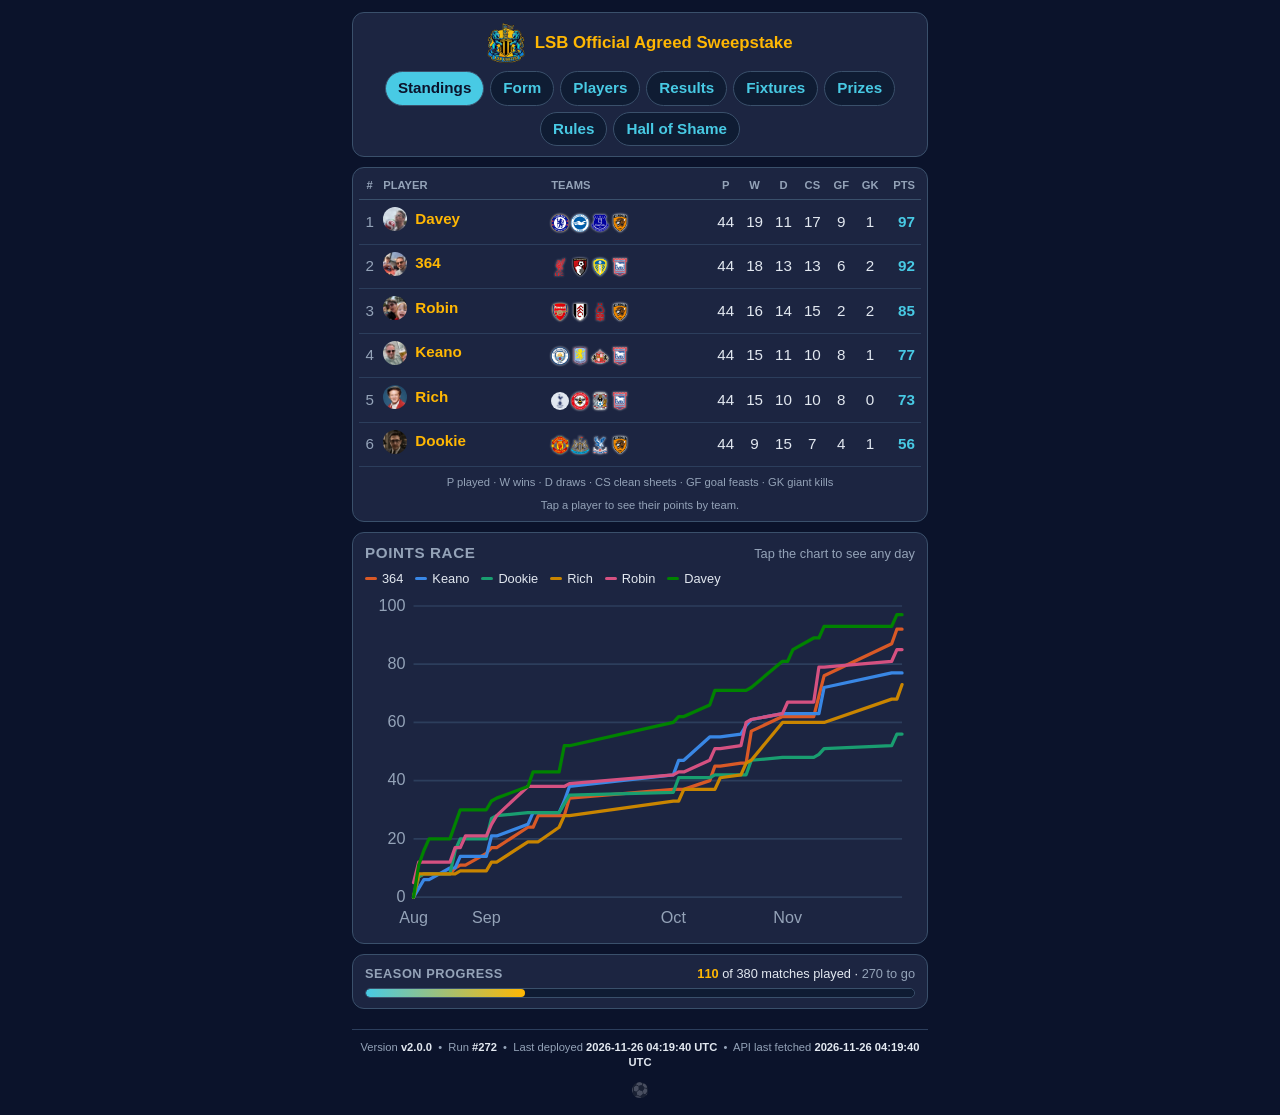
==== commit d2e587c6: "API Fetch Heartbeat: 2026-11-26 04:19:40 UTC [skip ci]" ====
--- a/index.html
+++ b/index.html
@@ -284,7 +284,7 @@
   </div>
   </main>
   <footer class="site-footer">
-    <div class="version-banner">Version <strong>v2.0.0</strong> &nbsp;•&nbsp; Run <strong>#271</strong> &nbsp;•&nbsp; Last deployed <strong>2026-11-25 08:59:12 UTC</strong> &nbsp;•&nbsp; API last fetched <strong>2026-11-25 08:59:12 UTC</strong></div>
+    <div class="version-banner">Version <strong>v2.0.0</strong> &nbsp;•&nbsp; Run <strong>#272</strong> &nbsp;•&nbsp; Last deployed <strong>2026-11-26 04:19:40 UTC</strong> &nbsp;•&nbsp; API last fetched <strong>2026-11-26 04:19:40 UTC</strong></div>
     <button type="button" class="egg-ball" aria-label="Play keepy-uppy">⚽</button>
   </footer>
   <div class="game-overlay" hidden>
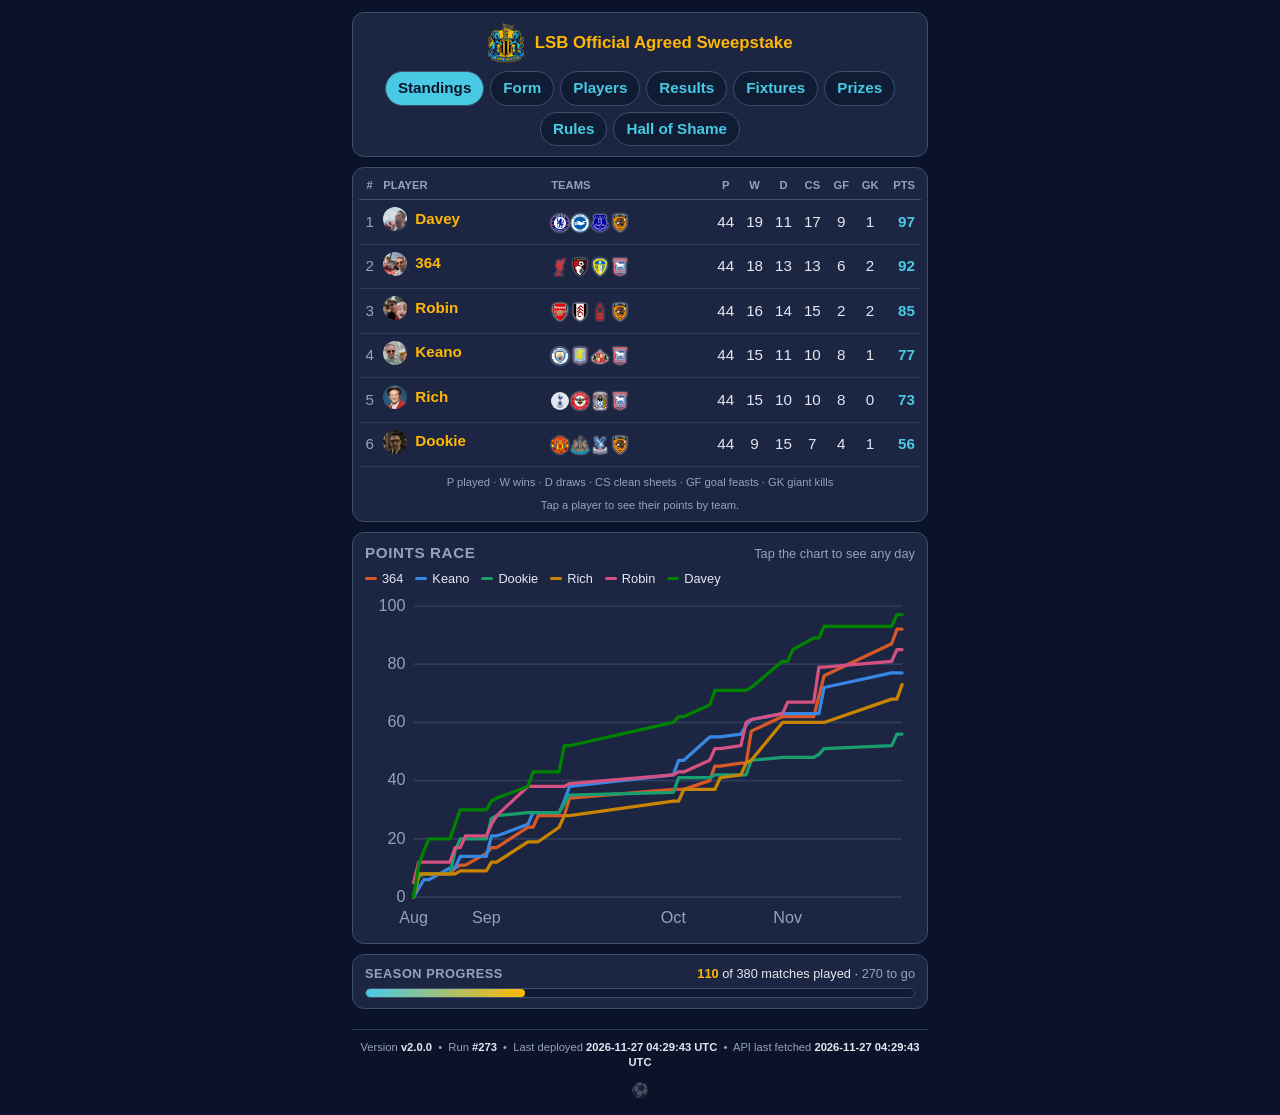
==== commit 0574e412: "API Fetch Heartbeat: 2026-11-27 04:29:43 UTC [skip ci]" ====
--- a/index.html
+++ b/index.html
@@ -284,7 +284,7 @@
   </div>
   </main>
   <footer class="site-footer">
-    <div class="version-banner">Version <strong>v2.0.0</strong> &nbsp;•&nbsp; Run <strong>#272</strong> &nbsp;•&nbsp; Last deployed <strong>2026-11-26 04:19:40 UTC</strong> &nbsp;•&nbsp; API last fetched <strong>2026-11-26 04:19:40 UTC</strong></div>
+    <div class="version-banner">Version <strong>v2.0.0</strong> &nbsp;•&nbsp; Run <strong>#273</strong> &nbsp;•&nbsp; Last deployed <strong>2026-11-27 04:29:43 UTC</strong> &nbsp;•&nbsp; API last fetched <strong>2026-11-27 04:29:43 UTC</strong></div>
     <button type="button" class="egg-ball" aria-label="Play keepy-uppy">⚽</button>
   </footer>
   <div class="game-overlay" hidden>
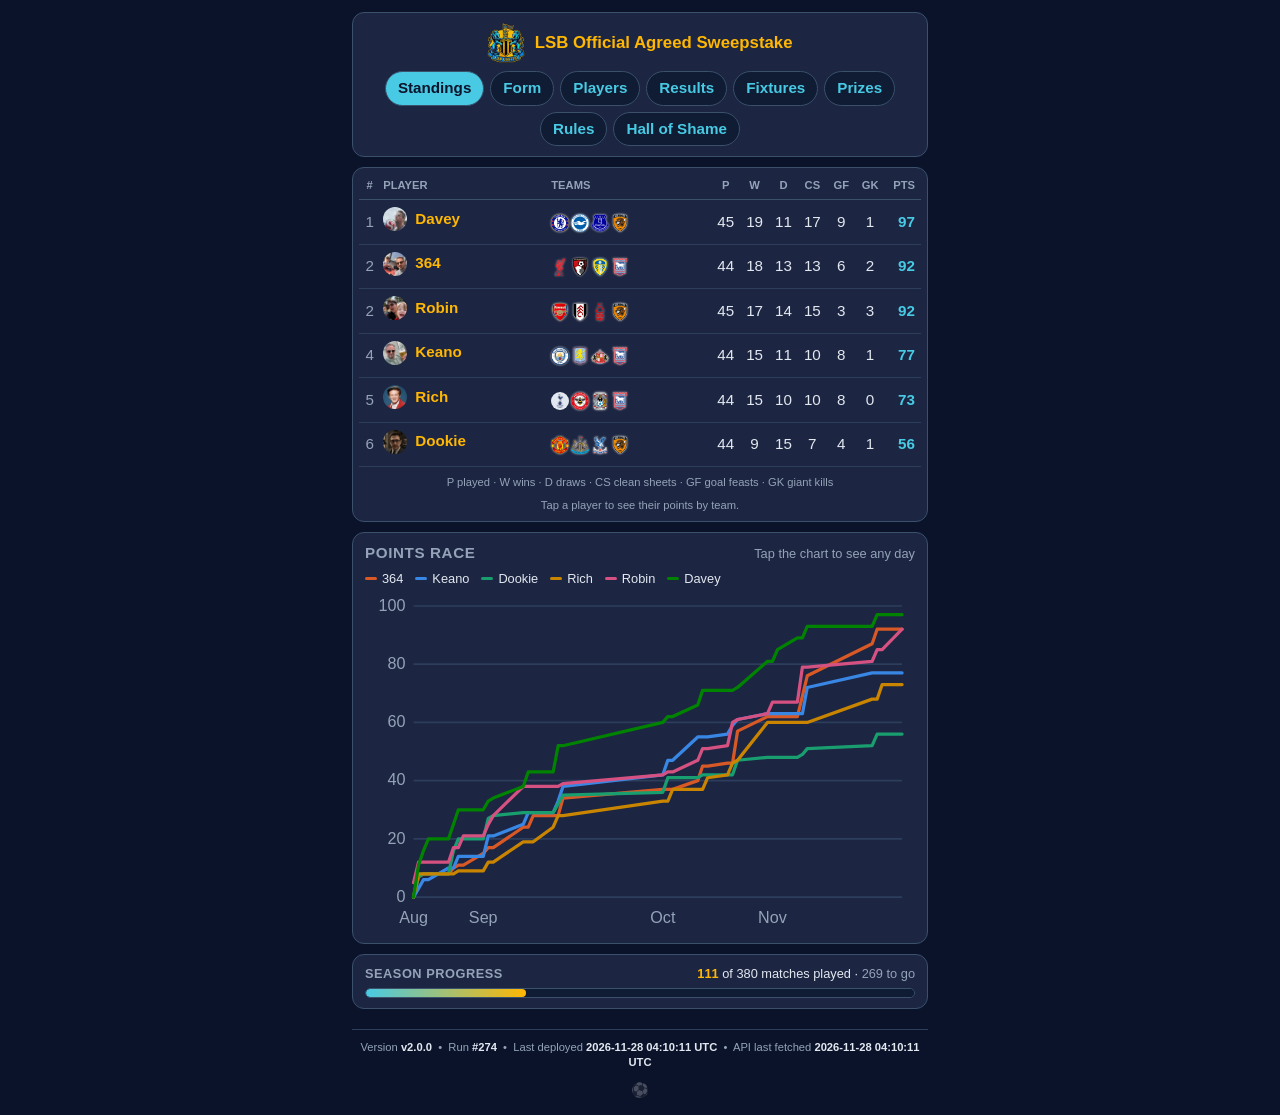
==== commit 975f4508: "API Fetch Heartbeat: 2026-11-28 04:10:11 UTC [skip ci]" ====
--- a/index.html
+++ b/index.html
@@ -81,7 +81,7 @@
         <td class="col-rank">1</td>
         <td class="col-player"><span class="player-name"><img class="avatar" src="images/player_avatars/Daveylad_avatar.jpg" alt="" loading="lazy">Davey</span></td>
         <td class="col-teams"><img class="crest" src="images/crests/england_chelsea.football-logos.cc.png" alt="Chelsea" title="Chelsea" loading="lazy"><img class="crest" src="images/crests/england_brighton.football-logos.cc.png" alt="Brighton &amp; Hove Albion" title="Brighton &amp; Hove Albion" loading="lazy"><img class="crest" src="images/crests/england_everton.football-logos.cc.png" alt="Everton" title="Everton" loading="lazy"><img class="crest" src="images/crests/england_hull-city.football-logos.cc.png" alt="Hull City" title="Hull City" loading="lazy"></td>
-        <td class="col-stat">44</td>
+        <td class="col-stat">45</td>
         <td class="col-stat">19</td>
         <td class="col-stat">11</td>
         <td class="col-stat">17</td>
@@ -92,7 +92,7 @@
       <tr class="breakdown" hidden>
         <td colspan="10"><div class="breakdown-list">
             <div class="breakdown-row"><img class="crest" src="images/crests/england_brighton.football-logos.cc.png" alt="Brighton &amp; Hove Albion" title="Brighton &amp; Hove Albion" loading="lazy"><span class="team-row-name">Brighton &amp; Hove Albion</span><span class="muted">P11 W7 D1 L3</span><span class="breakdown-pts">34</span></div>
-            <div class="breakdown-row"><img class="crest" src="images/crests/england_chelsea.football-logos.cc.png" alt="Chelsea" title="Chelsea" loading="lazy"><span class="team-row-name">Chelsea</span><span class="muted">P11 W5 D1 L5</span><span class="breakdown-pts">21</span></div>
+            <div class="breakdown-row"><img class="crest" src="images/crests/england_chelsea.football-logos.cc.png" alt="Chelsea" title="Chelsea" loading="lazy"><span class="team-row-name">Chelsea</span><span class="muted">P12 W5 D1 L6</span><span class="breakdown-pts">21</span></div>
             <div class="breakdown-row"><img class="crest" src="images/crests/england_everton.football-logos.cc.png" alt="Everton" title="Everton" loading="lazy"><span class="team-row-name">Everton</span><span class="muted">P11 W4 D4 L3</span><span class="breakdown-pts">21</span></div>
             <div class="breakdown-row"><img class="crest" src="images/crests/england_hull-city.football-logos.cc.png" alt="Hull City" title="Hull City" loading="lazy"><span class="team-row-name">Hull City</span><span class="muted">P11 W3 D5 L3</span><span class="breakdown-pts">21</span></div>
         </div></td>
@@ -118,23 +118,23 @@
         </div></td>
       </tr>
       <tr data-player="Player E">
-        <td class="col-rank">3</td>
+        <td class="col-rank">2</td>
         <td class="col-player"><span class="player-name"><img class="avatar" src="images/player_avatars/Robin_avatar.jpg" alt="" loading="lazy">Robin</span></td>
         <td class="col-teams"><img class="crest" src="images/crests/england_arsenal.football-logos.cc.png" alt="Arsenal" title="Arsenal" loading="lazy"><img class="crest" src="images/crests/england_fulham.football-logos.cc.png" alt="Fulham" title="Fulham" loading="lazy"><img class="crest" src="images/crests/england_nottingham-forest.football-logos.cc.png" alt="Nottingham Forest" title="Nottingham Forest" loading="lazy"><img class="crest" src="images/crests/england_hull-city.football-logos.cc.png" alt="Hull City" title="Hull City" loading="lazy"></td>
-        <td class="col-stat">44</td>
-        <td class="col-stat">16</td>
+        <td class="col-stat">45</td>
+        <td class="col-stat">17</td>
         <td class="col-stat">14</td>
         <td class="col-stat">15</td>
-        <td class="col-stat">2</td>
-        <td class="col-stat">2</td>
-        <td class="col-pts">85</td>
+        <td class="col-stat">3</td>
+        <td class="col-stat">3</td>
+        <td class="col-pts">92</td>
       </tr>
       <tr class="breakdown" hidden>
         <td colspan="10"><div class="breakdown-list">
             <div class="breakdown-row"><img class="crest" src="images/crests/england_arsenal.football-logos.cc.png" alt="Arsenal" title="Arsenal" loading="lazy"><span class="team-row-name">Arsenal</span><span class="muted">P11 W9 D1 L1</span><span class="breakdown-pts">36</span></div>
+            <div class="breakdown-row"><img class="crest" src="images/crests/england_nottingham-forest.football-logos.cc.png" alt="Nottingham Forest" title="Nottingham Forest" loading="lazy"><span class="team-row-name">Nottingham Forest</span><span class="muted">P12 W3 D3 L6</span><span class="breakdown-pts">21</span></div>
             <div class="breakdown-row"><img class="crest" src="images/crests/england_hull-city.football-logos.cc.png" alt="Hull City" title="Hull City" loading="lazy"><span class="team-row-name">Hull City</span><span class="muted">P11 W3 D5 L3</span><span class="breakdown-pts">21</span></div>
             <div class="breakdown-row"><img class="crest" src="images/crests/england_fulham.football-logos.cc.png" alt="Fulham" title="Fulham" loading="lazy"><span class="team-row-name">Fulham</span><span class="muted">P11 W2 D5 L4</span><span class="breakdown-pts">14</span></div>
-            <div class="breakdown-row"><img class="crest" src="images/crests/england_nottingham-forest.football-logos.cc.png" alt="Nottingham Forest" title="Nottingham Forest" loading="lazy"><span class="team-row-name">Nottingham Forest</span><span class="muted">P11 W2 D3 L6</span><span class="breakdown-pts">14</span></div>
         </div></td>
       </tr>
       <tr data-player="Player B">
@@ -232,13 +232,13 @@
     <div class="race-legend"><span class="race-key"><span class="race-swatch series-2"></span>364</span><span class="race-key"><span class="race-swatch series-1"></span>Keano</span><span class="race-key"><span class="race-swatch series-3"></span>Dookie</span><span class="race-key"><span class="race-swatch series-4"></span>Rich</span><span class="race-key"><span class="race-swatch series-5"></span>Robin</span><span class="race-key"><span class="race-swatch series-6"></span>Davey</span></div>
     <div class="race-wrap">
       <svg class="race-chart" viewBox="0 0 340 210" role="img" aria-label="Cumulative points for each player over the season">
-        <line class="race-grid" x1="30" x2="332" y1="188.0" y2="188.0"/><text class="race-axis" x="25" y="191.0" text-anchor="end">0</text><line class="race-grid" x1="30" x2="332" y1="152.0" y2="152.0"/><text class="race-axis" x="25" y="155.0" text-anchor="end">20</text><line class="race-grid" x1="30" x2="332" y1="116.0" y2="116.0"/><text class="race-axis" x="25" y="119.0" text-anchor="end">40</text><line class="race-grid" x1="30" x2="332" y1="80.0" y2="80.0"/><text class="race-axis" x="25" y="83.0" text-anchor="end">60</text><line class="race-grid" x1="30" x2="332" y1="44.0" y2="44.0"/><text class="race-axis" x="25" y="47.0" text-anchor="end">80</text><line class="race-grid" x1="30" x2="332" y1="8.0" y2="8.0"/><text class="race-axis" x="25" y="11.0" text-anchor="end">100</text><text class="race-axis" x="30.0" y="204" text-anchor="middle">Aug</text><text class="race-axis" x="75.0" y="204" text-anchor="middle">Sep</text><text class="race-axis" x="190.6" y="204" text-anchor="middle">Oct</text><text class="race-axis" x="261.3" y="204" text-anchor="middle">Nov</text><polyline class="race-line series-2" points="30.0,188.0 33.2,175.4 36.4,173.6 39.6,173.6 52.5,173.6 55.7,170.0 58.9,168.2 62.1,168.2 75.0,161.0 78.2,157.4 81.4,157.4 100.7,144.8 103.9,144.8 107.1,137.6 120.0,137.6 123.2,137.6 126.4,126.8 190.6,121.4 193.9,121.4 197.1,121.4 213.1,116.0 216.3,107.0 219.6,107.0 232.4,105.2 235.6,105.2 238.8,85.4 258.1,76.4 261.3,76.4 264.5,76.4 277.4,76.4 280.6,63.8 283.8,51.2 325.6,31.4 328.8,22.4 332.0,22.4"/><polyline class="race-line series-1" points="30.0,188.0 33.2,182.6 36.4,177.2 39.6,177.2 52.5,170.0 55.7,170.0 58.9,162.8 62.1,162.8 75.0,162.8 78.2,150.2 81.4,150.2 100.7,143.0 103.9,135.8 107.1,135.8 120.0,135.8 123.2,128.6 126.4,119.6 190.6,112.4 193.9,103.4 197.1,103.4 213.1,89.0 216.3,89.0 219.6,89.0 232.4,87.2 235.6,81.8 238.8,78.2 258.1,74.6 261.3,74.6 264.5,74.6 277.4,74.6 280.6,74.6 283.8,58.4 325.6,49.4 328.8,49.4 332.0,49.4"/><polyline class="race-line series-3" points="30.0,188.0 33.2,175.4 36.4,173.6 39.6,173.6 52.5,173.6 55.7,159.2 58.9,152.0 62.1,152.0 75.0,152.0 78.2,139.4 81.4,137.6 100.7,135.8 103.9,135.8 107.1,135.8 120.0,135.8 123.2,130.4 126.4,125.0 190.6,123.2 193.9,114.2 197.1,114.2 213.1,114.2 216.3,112.4 219.6,112.4 232.4,112.4 235.6,112.4 238.8,103.4 258.1,101.6 261.3,101.6 264.5,101.6 277.4,101.6 280.6,99.8 283.8,96.2 325.6,94.4 328.8,87.2 332.0,87.2"/><polyline class="race-line series-4" points="30.0,188.0 33.2,173.6 36.4,173.6 39.6,173.6 52.5,173.6 55.7,173.6 58.9,171.8 62.1,171.8 75.0,171.8 78.2,166.4 81.4,166.4 100.7,153.8 103.9,153.8 107.1,153.8 120.0,144.8 123.2,137.6 126.4,137.6 190.6,128.6 193.9,128.6 197.1,121.4 213.1,121.4 216.3,121.4 219.6,114.2 232.4,112.4 235.6,105.2 238.8,103.4 258.1,80.0 261.3,80.0 264.5,80.0 277.4,80.0 280.6,80.0 283.8,80.0 325.6,65.6 328.8,65.6 332.0,56.6"/><polyline class="race-line series-5" points="30.0,179.0 33.2,166.4 36.4,166.4 39.6,166.4 52.5,166.4 55.7,157.4 58.9,157.4 62.1,150.2 75.0,150.2 78.2,143.0 81.4,137.6 100.7,119.6 103.9,119.6 107.1,119.6 120.0,119.6 123.2,119.6 126.4,117.8 190.6,112.4 193.9,110.6 197.1,110.6 213.1,103.4 216.3,96.2 219.6,96.2 232.4,94.4 235.6,80.0 238.8,78.2 258.1,74.6 261.3,67.4 264.5,67.4 277.4,67.4 280.6,45.8 283.8,45.8 325.6,42.2 328.8,35.0 332.0,35.0"/><polyline class="race-line series-6" points="30.0,188.0 33.2,168.2 36.4,159.2 39.6,152.0 52.5,152.0 55.7,143.0 58.9,134.0 62.1,134.0 75.0,134.0 78.2,128.6 81.4,126.8 100.7,119.6 103.9,110.6 107.1,110.6 120.0,110.6 123.2,94.4 126.4,94.4 190.6,80.0 193.9,76.4 197.1,76.4 213.1,69.2 216.3,60.2 219.6,60.2 232.4,60.2 235.6,60.2 238.8,58.4 258.1,42.2 261.3,42.2 264.5,35.0 277.4,27.8 280.6,27.8 283.8,20.6 325.6,20.6 328.8,13.4 332.0,13.4"/>
+        <line class="race-grid" x1="30" x2="332" y1="188.0" y2="188.0"/><text class="race-axis" x="25" y="191.0" text-anchor="end">0</text><line class="race-grid" x1="30" x2="332" y1="152.0" y2="152.0"/><text class="race-axis" x="25" y="155.0" text-anchor="end">20</text><line class="race-grid" x1="30" x2="332" y1="116.0" y2="116.0"/><text class="race-axis" x="25" y="119.0" text-anchor="end">40</text><line class="race-grid" x1="30" x2="332" y1="80.0" y2="80.0"/><text class="race-axis" x="25" y="83.0" text-anchor="end">60</text><line class="race-grid" x1="30" x2="332" y1="44.0" y2="44.0"/><text class="race-axis" x="25" y="47.0" text-anchor="end">80</text><line class="race-grid" x1="30" x2="332" y1="8.0" y2="8.0"/><text class="race-axis" x="25" y="11.0" text-anchor="end">100</text><text class="race-axis" x="30.0" y="204" text-anchor="middle">Aug</text><text class="race-axis" x="73.1" y="204" text-anchor="middle">Sep</text><text class="race-axis" x="184.1" y="204" text-anchor="middle">Oct</text><text class="race-axis" x="251.9" y="204" text-anchor="middle">Nov</text><polyline class="race-line series-2" points="30.0,188.0 33.1,175.4 36.2,173.6 39.2,173.6 51.6,173.6 54.7,170.0 57.7,168.2 60.8,168.2 73.1,161.0 76.2,157.4 79.3,157.4 97.8,144.8 100.9,144.8 104.0,137.6 116.3,137.6 119.4,137.6 122.4,126.8 184.1,121.4 187.2,121.4 190.2,121.4 205.7,116.0 208.7,107.0 211.8,107.0 224.1,105.2 227.2,105.2 230.3,85.4 248.8,76.4 251.9,76.4 255.0,76.4 267.3,76.4 270.4,63.8 273.4,51.2 313.5,31.4 316.6,22.4 319.7,22.4 332.0,22.4"/><polyline class="race-line series-1" points="30.0,188.0 33.1,182.6 36.2,177.2 39.2,177.2 51.6,170.0 54.7,170.0 57.7,162.8 60.8,162.8 73.1,162.8 76.2,150.2 79.3,150.2 97.8,143.0 100.9,135.8 104.0,135.8 116.3,135.8 119.4,128.6 122.4,119.6 184.1,112.4 187.2,103.4 190.2,103.4 205.7,89.0 208.7,89.0 211.8,89.0 224.1,87.2 227.2,81.8 230.3,78.2 248.8,74.6 251.9,74.6 255.0,74.6 267.3,74.6 270.4,74.6 273.4,58.4 313.5,49.4 316.6,49.4 319.7,49.4 332.0,49.4"/><polyline class="race-line series-3" points="30.0,188.0 33.1,175.4 36.2,173.6 39.2,173.6 51.6,173.6 54.7,159.2 57.7,152.0 60.8,152.0 73.1,152.0 76.2,139.4 79.3,137.6 97.8,135.8 100.9,135.8 104.0,135.8 116.3,135.8 119.4,130.4 122.4,125.0 184.1,123.2 187.2,114.2 190.2,114.2 205.7,114.2 208.7,112.4 211.8,112.4 224.1,112.4 227.2,112.4 230.3,103.4 248.8,101.6 251.9,101.6 255.0,101.6 267.3,101.6 270.4,99.8 273.4,96.2 313.5,94.4 316.6,87.2 319.7,87.2 332.0,87.2"/><polyline class="race-line series-4" points="30.0,188.0 33.1,173.6 36.2,173.6 39.2,173.6 51.6,173.6 54.7,173.6 57.7,171.8 60.8,171.8 73.1,171.8 76.2,166.4 79.3,166.4 97.8,153.8 100.9,153.8 104.0,153.8 116.3,144.8 119.4,137.6 122.4,137.6 184.1,128.6 187.2,128.6 190.2,121.4 205.7,121.4 208.7,121.4 211.8,114.2 224.1,112.4 227.2,105.2 230.3,103.4 248.8,80.0 251.9,80.0 255.0,80.0 267.3,80.0 270.4,80.0 273.4,80.0 313.5,65.6 316.6,65.6 319.7,56.6 332.0,56.6"/><polyline class="race-line series-5" points="30.0,179.0 33.1,166.4 36.2,166.4 39.2,166.4 51.6,166.4 54.7,157.4 57.7,157.4 60.8,150.2 73.1,150.2 76.2,143.0 79.3,137.6 97.8,119.6 100.9,119.6 104.0,119.6 116.3,119.6 119.4,119.6 122.4,117.8 184.1,112.4 187.2,110.6 190.2,110.6 205.7,103.4 208.7,96.2 211.8,96.2 224.1,94.4 227.2,80.0 230.3,78.2 248.8,74.6 251.9,67.4 255.0,67.4 267.3,67.4 270.4,45.8 273.4,45.8 313.5,42.2 316.6,35.0 319.7,35.0 332.0,22.4"/><polyline class="race-line series-6" points="30.0,188.0 33.1,168.2 36.2,159.2 39.2,152.0 51.6,152.0 54.7,143.0 57.7,134.0 60.8,134.0 73.1,134.0 76.2,128.6 79.3,126.8 97.8,119.6 100.9,110.6 104.0,110.6 116.3,110.6 119.4,94.4 122.4,94.4 184.1,80.0 187.2,76.4 190.2,76.4 205.7,69.2 208.7,60.2 211.8,60.2 224.1,60.2 227.2,60.2 230.3,58.4 248.8,42.2 251.9,42.2 255.0,35.0 267.3,27.8 270.4,27.8 273.4,20.6 313.5,20.6 316.6,13.4 319.7,13.4 332.0,13.4"/>
         <line class="race-cursor" x1="0" x2="0" y1="8" y2="188"/>
         <rect class="race-hit" x="30" y="8" width="302" height="180"/>
       </svg>
       <div class="race-tip" hidden></div>
     </div>
-    <script type="application/json" class="race-data">{"x": [30.0, 33.2, 36.4, 39.6, 52.5, 55.7, 58.9, 62.1, 75.0, 78.2, 81.4, 100.7, 103.9, 107.1, 120.0, 123.2, 126.4, 190.6, 193.9, 197.1, 213.1, 216.3, 219.6, 232.4, 235.6, 238.8, 258.1, 261.3, 264.5, 277.4, 280.6, 283.8, 325.6, 328.8, 332.0], "labels": ["Fri 21 Aug", "Sat 22 Aug", "Sun 23 Aug", "Mon 24 Aug", "Fri 28 Aug", "Sat 29 Aug", "Sun 30 Aug", "Mon 31 Aug", "Fri 4 Sep", "Sat 5 Sep", "Sun 6 Sep", "Sat 12 Sep", "Sun 13 Sep", "Mon 14 Sep", "Fri 18 Sep", "Sat 19 Sep", "Sun 20 Sep", "Sat 10 Oct", "Sun 11 Oct", "Mon 12 Oct", "Sat 17 Oct", "Sun 18 Oct", "Mon 19 Oct", "Fri 23 Oct", "Sat 24 Oct", "Sun 25 Oct", "Sat 31 Oct", "Sun 1 Nov", "Mon 2 Nov", "Fri 6 Nov", "Sat 7 Nov", "Sun 8 Nov", "Sat 21 Nov", "Sun 22 Nov", "Mon 23 Nov"], "players": [{"name": "364", "cls": "series-2", "points": [0, 7, 8, 8, 8, 10, 11, 11, 15, 17, 17, 24, 24, 28, 28, 28, 34, 37, 37, 37, 40, 45, 45, 46, 46, 57, 62, 62, 62, 62, 69, 76, 87, 92, 92]}, {"name": "Keano", "cls": "series-1", "points": [0, 3, 6, 6, 10, 10, 14, 14, 14, 21, 21, 25, 29, 29, 29, 33, 38, 42, 47, 47, 55, 55, 55, 56, 59, 61, 63, 63, 63, 63, 63, 72, 77, 77, 77]}, {"name": "Dookie", "cls": "series-3", "points": [0, 7, 8, 8, 8, 16, 20, 20, 20, 27, 28, 29, 29, 29, 29, 32, 35, 36, 41, 41, 41, 42, 42, 42, 42, 47, 48, 48, 48, 48, 49, 51, 52, 56, 56]}, {"name": "Rich", "cls": "series-4", "points": [0, 8, 8, 8, 8, 8, 9, 9, 9, 12, 12, 19, 19, 19, 24, 28, 28, 33, 33, 37, 37, 37, 41, 42, 46, 47, 60, 60, 60, 60, 60, 60, 68, 68, 73]}, {"name": "Robin", "cls": "series-5", "points": [5, 12, 12, 12, 12, 17, 17, 21, 21, 25, 28, 38, 38, 38, 38, 38, 39, 42, 43, 43, 47, 51, 51, 52, 60, 61, 63, 67, 67, 67, 79, 79, 81, 85, 85]}, {"name": "Davey", "cls": "series-6", "points": [0, 11, 16, 20, 20, 25, 30, 30, 30, 33, 34, 38, 43, 43, 43, 52, 52, 60, 62, 62, 66, 71, 71, 71, 71, 72, 81, 81, 85, 89, 89, 93, 93, 97, 97]}]}</script>
+    <script type="application/json" class="race-data">{"x": [30.0, 33.1, 36.2, 39.2, 51.6, 54.7, 57.7, 60.8, 73.1, 76.2, 79.3, 97.8, 100.9, 104.0, 116.3, 119.4, 122.4, 184.1, 187.2, 190.2, 205.7, 208.7, 211.8, 224.1, 227.2, 230.3, 248.8, 251.9, 255.0, 267.3, 270.4, 273.4, 313.5, 316.6, 319.7, 332.0], "labels": ["Fri 21 Aug", "Sat 22 Aug", "Sun 23 Aug", "Mon 24 Aug", "Fri 28 Aug", "Sat 29 Aug", "Sun 30 Aug", "Mon 31 Aug", "Fri 4 Sep", "Sat 5 Sep", "Sun 6 Sep", "Sat 12 Sep", "Sun 13 Sep", "Mon 14 Sep", "Fri 18 Sep", "Sat 19 Sep", "Sun 20 Sep", "Sat 10 Oct", "Sun 11 Oct", "Mon 12 Oct", "Sat 17 Oct", "Sun 18 Oct", "Mon 19 Oct", "Fri 23 Oct", "Sat 24 Oct", "Sun 25 Oct", "Sat 31 Oct", "Sun 1 Nov", "Mon 2 Nov", "Fri 6 Nov", "Sat 7 Nov", "Sun 8 Nov", "Sat 21 Nov", "Sun 22 Nov", "Mon 23 Nov", "Fri 27 Nov"], "players": [{"name": "364", "cls": "series-2", "points": [0, 7, 8, 8, 8, 10, 11, 11, 15, 17, 17, 24, 24, 28, 28, 28, 34, 37, 37, 37, 40, 45, 45, 46, 46, 57, 62, 62, 62, 62, 69, 76, 87, 92, 92, 92]}, {"name": "Keano", "cls": "series-1", "points": [0, 3, 6, 6, 10, 10, 14, 14, 14, 21, 21, 25, 29, 29, 29, 33, 38, 42, 47, 47, 55, 55, 55, 56, 59, 61, 63, 63, 63, 63, 63, 72, 77, 77, 77, 77]}, {"name": "Dookie", "cls": "series-3", "points": [0, 7, 8, 8, 8, 16, 20, 20, 20, 27, 28, 29, 29, 29, 29, 32, 35, 36, 41, 41, 41, 42, 42, 42, 42, 47, 48, 48, 48, 48, 49, 51, 52, 56, 56, 56]}, {"name": "Rich", "cls": "series-4", "points": [0, 8, 8, 8, 8, 8, 9, 9, 9, 12, 12, 19, 19, 19, 24, 28, 28, 33, 33, 37, 37, 37, 41, 42, 46, 47, 60, 60, 60, 60, 60, 60, 68, 68, 73, 73]}, {"name": "Robin", "cls": "series-5", "points": [5, 12, 12, 12, 12, 17, 17, 21, 21, 25, 28, 38, 38, 38, 38, 38, 39, 42, 43, 43, 47, 51, 51, 52, 60, 61, 63, 67, 67, 67, 79, 79, 81, 85, 85, 92]}, {"name": "Davey", "cls": "series-6", "points": [0, 11, 16, 20, 20, 25, 30, 30, 30, 33, 34, 38, 43, 43, 43, 52, 52, 60, 62, 62, 66, 71, 71, 71, 71, 72, 81, 81, 85, 89, 89, 93, 93, 97, 97, 97]}]}</script>
   </div>
   <script>
     // Finds the chart by class (not document.currentScript), so it also works in
@@ -278,13 +278,13 @@
   <div class="card progress-card">
     <div class="progress-head">
       <span class="progress-label">Season progress</span>
-      <span><strong>110</strong> of 380 matches played · <span class="muted">270 to go</span></span>
+      <span><strong>111</strong> of 380 matches played · <span class="muted">269 to go</span></span>
     </div>
-    <progress class="progress-bar" value="110" max="380">29%</progress>
+    <progress class="progress-bar" value="111" max="380">29%</progress>
   </div>
   </main>
   <footer class="site-footer">
-    <div class="version-banner">Version <strong>v2.0.0</strong> &nbsp;•&nbsp; Run <strong>#273</strong> &nbsp;•&nbsp; Last deployed <strong>2026-11-27 04:29:43 UTC</strong> &nbsp;•&nbsp; API last fetched <strong>2026-11-27 04:29:43 UTC</strong></div>
+    <div class="version-banner">Version <strong>v2.0.0</strong> &nbsp;•&nbsp; Run <strong>#274</strong> &nbsp;•&nbsp; Last deployed <strong>2026-11-28 04:10:11 UTC</strong> &nbsp;•&nbsp; API last fetched <strong>2026-11-28 04:10:11 UTC</strong></div>
     <button type="button" class="egg-ball" aria-label="Play keepy-uppy">⚽</button>
   </footer>
   <div class="game-overlay" hidden>
